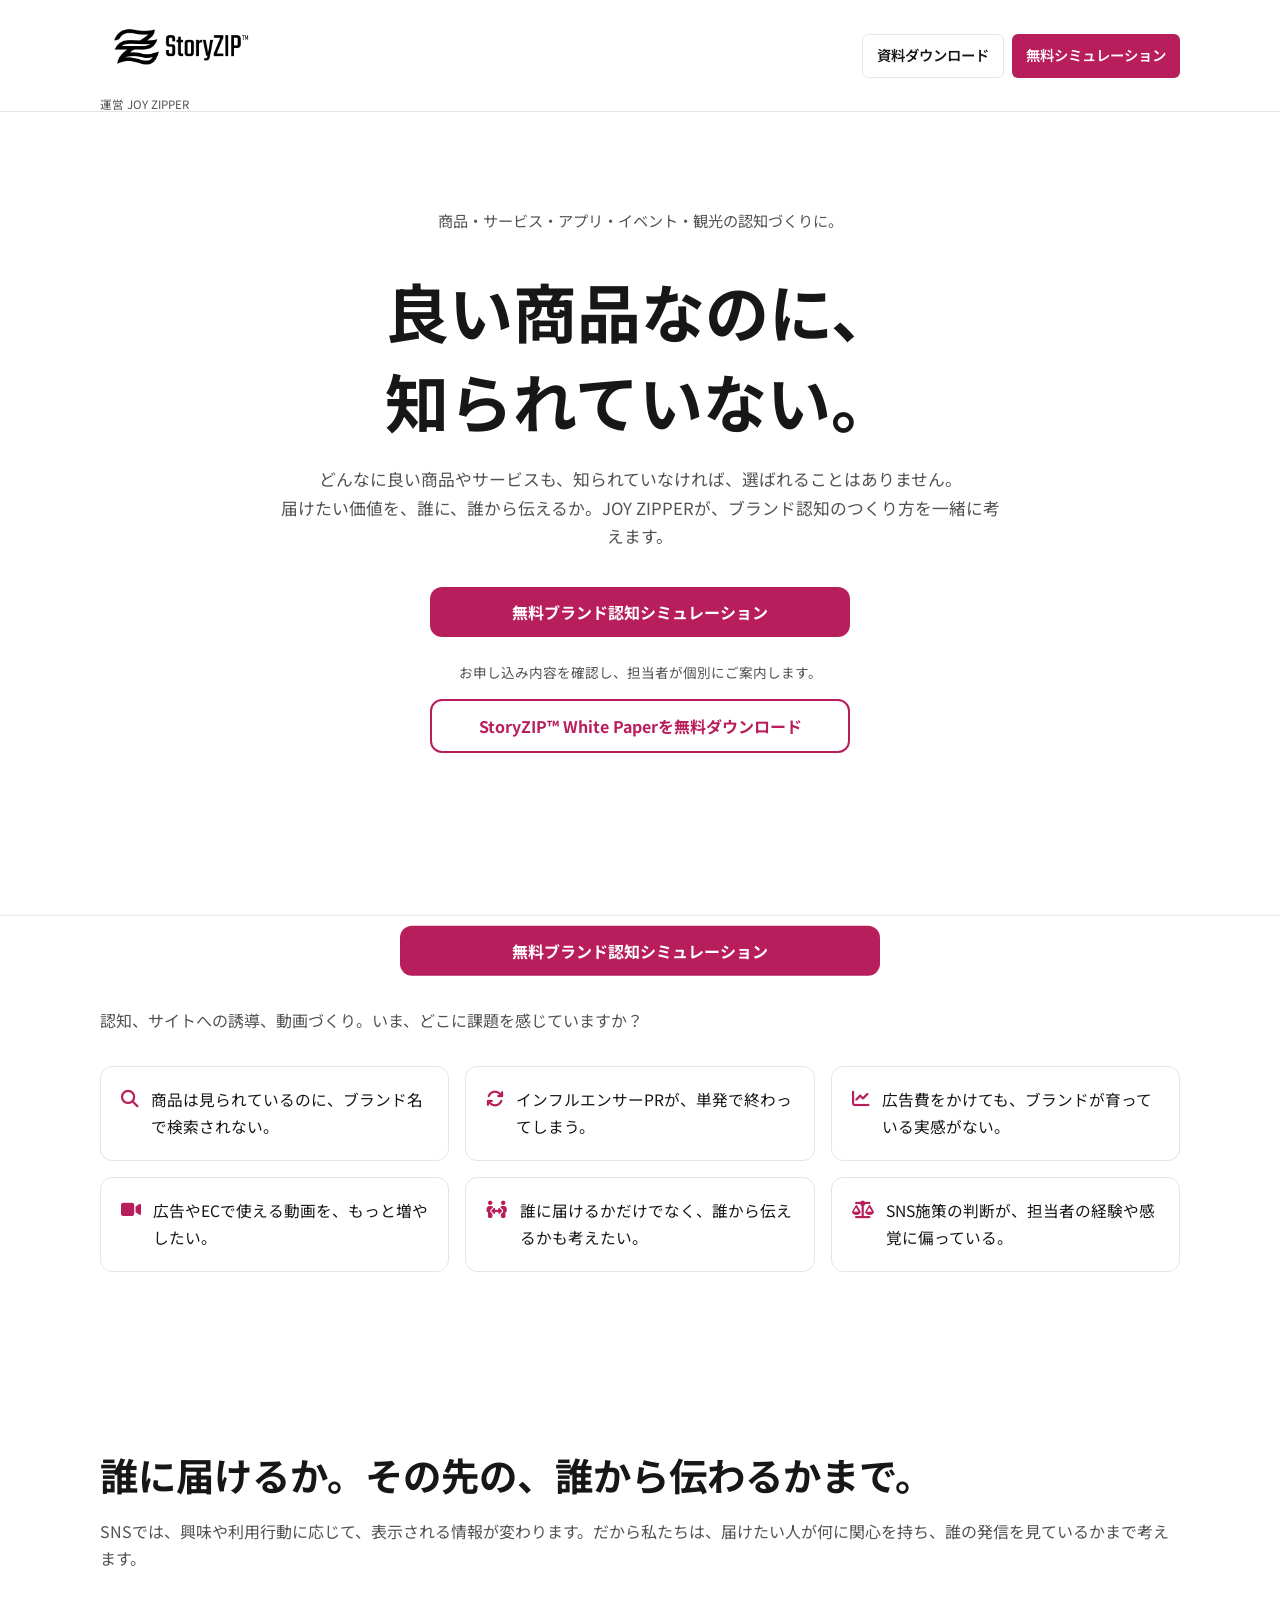
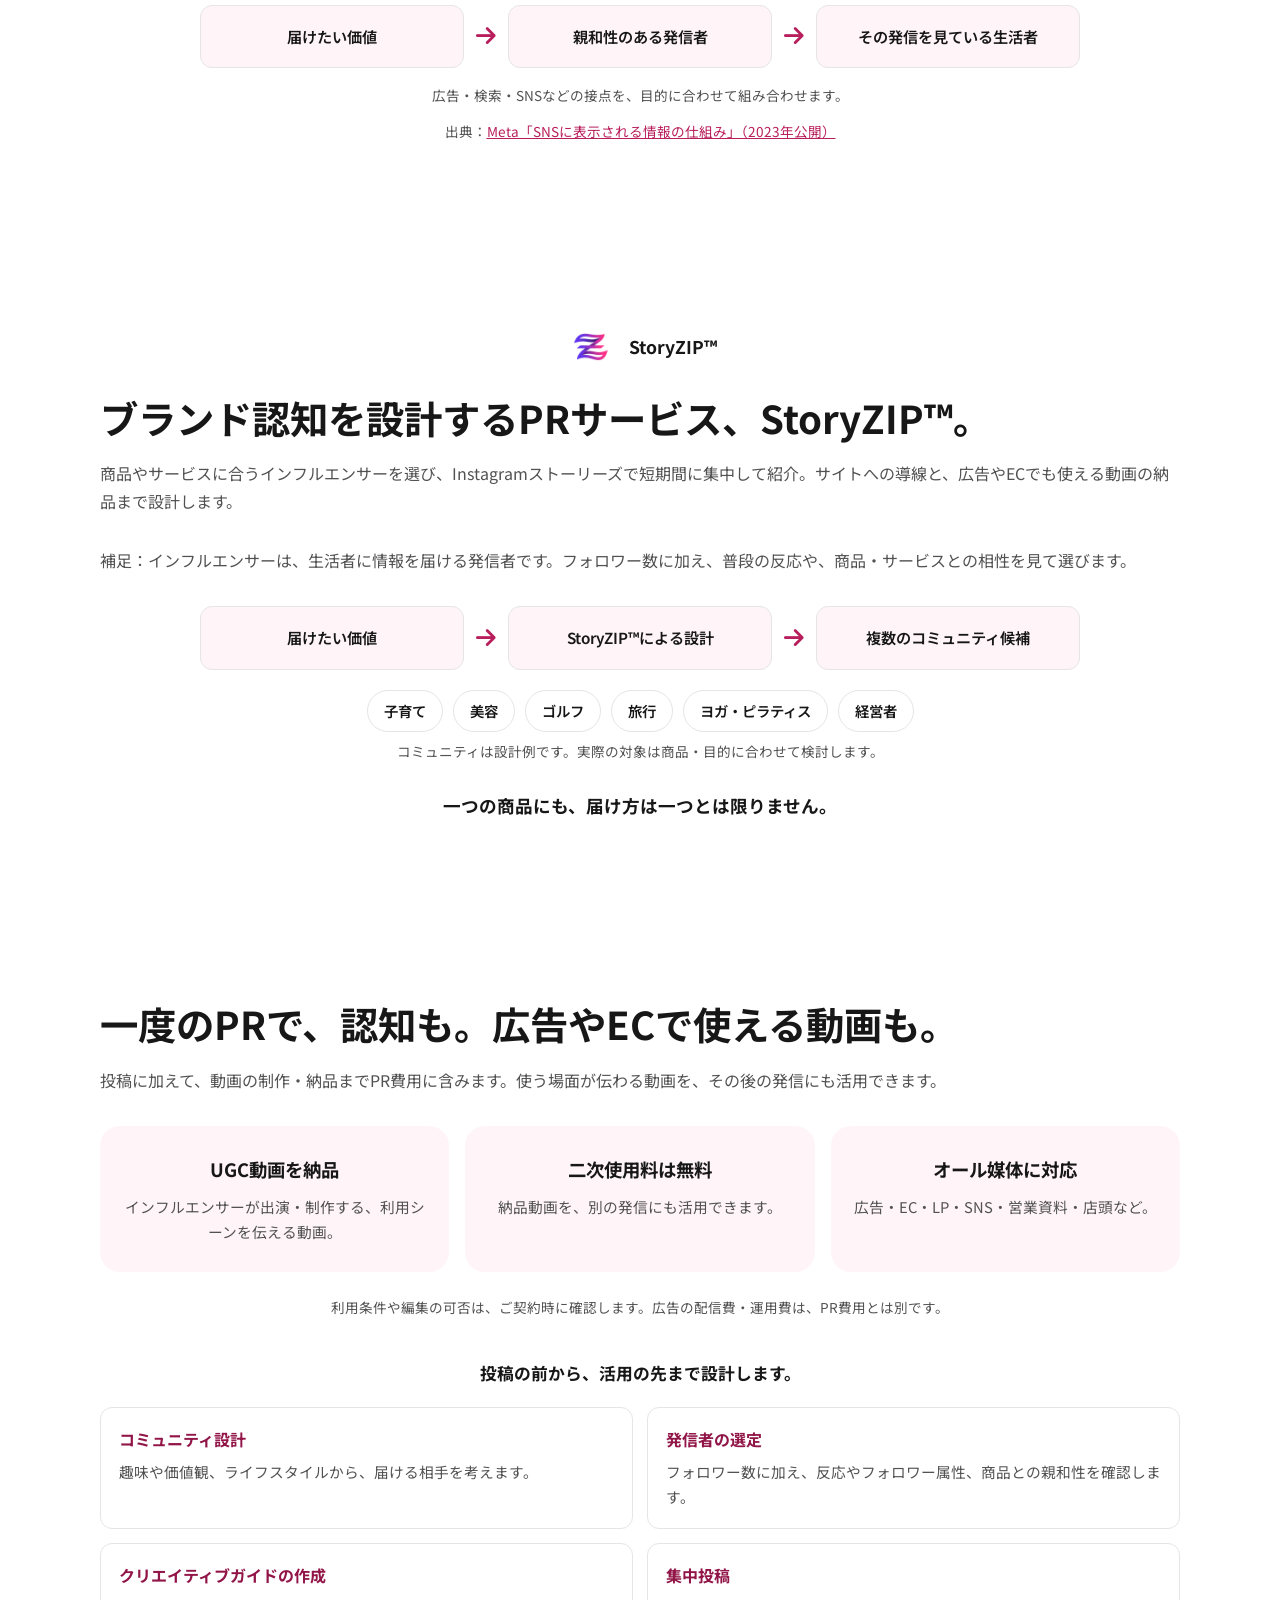
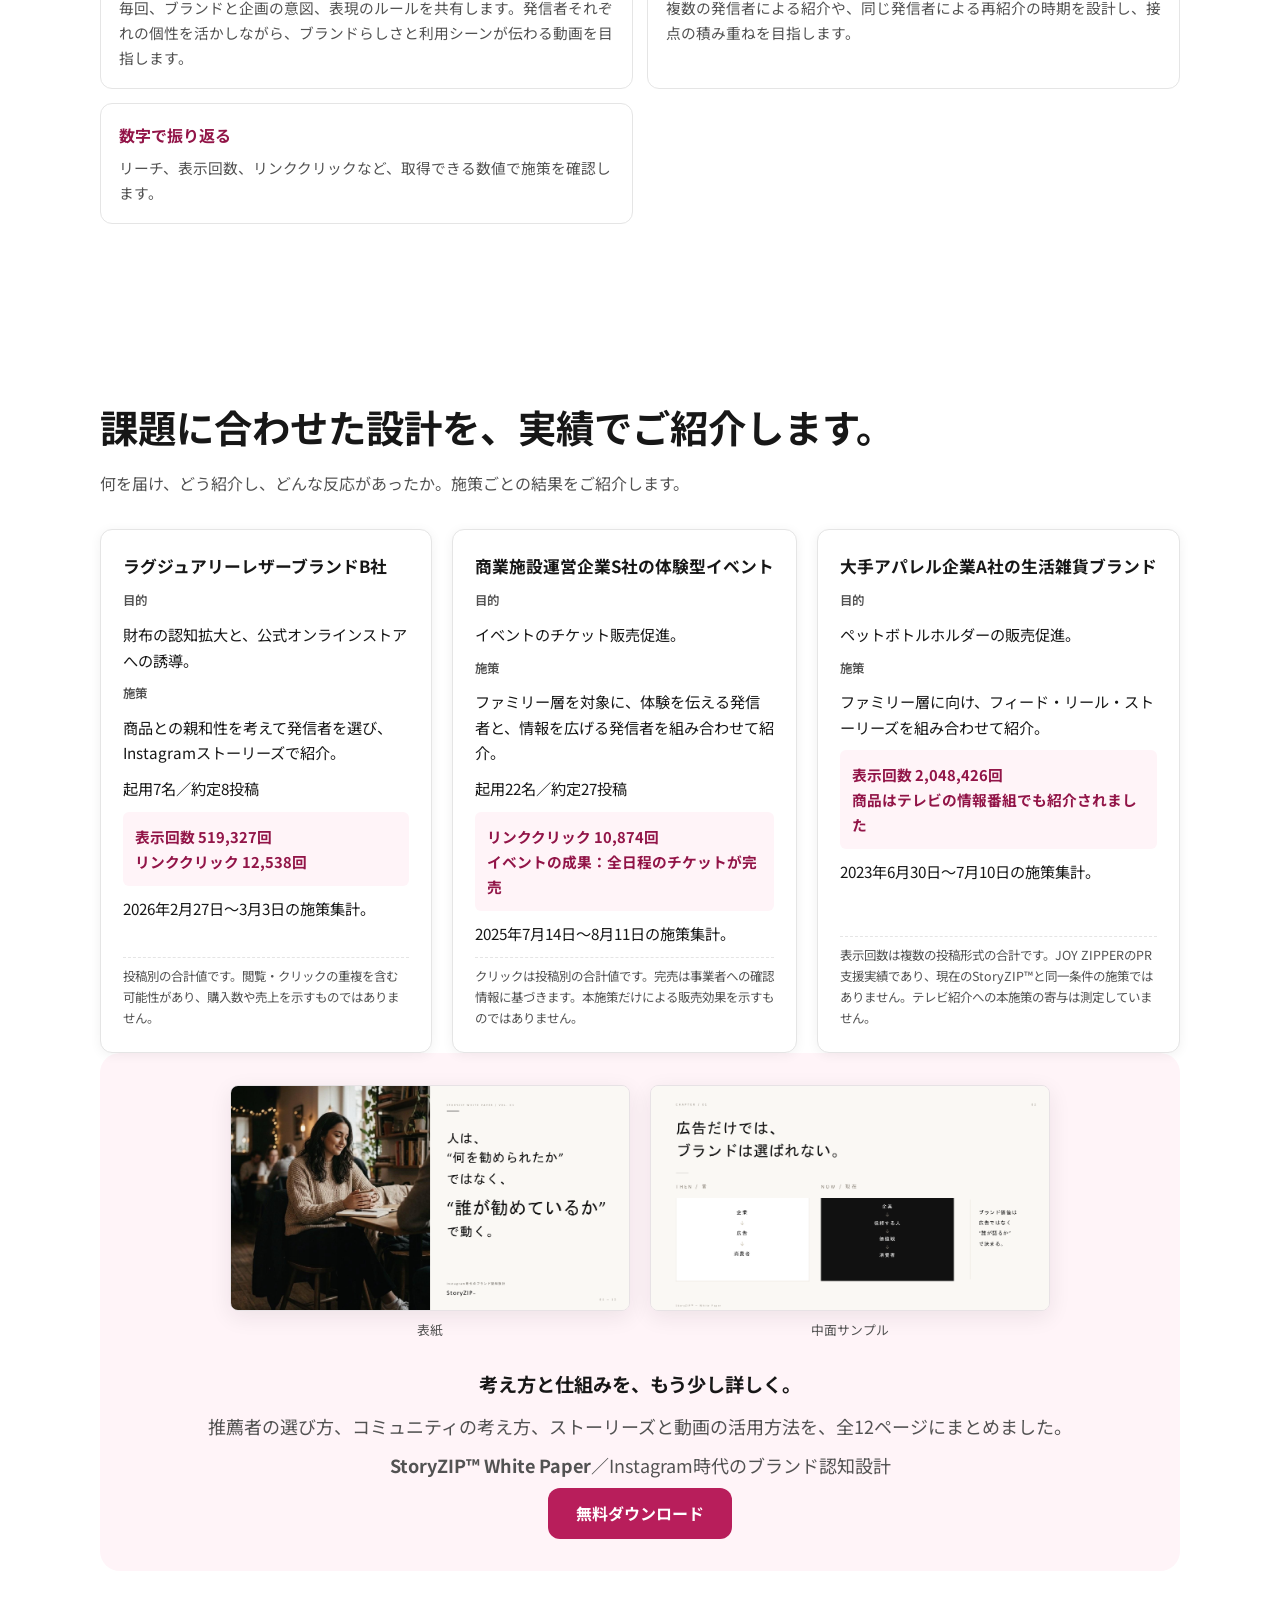
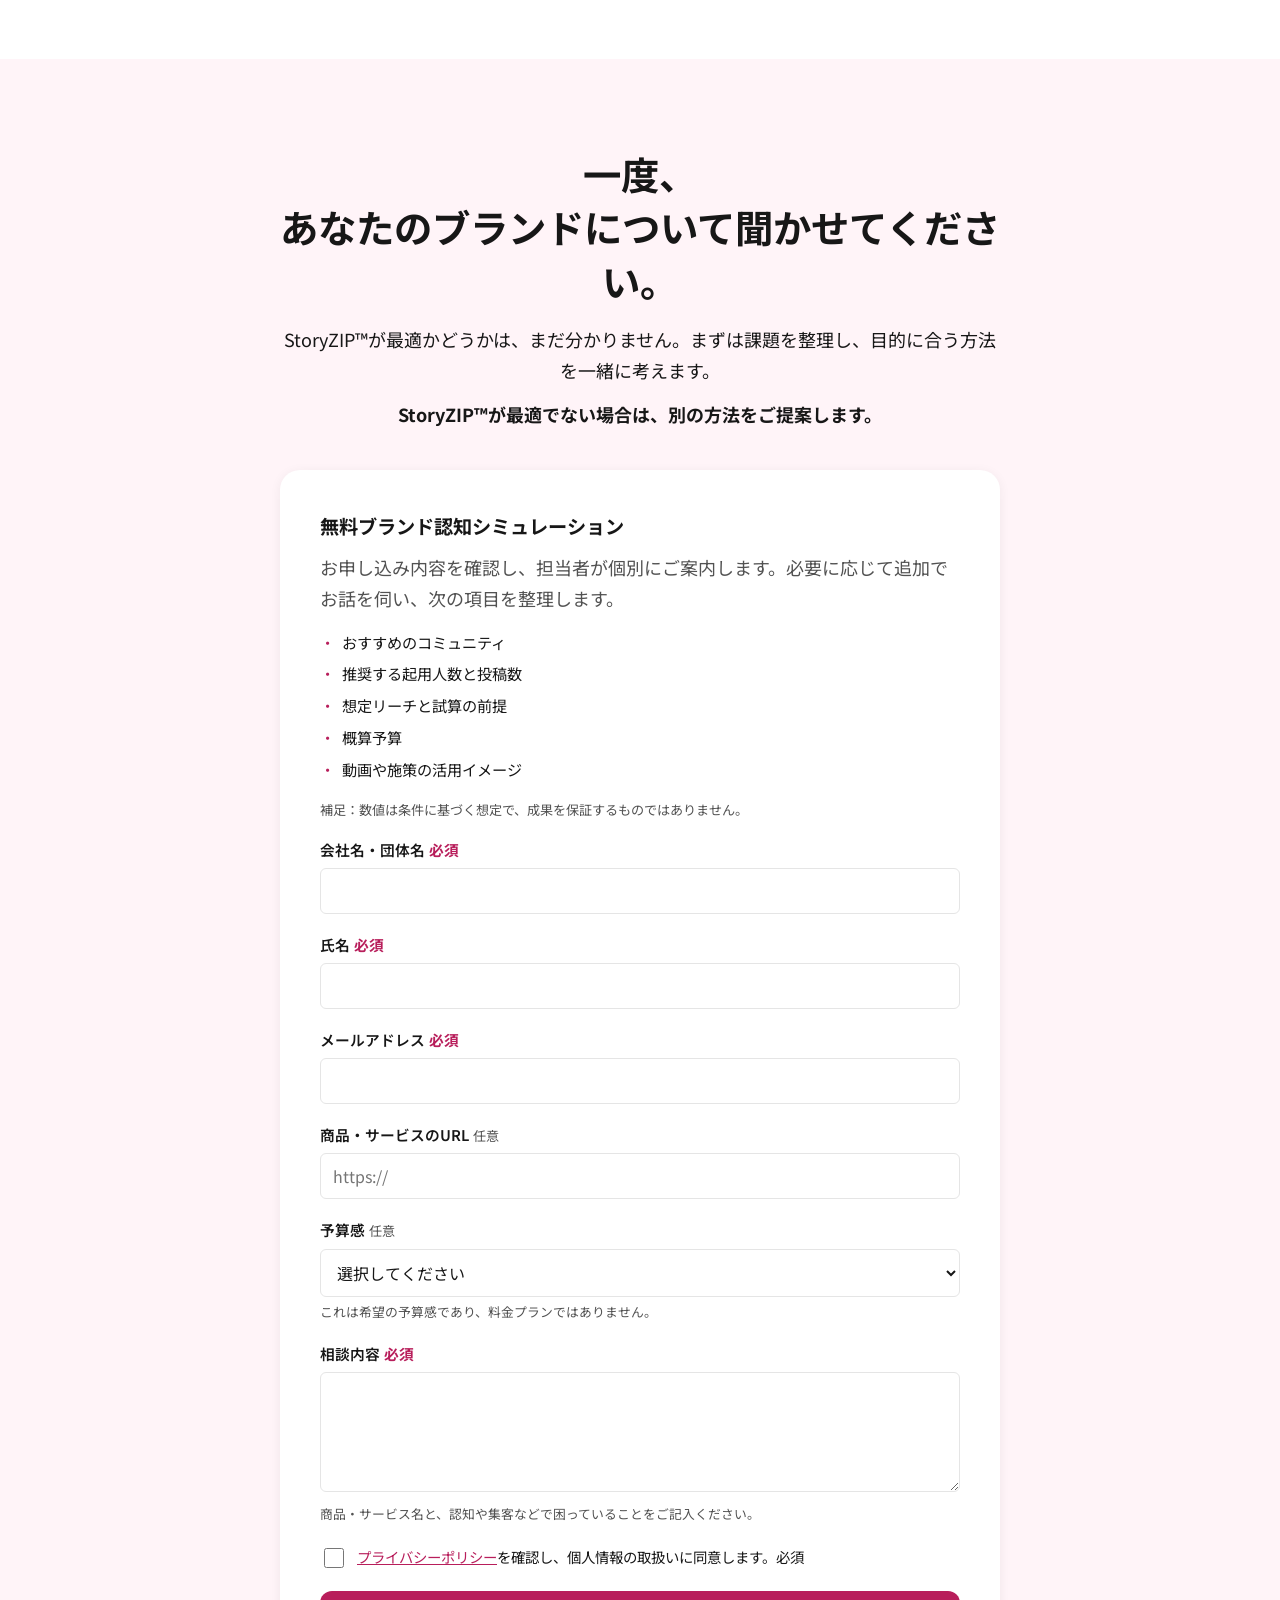
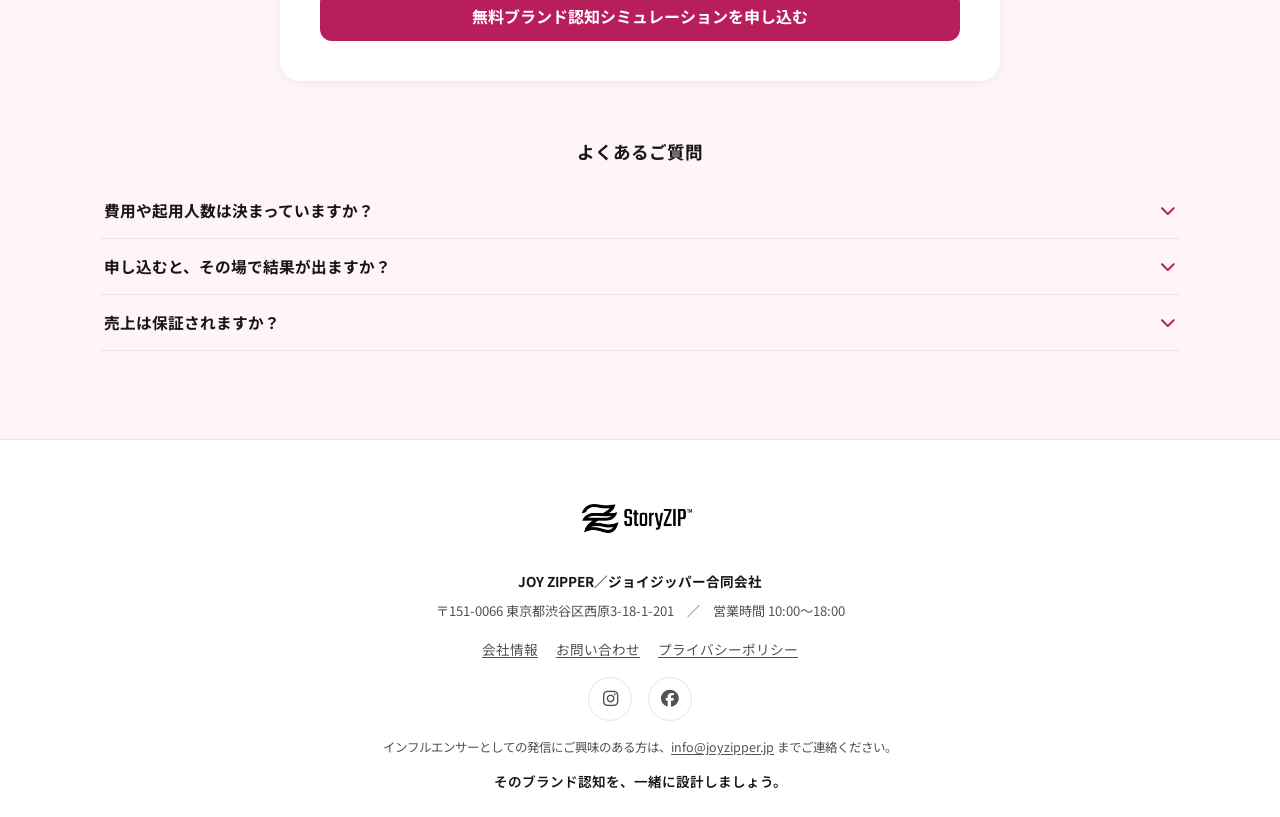
==== public/index.html @ f2451139 "新デザインに差し替え" ====
<!DOCTYPE html>
<html lang="ja">
<head>
<meta charset="UTF-8">
<meta name="viewport" content="width=device-width, initial-scale=1.0">
<title>StoryZIP™︎｜ブランド認知を設計するPRサービス｜JOY ZIPPER</title>
<meta name="description" content="届けたい価値を、誰に、誰から伝えるか。StoryZIP™︎は、InstagramストーリーズによるPRと動画納品を通じて、商品・サービスの認知づくりを支援します。">

<!--
  【公開URL】現行LP（https://lp.joyzipper.jp/）から引き継いだ確定値です。
-->
<link rel="canonical" href="https://lp.joyzipper.jp/">
<meta property="og:type" content="website">
<meta property="og:url" content="https://lp.joyzipper.jp/">
<meta property="og:title" content="StoryZIP™︎｜ブランド認知を設計するPRサービス｜JOY ZIPPER">
<meta property="og:description" content="届けたい価値を、誰に、誰から伝えるか。StoryZIP™︎は、InstagramストーリーズによるPRと動画納品を通じて、商品・サービスの認知づくりを支援します。">
<!--
  【OG画像について】現行LPには og:image として images/ogp-image-new.jpg?v=20250526v3 の指定がありますが、
  旧訴求（本改修で刷新した文言）との整合を確認できていないため、今回は意図的に og:image を設定していません。
  画像の内容が新原稿と整合すると確認できた時点で追加してください（README参照）。
-->
<link rel="icon" type="image/png" href="assets/logos/storyzip-mark-icon-removebg.png">

<link rel="preconnect" href="https://fonts.googleapis.com">
<link rel="preconnect" href="https://fonts.gstatic.com" crossorigin>
<link href="https://fonts.googleapis.com/css2?family=Noto+Sans+JP:wght@400;500;600;700;900&display=swap" rel="stylesheet">
<link rel="stylesheet" href="https://cdn.jsdelivr.net/npm/@fortawesome/fontawesome-free@6.4.0/css/all.min.css">
<link rel="stylesheet" href="css/style.css">

<!--
  【GA4 / Meta 計測】
  実際の初期化処理は js/analytics-init.js に一本化しています（本HTML内にgtag設定は置きません）。
  安全策として、本番ドメイン（lp.joyzipper.jp）以外での表示では外部送信を行いません。
  詳細はjs/analytics-init.js内のコメントとREADMEを参照してください。
-->
<script src="js/analytics-init.js" defer></script>
</head>
<body>
<a href="#main-content" class="skip-link">本文へスキップ</a>

<!-- ============================================================
     Header
     ============================================================ -->
<header class="site-header">
  <div class="container">
    <a href="#main-content" class="site-logo" aria-label="StoryZIP™︎ トップへ戻る">
      <img src="assets/logos/storyzip-horizontal-black-removebg.png" alt="StoryZIP™︎" class="site-logo-img">
      <span class="logo-sub">運営 JOY ZIPPER</span>
    </a>
    <nav class="site-nav" aria-label="グローバルナビゲーション">
      <a href="whitepaper.html" class="nav-secondary" data-open-whitepaper-modal data-cta-type="whitepaper" data-cta-position="header">資料ダウンロード</a>
      <a href="#consultation-form" class="nav-primary" data-cta-type="consultation" data-cta-position="header">無料シミュレーション</a>
    </nav>
  </div>
</header>

<main id="main-content">

  <!-- ============================================================
       S1 Hero
       ============================================================ -->
  <section class="hero" id="hero" data-section-view="S1">
    <div class="container">
      <p class="hero-target">商品・サービス・アプリ・イベント・観光の認知づくりに。</p>
      <h1 class="hero-headline">良い商品なのに、知られていない。</h1>
      <p class="hero-sub">
        どんなに良い商品やサービスも、知られていなければ、選ばれることはありません。<br>
        届けたい価値を、誰に、誰から伝えるか。JOY ZIPPERが、ブランド認知のつくり方を一緒に考えます。
      </p>
      <div class="hero-actions">
        <a href="#consultation-form" class="btn btn-primary" data-cta-type="consultation" data-cta-position="hero">無料ブランド認知シミュレーション</a>
        <p class="btn-note">お申し込み内容を確認し、担当者が個別にご案内します。</p>
        <a href="whitepaper.html" class="btn btn-secondary" data-open-whitepaper-modal data-cta-type="whitepaper" data-cta-position="hero">StoryZIP™︎ White Paperを無料ダウンロード</a>
      </div>
    </div>
  </section>

  <!-- ============================================================
       S2 課題
       ============================================================ -->
  <section id="problem" data-section-view="S2">
    <div class="container">
      <h2 class="section-heading">こんなお悩みありませんか？</h2>
      <p class="section-lead">認知、サイトへの誘導、動画づくり。いま、どこに課題を感じていますか？</p>
      <ul class="problem-grid">
        <li class="problem-card">
          <i class="fas fa-magnifying-glass problem-icon" aria-hidden="true"></i>
          <p>商品は見られているのに、ブランド名で検索されない。</p>
        </li>
        <li class="problem-card">
          <i class="fas fa-arrows-rotate problem-icon" aria-hidden="true"></i>
          <p>インフルエンサーPRが、単発で終わってしまう。</p>
        </li>
        <li class="problem-card">
          <i class="fas fa-chart-line problem-icon" aria-hidden="true"></i>
          <p>広告費をかけても、ブランドが育っている実感がない。</p>
        </li>
        <li class="problem-card">
          <i class="fas fa-video problem-icon" aria-hidden="true"></i>
          <p>広告やECで使える動画を、もっと増やしたい。</p>
        </li>
        <li class="problem-card">
          <i class="fas fa-people-arrows problem-icon" aria-hidden="true"></i>
          <p>誰に届けるかだけでなく、誰から伝えるかも考えたい。</p>
        </li>
        <li class="problem-card">
          <i class="fas fa-scale-balanced problem-icon" aria-hidden="true"></i>
          <p>SNS施策の判断が、担当者の経験や感覚に偏っている。</p>
        </li>
      </ul>
    </div>
  </section>

  <!-- ============================================================
       S3 時代の変化
       ============================================================ -->
  <section id="context" data-section-view="S3">
    <div class="container">
      <h2 class="section-heading">誰に届けるか。その先の、誰から伝わるかまで。</h2>
      <p class="section-lead">
        SNSでは、興味や利用行動に応じて、表示される情報が変わります。だから私たちは、届けたい人が何に関心を持ち、誰の発信を見ているかまで考えます。
      </p>

      <div class="diagram" role="img" aria-label="届けたい価値から、親和性のある発信者を経て、その発信を見ている生活者に届くまでの図">
        <div class="diagram-node">届けたい価値</div>
        <div class="diagram-arrow"><i class="fas fa-arrow-right" aria-hidden="true"></i></div>
        <div class="diagram-node">親和性のある発信者</div>
        <div class="diagram-arrow"><i class="fas fa-arrow-right" aria-hidden="true"></i></div>
        <div class="diagram-node">その発信を見ている生活者</div>
      </div>
      <p class="diagram-caption">広告・検索・SNSなどの接点を、目的に合わせて組み合わせます。</p>
      <p class="diagram-source">
        出典：<a href="https://about.fb.com/news/2023/06/how-ai-ranks-content-on-facebook-and-instagram/amp/" target="_blank" rel="noopener noreferrer">Meta「SNSに表示される情報の仕組み」（2023年公開）</a>
      </p>
    </div>
  </section>

  <!-- ============================================================
       S4 StoryZIP™︎（サービス）
       ============================================================ -->
  <section id="service" data-section-view="S4">
    <div class="container">
      <div class="service-brand-line">
        <img src="assets/logos/storyzip-mark-color-removebg.png" alt="" class="service-brand-mark">
        <span class="service-brand-name">StoryZIP™︎</span>
      </div>
      <h2 class="section-heading">ブランド認知を設計するPRサービス、StoryZIP™︎。</h2>
      <p class="section-lead">
        商品やサービスに合うインフルエンサーを選び、Instagramストーリーズで短期間に集中して紹介。サイトへの導線と、広告やECでも使える動画の納品まで設計します。
      </p>
      <p class="section-lead">
        補足：インフルエンサーは、生活者に情報を届ける発信者です。フォロワー数に加え、普段の反応や、商品・サービスとの相性を見て選びます。
      </p>

      <div class="diagram" role="img" aria-label="届けたい価値からStoryZIPによる設計を経て、複数のコミュニティ候補へ広がる図">
        <div class="diagram-node">届けたい価値</div>
        <div class="diagram-arrow"><i class="fas fa-arrow-right" aria-hidden="true"></i></div>
        <div class="diagram-node">StoryZIP™︎による設計</div>
        <div class="diagram-arrow"><i class="fas fa-arrow-right" aria-hidden="true"></i></div>
        <div class="diagram-node">複数のコミュニティ候補</div>
      </div>
      <div class="community-chips">
        <span class="community-chip">子育て</span>
        <span class="community-chip">美容</span>
        <span class="community-chip">ゴルフ</span>
        <span class="community-chip">旅行</span>
        <span class="community-chip">ヨガ・ピラティス</span>
        <span class="community-chip">経営者</span>
      </div>
      <p class="diagram-caption">コミュニティは設計例です。実際の対象は商品・目的に合わせて検討します。</p>
      <p class="section-closing">一つの商品にも、届け方は一つとは限りません。</p>
    </div>
  </section>

  <!-- ============================================================
       S5 USP
       ============================================================ -->
  <section id="usp" data-section-view="S5">
    <div class="container">
      <h2 class="section-heading">一度のPRで、認知も。広告やECで使える動画も。</h2>
      <p class="section-lead">
        投稿に加えて、動画の制作・納品までPR費用に含みます。使う場面が伝わる動画を、その後の発信にも活用できます。
      </p>

      <div class="usp-highlights">
        <div class="usp-highlight-card">
          <h3>UGC動画を納品</h3>
          <p>インフルエンサーが出演・制作する、利用シーンを伝える動画。</p>
        </div>
        <div class="usp-highlight-card">
          <h3>二次使用料は無料</h3>
          <p>納品動画を、別の発信にも活用できます。</p>
        </div>
        <div class="usp-highlight-card">
          <h3>オール媒体に対応</h3>
          <p>広告・EC・LP・SNS・営業資料・店頭など。</p>
        </div>
      </div>
      <p class="usp-condition-note">利用条件や編集の可否は、ご契約時に確認します。広告の配信費・運用費は、PR費用とは別です。</p>

      <p class="usp-sub-heading">投稿の前から、活用の先まで設計します。</p>
      <div class="usp-sub-list">
        <div class="usp-sub-item">
          <h4>コミュニティ設計</h4>
          <p>趣味や価値観、ライフスタイルから、届ける相手を考えます。</p>
        </div>
        <div class="usp-sub-item">
          <h4>発信者の選定</h4>
          <p>フォロワー数に加え、反応やフォロワー属性、商品との親和性を確認します。</p>
        </div>
        <div class="usp-sub-item">
          <h4>クリエイティブガイドの作成</h4>
          <p>毎回、ブランドと企画の意図、表現のルールを共有します。発信者それぞれの個性を活かしながら、ブランドらしさと利用シーンが伝わる動画を目指します。</p>
        </div>
        <div class="usp-sub-item">
          <h4>集中投稿</h4>
          <p>複数の発信者による紹介や、同じ発信者による再紹介の時期を設計し、接点の積み重ねを目指します。</p>
        </div>
        <div class="usp-sub-item">
          <h4>数字で振り返る</h4>
          <p>リーチ、表示回数、リンククリックなど、取得できる数値で施策を確認します。</p>
        </div>
      </div>
    </div>
  </section>

  <!-- ============================================================
       S6 実績とWhite Paper
       ============================================================ -->
  <section id="results" data-section-view="S6">
    <div class="container">

      <!--
        事例ブロック：published:true の事例が1件以上ある時だけ、js/case-render.js が
        block.hidden = false にして見出し・リード文・カード欄をまとめて表示します。
        0件の場合は本ブロック自体を非表示にし、「準備中」等の文言も出しません（修正指示 1）。
      -->
      <div class="case-studies-block" id="case-studies-block" hidden>
        <h2 class="section-heading">課題に合わせた設計を、実績でご紹介します。</h2>
        <p class="section-lead">何を届け、どう紹介し、どんな反応があったか。施策ごとの結果をご紹介します。</p>

        <div class="case-grid" id="case-grid" aria-live="polite">
          <!-- js/case-render.js が data/cases.json（公開対象のみ）を読み込んで描画します -->
        </div>

        <!-- 動画ギャラリー：videos が空の間は js が非表示のままにします -->
        <div class="video-gallery-section" id="video-gallery-section" hidden>
          <h3 class="usp-sub-heading">投稿のあとも、動画を活用できます。</h3>
          <p class="section-lead" style="text-align:center;">利用シーンを伝える動画を、広告・EC・SNS・店頭などへ。</p>
          <div class="video-gallery-grid" id="video-gallery-grid"></div>
        </div>
      </div>

      <div class="whitepaper-promo" id="whitepaper">
        <div class="whitepaper-previews">
          <figure><img src="assets/whitepaper-cover.png" alt="StoryZIP™︎ White Paper表紙：人は、何を勧められたかではなく、誰が勧めているかで動く。" width="1000" height="563" loading="lazy"><figcaption>表紙</figcaption></figure>
          <figure><img src="assets/whitepaper-sample.png" alt="中面サンプル：企業から広告を通じて届ける方法と、信頼する人を通じて届ける方法の比較" width="1000" height="563" loading="lazy"><figcaption>中面サンプル</figcaption></figure>
        </div>
        <h3>考え方と仕組みを、もう少し詳しく。</h3>
        <p>推薦者の選び方、コミュニティの考え方、ストーリーズと動画の活用方法を、全12ページにまとめました。</p>
        <p><strong>StoryZIP™︎ White Paper</strong>／Instagram時代のブランド認知設計</p>
        <a href="whitepaper.html" class="btn btn-primary" data-open-whitepaper-modal data-cta-type="whitepaper" data-cta-position="results">無料ダウンロード</a>
      </div>
    </div>
  </section>

  <!-- ============================================================
       S7 CTA（相談フォーム）＋ FAQ
       ============================================================ -->
  <section class="cta-section" id="contact" data-section-view="S7">
    <div class="container">
      <div class="cta-intro">
        <h2 class="section-heading">一度、あなたのブランドについて聞かせてください。</h2>
        <p>StoryZIP™︎が最適かどうかは、まだ分かりません。まずは課題を整理し、目的に合う方法を一緒に考えます。</p>
        <p class="cta-required-note">StoryZIP™︎が最適でない場合は、別の方法をご提案します。</p>
      </div>

      <div class="consultation-panel">
        <h3>無料ブランド認知シミュレーション</h3>
        <p>お申し込み内容を確認し、担当者が個別にご案内します。必要に応じて追加でお話を伺い、次の項目を整理します。</p>
        <ul class="consultation-includes">
          <li>おすすめのコミュニティ</li>
          <li>推奨する起用人数と投稿数</li>
          <li>想定リーチと試算の前提</li>
          <li>概算予算</li>
          <li>動画や施策の活用イメージ</li>
        </ul>
        <p class="consultation-note">補足：数値は条件に基づく想定で、成果を保証するものではありません。</p>

        <form
          id="consultation-form"
          name="consultation"
          method="POST"
          data-netlify="true"
          netlify-honeypot="bot-field-consultation"
          action="thanks-consultation.html"
        >
          <input type="hidden" name="form-name" value="consultation" />
          <!-- UTM引継ぎ：氏名・メール・自由記述は含まない。GA4へも送信しない（js/main.js参照） -->
          <input type="hidden" name="utm_source" data-utm="utm_source">
          <input type="hidden" name="utm_medium" data-utm="utm_medium">
          <input type="hidden" name="utm_campaign" data-utm="utm_campaign">
          <input type="hidden" name="utm_term" data-utm="utm_term">
          <input type="hidden" name="utm_content" data-utm="utm_content">
          <input type="hidden" name="lp_version" value="v1.0">
          <p class="form-honeypot">
            <label>入力しないでください（スパム対策）<input name="bot-field-consultation" tabindex="-1" autocomplete="off"></label>
          </p>

          <div class="form-field">
            <label for="c-company">会社名・団体名<span class="req">必須</span></label>
            <input type="text" id="c-company" name="company" required autocomplete="organization">
            <p class="field-error" role="alert">会社名・団体名を入力してください。</p>
          </div>

          <div class="form-field">
            <label for="c-name">氏名<span class="req">必須</span></label>
            <input type="text" id="c-name" name="name" required autocomplete="name">
            <p class="field-error" role="alert">氏名を入力してください。</p>
          </div>

          <div class="form-field">
            <label for="c-email">メールアドレス<span class="req">必須</span></label>
            <input type="email" id="c-email" name="email" required autocomplete="email">
            <p class="field-error" role="alert">メールアドレスを正しく入力してください。</p>
          </div>

          <div class="form-field">
            <label for="c-url">商品・サービスのURL<span class="opt">任意</span></label>
            <input type="url" id="c-url" name="product-url" autocomplete="url" placeholder="https://">
          </div>

          <div class="form-field">
            <label for="c-budget">予算感<span class="opt">任意</span></label>
            <select id="c-budget" name="budget-range">
              <option value="">選択してください</option>
              <option value="undecided">未定</option>
              <option value="under100">100万円未満</option>
              <option value="100-300">100〜300万円</option>
              <option value="over300">300万円以上</option>
            </select>
            <small class="hint">これは希望の予算感であり、料金プランではありません。</small>
          </div>

          <div class="form-field">
            <label for="c-message">相談内容<span class="req">必須</span></label>
            <textarea id="c-message" name="message" required></textarea>
            <small class="hint">商品・サービス名と、認知や集客などで困っていることをご記入ください。</small>
            <p class="field-error" role="alert">相談内容を入力してください。</p>
          </div>

          <label class="form-consent">
            <input type="checkbox" name="privacy-consent" required>
            <span><a href="privacy.html" target="_blank" rel="noopener">プライバシーポリシー</a>を確認し、個人情報の取扱いに同意します。<span class="req">必須</span></span>
          </label>

          <button type="submit" class="btn btn-primary btn-block">無料ブランド認知シミュレーションを申し込む</button>

          <div class="form-status" role="status" aria-live="polite"></div>
        </form>
      </div>

      <div class="faq-block">
        <h3>よくあるご質問</h3>

        <div class="faq-item">
          <button type="button" class="faq-question" aria-expanded="false" aria-controls="faq-a1">
            <span>費用や起用人数は決まっていますか？</span>
            <i class="fas fa-chevron-down faq-icon" aria-hidden="true"></i>
          </button>
          <div class="faq-answer" id="faq-a1">
            <p>目的、届けたい相手、必要な投稿や動画の内容に応じて個別に設計します。まずは概算をご相談いただけます。</p>
          </div>
        </div>

        <div class="faq-item">
          <button type="button" class="faq-question" aria-expanded="false" aria-controls="faq-a2">
            <span>申し込むと、その場で結果が出ますか？</span>
            <i class="fas fa-chevron-down faq-icon" aria-hidden="true"></i>
          </button>
          <div class="faq-answer" id="faq-a2">
            <p>担当者が内容を確認して個別にご案内します。自動計算ではありません。</p>
          </div>
        </div>

        <div class="faq-item">
          <button type="button" class="faq-question" aria-expanded="false" aria-controls="faq-a3">
            <span>売上は保証されますか？</span>
            <i class="fas fa-chevron-down faq-icon" aria-hidden="true"></i>
          </button>
          <div class="faq-answer" id="faq-a3">
            <p>売上の保証は行っていません。認知やサイトへの誘導、動画の獲得など、今回の目的と評価する指標を事前に整理します。</p>
          </div>
        </div>
      </div>
    </div>
  </section>

</main>

<!-- ============================================================
     Footer
     ============================================================ -->
<footer class="site-footer">
  <div class="container">
    <img src="assets/logos/storyzip-horizontal-black-removebg.png" alt="StoryZIP™︎" class="footer-logo-img">
    <p class="footer-name">JOY ZIPPER／ジョイジッパー合同会社</p>
    <p class="footer-company-info" id="company-info">
      〒151-0066 東京都渋谷区西原3-18-1-201　／　営業時間 10:00〜18:00
    </p>
    <nav class="footer-links" aria-label="フッターナビゲーション">
      <a href="#company-info">会社情報</a>
      <a href="mailto:info@joyzipper.jp">お問い合わせ</a>
      <a href="privacy.html">プライバシーポリシー</a>
    </nav>
    <nav class="footer-sns" aria-label="ソーシャルメディア">
      <a href="https://www.instagram.com/joyzipper_official/" target="_blank" rel="noopener noreferrer" aria-label="Instagram（新しいタブで開く）"><i class="fab fa-instagram" aria-hidden="true"></i></a>
      <a href="https://www.facebook.com/joyzipper/" target="_blank" rel="noopener noreferrer" aria-label="Facebook（新しいタブで開く）"><i class="fab fa-facebook" aria-hidden="true"></i></a>
      <!--
        X（旧Twitter）：現行LPでもリンク先が # のため、架空URLを創作せず非表示にしています
        （修正指示 7）。正式URLが分かればここに追加してください。
      -->
    </nav>
    <p class="footer-influencer-note">インフルエンサーとしての発信にご興味のある方は、<a href="mailto:info@joyzipper.jp">info@joyzipper.jp</a> までご連絡ください。</p>
    <p class="footer-closing">そのブランド認知を、一緒に設計しましょう。</p>
  </div>
</footer>

<!-- ============================================================
     Sticky CTA（Hero通過後に表示、フォーム表示中は非表示）
     ============================================================ -->
<div class="sticky-cta" id="sticky-cta">
  <a href="#consultation-form" class="btn btn-primary" data-cta-type="consultation" data-cta-position="sticky">無料ブランド認知シミュレーション</a>
</div>

<!-- ============================================================
     White Paper モーダル
     ============================================================ -->
<div class="modal-overlay" id="whitepaper-modal" role="dialog" aria-modal="true" aria-labelledby="whitepaper-modal-title">
  <div class="modal-dialog">
    <button type="button" class="modal-close" id="whitepaper-modal-close" aria-label="閉じる">
      <i class="fas fa-xmark" aria-hidden="true"></i>
    </button>

    <div id="whitepaper-form-view">
      <h2 id="whitepaper-modal-title">StoryZIP™︎ White Paperを無料ダウンロード</h2>
      <p class="modal-lead">Instagram時代のブランド認知設計について、全12ページでご紹介します。</p>

      <form
        id="whitepaper-form"
        name="whitepaper"
        method="POST"
        data-netlify="true"
        netlify-honeypot="bot-field-whitepaper"
        action="thanks-whitepaper.html"
      >
        <input type="hidden" name="form-name" value="whitepaper" />
        <!-- UTM引継ぎ：氏名・メール・自由記述は含まない。GA4へも送信しない（js/main.js参照） -->
        <input type="hidden" name="utm_source" data-utm="utm_source">
        <input type="hidden" name="utm_medium" data-utm="utm_medium">
        <input type="hidden" name="utm_campaign" data-utm="utm_campaign">
        <input type="hidden" name="utm_term" data-utm="utm_term">
        <input type="hidden" name="utm_content" data-utm="utm_content">
        <input type="hidden" name="lp_version" value="v1.0">
        <p class="form-honeypot">
          <label>入力しないでください（スパム対策）<input name="bot-field-whitepaper" tabindex="-1" autocomplete="off"></label>
        </p>

        <div class="form-field">
          <label for="w-company">会社名・団体名<span class="req">必須</span></label>
          <input type="text" id="w-company" name="company" required autocomplete="organization">
          <p class="field-error" role="alert">会社名・団体名を入力してください。</p>
        </div>

        <div class="form-field">
          <label for="w-name">氏名<span class="req">必須</span></label>
          <input type="text" id="w-name" name="name" required autocomplete="name">
          <p class="field-error" role="alert">氏名を入力してください。</p>
        </div>

        <div class="form-field">
          <label for="w-email">メールアドレス<span class="req">必須</span></label>
          <input type="email" id="w-email" name="email" required autocomplete="email">
          <p class="field-error" role="alert">メールアドレスを正しく入力してください。</p>
        </div>

        <label class="form-consent">
          <input type="checkbox" name="privacy-consent" required>
          <span><a href="privacy.html" target="_blank" rel="noopener">プライバシーポリシー</a>を確認し、個人情報の取扱いに同意します。<span class="req">必須</span></span>
        </label>

        <button type="submit" class="btn btn-primary btn-block">資料を受け取る</button>

        <div class="form-status" role="status" aria-live="polite"></div>
      </form>
    </div>

    <div id="whitepaper-success-view" class="form-success-panel" hidden>
      <h2>お申し込みありがとうございます。</h2>
      <p>以下から資料をご覧ください。</p>
      <a href="assets/StoryZIP_WhitePaper_v1.0.pdf" target="_blank" rel="noopener" class="btn btn-primary" id="whitepaper-open-link">PDFを開く</a>
    </div>
  </div>
</div>

<script src="js/main.js" defer></script>
<script src="js/case-render.js" defer></script>
<script src="js/forms.js" defer></script>
</body>
</html>
---- public/css/style.css ----
/* ========================================================
   StoryZIP™︎ LP v1.0
   ※ 色は「Genspark Master Prompt v1.0」SECTION 7 指定の仮値です。
     正式ブランドカラーではありません（README参照）。
   ======================================================== */

:root {
  /* 仮カラー */
  --color-bg: #FFFFFF;
  --color-text: #171717;
  --color-text-sub: #525252;
  --color-border: #E5E5E5;
  --color-bg-soft: #FFF4F8;
  --color-accent: #B81E5B;
  --color-accent-dark: #921548;
  --color-focus: #1a56db;

  --font-base: "Noto Sans JP", "游ゴシック", "Yu Gothic", "メイリオ", Meiryo, sans-serif;

  --max-width: 1120px;
  --gutter-mobile: 20px;

  --section-padding-desktop: 88px;
  --section-padding-mobile: 48px;

  --radius-s: 6px;
  --radius-m: 12px;
  --radius-l: 20px;

  --shadow-card: 0 2px 12px rgba(0, 0, 0, 0.06);
}

/* ========================================================
   Reset
   ======================================================== */
* { box-sizing: border-box; }
html { scroll-behavior: smooth; }
@media (prefers-reduced-motion: reduce) {
  html { scroll-behavior: auto; }
  *, *::before, *::after {
    animation-duration: 0.001ms !important;
    animation-iteration-count: 1 !important;
    transition-duration: 0.001ms !important;
    scroll-behavior: auto !important;
  }
}

body {
  margin: 0;
  font-family: var(--font-base);
  background: var(--color-bg);
  color: var(--color-text);
  font-size: 16px;
  line-height: 1.7;
  -webkit-font-smoothing: antialiased;
}
@media (min-width: 768px) {
  body { font-size: 18px; }
}

h1, h2, h3, h4, p, ul, ol, figure { margin: 0; }
ul, ol { padding: 0; list-style: none; }
img { max-width: 100%; display: block; }
a { color: inherit; text-decoration: none; }
button { font-family: inherit; cursor: pointer; }
input, select, textarea { font-family: inherit; font-size: 1rem; }

.container {
  max-width: var(--max-width);
  margin: 0 auto;
  padding: 0 var(--gutter-mobile);
}

section { padding: var(--section-padding-mobile) 0; }
@media (min-width: 768px) {
  section { padding: var(--section-padding-desktop) 0; }
}

.section-heading {
  font-weight: 700;
  font-size: 26px;
  line-height: 1.4;
  margin-bottom: 16px;
}
@media (min-width: 768px) {
  .section-heading { font-size: clamp(32px, 3vw, 40px); }
}

.section-lead {
  font-size: 1rem;
  color: var(--color-text-sub);
  margin-bottom: 32px;
}

h1, h2, h3 { word-break: keep-all; overflow-wrap: break-word; }

.skip-link {
  position: absolute;
  left: -9999px;
  top: 0;
  background: var(--color-accent);
  color: #fff;
  padding: 10px 16px;
  z-index: 200;
}
.skip-link:focus { left: 8px; top: 8px; }

a:focus-visible, button:focus-visible, input:focus-visible,
select:focus-visible, textarea:focus-visible, [tabindex]:focus-visible {
  outline: 3px solid var(--color-focus);
  outline-offset: 2px;
}

/* ========================================================
   Header
   ======================================================== */
.site-header {
  position: sticky;
  top: 0;
  z-index: 100;
  background: rgba(255, 255, 255, 0.97);
  backdrop-filter: blur(4px);
  border-bottom: 1px solid var(--color-border);
}
.site-header .container {
  display: flex;
  align-items: center;
  justify-content: space-between;
  min-height: 64px;
  gap: 12px;
}
.site-logo {
  display: flex;
  flex-direction: column;
  line-height: 1.25;
  min-height: 44px;
  justify-content: center;
}
.site-logo-img {
  /* 見えているロゴ部分の横幅の目安：PC 160〜190px / モバイル 120〜145px。
     元画像は透明な外側余白を含むため、幅指定はこの表示枠に対して行う。 */
  width: 170px;
  height: auto;
  display: block;
}
@media (max-width: 480px) {
  .site-logo-img { width: 130px; }
}
.site-logo .logo-sub {
  font-size: 0.72rem;
  color: var(--color-text-sub);
  margin-top: 2px;
}
.site-nav {
  display: flex;
  gap: 8px;
  flex-wrap: wrap;
}
.site-nav a {
  display: inline-flex;
  align-items: center;
  min-height: 44px;
  padding: 8px 14px;
  font-size: 0.9rem;
  font-weight: 600;
  border-radius: var(--radius-s);
  white-space: nowrap;
}
.site-nav a.nav-secondary { color: var(--color-text); border: 1px solid var(--color-border); }
.site-nav a.nav-secondary:hover { background: var(--color-bg-soft); }
.site-nav a.nav-primary { background: var(--color-accent); color: #fff; }
.site-nav a.nav-primary:hover { background: var(--color-accent-dark); }
@media (max-width: 480px) {
  .site-nav a { font-size: 0.8rem; padding: 8px 10px; }
}

/* ========================================================
   Buttons
   ======================================================== */
.btn {
  display: inline-flex;
  align-items: center;
  justify-content: center;
  gap: 8px;
  min-height: 44px;
  padding: 14px 28px;
  font-size: 1rem;
  font-weight: 700;
  border-radius: var(--radius-m);
  border: none;
  text-align: center;
  line-height: 1.4;
  transition: background 0.15s ease;
}
.btn-primary { background: var(--color-accent); color: #fff; }
.btn-primary:hover { background: var(--color-accent-dark); }
.btn-secondary {
  background: #fff;
  color: var(--color-accent);
  border: 2px solid var(--color-accent);
}
.btn-secondary:hover { background: var(--color-bg-soft); }
.btn-block { width: 100%; }
.btn:disabled { opacity: 0.6; cursor: not-allowed; }

.btn-note {
  font-size: 0.85rem;
  color: var(--color-text-sub);
  margin-top: 10px;
}

/* ========================================================
   S1 Hero
   ======================================================== */
.hero { text-align: center; padding-top: 56px; padding-bottom: 56px; }
@media (min-width: 768px) {
  .hero { padding-top: 96px; padding-bottom: 96px; }
}
.hero .container { max-width: 760px; }
.hero-headline {
  font-weight: 700;
  font-size: 32px;
  line-height: 1.4;
  margin-bottom: 20px;
}
@media (min-width: 768px) {
  .hero-headline { font-size: clamp(56px, 5vw, 64px); }
}
.hero-sub {
  font-size: 1.05rem;
  color: var(--color-text-sub);
  margin-bottom: 12px;
}
.hero-target {
  font-size: 0.95rem;
  color: var(--color-text-sub);
  margin-bottom: 32px;
}
.hero-actions {
  margin-top: 36px;
  display: flex;
  flex-direction: column;
  align-items: center;
  gap: 14px;
}
.hero-actions .btn { width: 100%; max-width: 420px; }

/* ========================================================
   S2 課題
   ======================================================== */
.problem-grid {
  display: grid;
  grid-template-columns: 1fr;
  gap: 16px;
}
@media (min-width: 768px) {
  .problem-grid { grid-template-columns: repeat(3, 1fr); }
}
.problem-card {
  border: 1px solid var(--color-border);
  border-radius: var(--radius-m);
  padding: 20px;
  display: flex;
  align-items: flex-start;
  gap: 12px;
  background: #fff;
}
.problem-card .problem-icon {
  color: var(--color-accent);
  font-size: 1.1rem;
  margin-top: 3px;
  flex-shrink: 0;
}
.problem-card p { font-size: 0.98rem; }

/* ========================================================
   図解 (S3 / S4) 共通
   ======================================================== */
.diagram {
  display: flex;
  flex-direction: column;
  align-items: stretch;
  gap: 12px;
  margin: 32px auto 16px;
  max-width: 880px;
}
@media (min-width: 768px) {
  .diagram { flex-direction: row; align-items: center; }
}
.diagram-node {
  flex: 1;
  background: var(--color-bg-soft);
  border: 1px solid var(--color-border);
  border-radius: var(--radius-m);
  padding: 18px;
  text-align: center;
  font-weight: 600;
  font-size: 0.95rem;
}
.diagram-arrow {
  display: flex;
  align-items: center;
  justify-content: center;
  color: var(--color-accent);
  font-size: 1.4rem;
}
.diagram-caption {
  font-size: 0.85rem;
  color: var(--color-text-sub);
  text-align: center;
  margin-top: 8px;
}
.diagram-source {
  font-size: 0.85rem;
  color: var(--color-text-sub);
  text-align: center;
  margin-top: 12px;
}
.diagram-source a { color: var(--color-accent); text-decoration: underline; }

.community-chips {
  display: flex;
  flex-wrap: wrap;
  justify-content: center;
  gap: 10px;
  margin-top: 20px;
}
.community-chip {
  background: #fff;
  border: 1px solid var(--color-border);
  border-radius: 999px;
  padding: 8px 16px;
  font-size: 0.9rem;
  font-weight: 600;
}

.service-brand-line {
  display: flex;
  align-items: center;
  justify-content: center;
  gap: 10px;
  margin-bottom: 16px;
}
.service-brand-mark {
  /* S4サービス説明の中心マーク：見える幅48〜64px程度 */
  width: 56px;
  height: 56px;
  object-fit: contain;
}
.service-brand-name {
  font-weight: 700;
  font-size: 1.1rem;
  color: var(--color-text);
}

.section-closing {
  text-align: center;
  font-weight: 700;
  font-size: 1.1rem;
  margin-top: 28px;
}

/* ========================================================
   S5 USP
   ======================================================== */
.usp-highlights {
  display: grid;
  grid-template-columns: 1fr;
  gap: 16px;
  margin-bottom: 24px;
}
@media (min-width: 768px) {
  .usp-highlights { grid-template-columns: repeat(3, 1fr); }
}
.usp-highlight-card {
  background: var(--color-bg-soft);
  border-radius: var(--radius-l);
  padding: 28px 20px;
  text-align: center;
}
.usp-highlight-card h3 { font-size: 1.15rem; font-weight: 700; margin-bottom: 8px; }
.usp-highlight-card p { font-size: 0.92rem; color: var(--color-text-sub); }

.usp-condition-note {
  font-size: 0.85rem;
  color: var(--color-text-sub);
  text-align: center;
  margin-bottom: 40px;
}

.usp-sub-heading {
  font-weight: 700;
  font-size: 1.05rem;
  text-align: center;
  margin-bottom: 20px;
}

.usp-sub-list {
  display: grid;
  grid-template-columns: 1fr;
  gap: 14px;
}
@media (min-width: 768px) {
  .usp-sub-list { grid-template-columns: repeat(2, 1fr); }
}
.usp-sub-item {
  border: 1px solid var(--color-border);
  border-radius: var(--radius-m);
  padding: 18px;
}
.usp-sub-item h4 {
  font-size: 1rem;
  font-weight: 700;
  margin-bottom: 6px;
  color: var(--color-accent-dark);
}
.usp-sub-item p { font-size: 0.92rem; color: var(--color-text-sub); }

/* ========================================================
   S6 実績
   ======================================================== */
.case-grid {
  display: grid;
  grid-template-columns: 1fr;
  gap: 20px;
}
@media (min-width: 900px) {
  .case-grid { grid-template-columns: repeat(3, 1fr); }
}
.case-card {
  border: 1px solid var(--color-border);
  border-radius: var(--radius-m);
  padding: 22px;
  background: #fff;
  box-shadow: var(--shadow-card);
  display: flex;
  flex-direction: column;
  gap: 10px;
}
.case-card h3 { font-size: 1.05rem; font-weight: 700; }
.case-card .case-label { font-size: 0.78rem; color: var(--color-text-sub); font-weight: 600; }
.case-card .case-value { font-size: 0.95rem; }
.case-card .case-metrics {
  background: var(--color-bg-soft);
  border-radius: var(--radius-s);
  padding: 12px;
  font-size: 0.92rem;
  font-weight: 700;
  color: var(--color-accent-dark);
}
.case-card .case-note {
  font-size: 0.78rem;
  color: var(--color-text-sub);
  margin-top: auto;
  padding-top: 8px;
  border-top: 1px dashed var(--color-border);
}
.video-gallery-section { margin-top: 56px; }
.video-gallery-grid {
  display: grid;
  grid-template-columns: 1fr;
  gap: 16px;
}
@media (min-width: 768px) {
  .video-gallery-grid { grid-template-columns: repeat(3, 1fr); }
}
.video-card {
  border: 1px solid var(--color-border);
  border-radius: var(--radius-m);
  overflow: hidden;
  background: #fff;
}
.video-card .video-poster-wrap {
  position: relative;
  aspect-ratio: 9/16;
  background: #111;
}
.video-card .video-poster-wrap img { width: 100%; height: 100%; object-fit: cover; }
.video-card .play-btn {
  position: absolute;
  inset: 0;
  display: flex;
  align-items: center;
  justify-content: center;
  color: #fff;
  font-size: 2.4rem;
  background: rgba(0, 0, 0, 0.15);
  border: none;
  width: 100%;
}

.whitepaper-promo {
  margin-top: 0;
  background: var(--color-bg-soft);
  border-radius: var(--radius-l);
  padding: 32px 24px;
  text-align: center;
}
.whitepaper-promo h3 { font-size: 1.2rem; font-weight: 700; margin-bottom: 10px; }
.whitepaper-promo p { color: var(--color-text-sub); margin-bottom: 8px; }
.whitepaper-cover-image {
  width: 140px;
  height: 180px;
  object-fit: cover;
  border-radius: var(--radius-s);
  margin: 0 auto 20px;
  box-shadow: var(--shadow-card);
}
.whitepaper-cover-placeholder {
  width: 140px;
  height: 180px;
  margin: 0 auto 20px;
  border: 2px solid var(--color-accent);
  border-radius: var(--radius-s);
  display: flex;
  flex-direction: column;
  align-items: center;
  justify-content: center;
  gap: 6px;
  background: #fff;
  font-weight: 700;
  color: var(--color-accent-dark);
  font-size: 0.8rem;
  text-align: center;
  padding: 8px;
}

/* ========================================================
   S7 CTA / フォーム / FAQ
   ======================================================== */
.cta-section { background: var(--color-bg-soft); }
.cta-intro { text-align: center; max-width: 720px; margin: 0 auto 40px; }
.cta-required-note { font-weight: 700; margin-top: 14px; }

.consultation-panel {
  max-width: 720px;
  margin: 0 auto 56px;
  background: #fff;
  border-radius: var(--radius-l);
  padding: 28px 20px;
  box-shadow: var(--shadow-card);
}
@media (min-width: 768px) {
  .consultation-panel { padding: 40px; }
}
.consultation-panel h3 { font-size: 1.2rem; font-weight: 700; margin-bottom: 10px; }
.consultation-panel > p { color: var(--color-text-sub); margin-bottom: 16px; }
.consultation-includes { margin-bottom: 16px; }
.consultation-includes li {
  position: relative;
  padding-left: 22px;
  margin-bottom: 6px;
  font-size: 0.95rem;
}
.consultation-includes li::before {
  content: "・";
  position: absolute;
  left: 0;
  color: var(--color-accent);
}
.consultation-note {
  font-size: 0.82rem;
  color: var(--color-text-sub);
  margin-bottom: 24px;
}

.form-field { margin-bottom: 18px; }
.form-field label { display: block; font-weight: 600; font-size: 0.92rem; margin-bottom: 6px; }
.form-field .req { color: var(--color-accent); font-weight: 700; margin-left: 4px; }
.form-field .opt { color: var(--color-text-sub); font-weight: 400; margin-left: 4px; font-size: 0.82rem; }
.form-field input[type="text"],
.form-field input[type="email"],
.form-field input[type="url"],
.form-field select,
.form-field textarea {
  width: 100%;
  min-height: 44px;
  padding: 10px 12px;
  border: 1px solid var(--color-border);
  border-radius: var(--radius-s);
  background: #fff;
  color: var(--color-text);
}
.form-field textarea { min-height: 120px; resize: vertical; }
.form-field small.hint { display: block; color: var(--color-text-sub); font-size: 0.8rem; margin-top: 4px; }
.form-consent {
  display: flex;
  align-items: flex-start;
  gap: 10px;
  margin: 20px 0;
  font-size: 0.9rem;
}
.form-consent input { width: 20px; height: 20px; margin-top: 3px; flex-shrink: 0; }
.form-consent a { color: var(--color-accent); text-decoration: underline; }
.field-error {
  color: var(--color-accent-dark);
  font-size: 0.82rem;
  margin-top: 4px;
  display: none;
}
.form-field.has-error input,
.form-field.has-error select,
.form-field.has-error textarea { border-color: var(--color-accent-dark); }
.form-field.has-error .field-error { display: block; }

.form-honeypot { position: absolute; left: -9999px; top: -9999px; }

.form-status {
  margin-top: 18px;
  padding: 14px 16px;
  border-radius: var(--radius-s);
  font-size: 0.92rem;
  display: none;
}
.form-status.success { display: block; background: #E8F6EE; color: #14532D; }
.form-status.error { display: block; background: #FDECEC; color: #7A1717; }

.form-success-panel { text-align: center; padding: 12px 0; }
.form-success-panel .btn { margin-top: 16px; }

.faq-block { margin-top: 48px; }
.faq-block h3 { text-align: center; font-size: 1.1rem; font-weight: 700; margin-bottom: 16px; }
.faq-item { border-bottom: 1px solid var(--color-border); }
.faq-question {
  width: 100%;
  background: none;
  border: none;
  text-align: left;
  display: flex;
  justify-content: space-between;
  align-items: center;
  gap: 12px;
  padding: 16px 4px;
  font-weight: 700;
  font-size: 0.98rem;
  min-height: 44px;
  color: var(--color-text);
}
.faq-question .faq-icon { transition: transform 0.2s ease; color: var(--color-accent); flex-shrink: 0; }
.faq-question[aria-expanded="true"] .faq-icon { transform: rotate(180deg); }
.faq-answer {
  padding: 0 4px 16px;
  color: var(--color-text-sub);
  font-size: 0.92rem;
  display: none;
}
.faq-answer.is-open { display: block; }

/* ========================================================
   Footer
   ======================================================== */
.site-footer {
  border-top: 1px solid var(--color-border);
  padding: 40px 0 24px;
  text-align: center;
  font-size: 0.85rem;
  color: var(--color-text-sub);
}
.footer-logo-img {
  width: 140px;
  height: auto;
  margin: 0 auto 12px;
}
.site-footer .footer-name { font-weight: 700; color: var(--color-text); margin-bottom: 6px; }
.footer-company-info { margin-bottom: 16px; font-size: 0.82rem; }
.footer-links {
  display: flex;
  justify-content: center;
  gap: 18px;
  flex-wrap: wrap;
  margin-bottom: 16px;
}
.footer-links a { text-decoration: underline; text-underline-offset: 2px; }
.footer-links a:hover { color: var(--color-accent); }
.footer-sns {
  display: flex;
  justify-content: center;
  gap: 16px;
  margin-bottom: 16px;
}
.footer-sns a {
  display: inline-flex;
  align-items: center;
  justify-content: center;
  width: 44px;
  height: 44px;
  border-radius: 50%;
  border: 1px solid var(--color-border);
  font-size: 1.1rem;
  color: var(--color-text-sub);
}
.footer-sns a:hover { color: var(--color-accent); border-color: var(--color-accent); }
.footer-influencer-note { font-size: 0.78rem; color: var(--color-text-sub); margin-bottom: 4px; }
.footer-influencer-note a { text-decoration: underline; text-underline-offset: 2px; color: var(--color-text-sub); }
.footer-influencer-note a:hover { color: var(--color-accent); }
.footer-closing { margin-top: 12px; font-weight: 600; color: var(--color-text); }

/* ========================================================
   Sticky CTA
   ======================================================== */
.sticky-cta {
  position: fixed;
  left: 0;
  right: 0;
  bottom: 0;
  z-index: 90;
  background: #fff;
  border-top: 1px solid var(--color-border);
  padding: 10px var(--gutter-mobile);
  display: flex;
  justify-content: center;
  transform: translateY(120%);
  transition: transform 0.25s ease;
}
.sticky-cta.is-visible { transform: translateY(0); }
.sticky-cta .btn { width: 100%; max-width: 480px; }

/* ========================================================
   Modal (White Paper)
   ======================================================== */
.modal-overlay {
  position: fixed;
  inset: 0;
  background: rgba(23, 23, 23, 0.55);
  display: none;
  align-items: center;
  justify-content: center;
  padding: 20px;
  z-index: 200;
}
.modal-overlay.is-open { display: flex; }
.modal-dialog {
  background: #fff;
  border-radius: var(--radius-l);
  max-width: 520px;
  width: 100%;
  max-height: 90vh;
  overflow-y: auto;
  padding: 28px 22px;
  position: relative;
}
.modal-close {
  position: absolute;
  top: 12px;
  right: 12px;
  width: 44px;
  height: 44px;
  display: flex;
  align-items: center;
  justify-content: center;
  border: none;
  background: none;
  font-size: 1.4rem;
  color: var(--color-text-sub);
}
.modal-close:hover { color: var(--color-accent); }
.modal-dialog h2 { font-size: 1.15rem; font-weight: 700; margin-bottom: 6px; padding-right: 30px; }
.modal-dialog > p.modal-lead { color: var(--color-text-sub); font-size: 0.9rem; margin-bottom: 20px; }

body.modal-open { overflow: hidden; }

/* ========================================================
   完了ページ・資料請求ページ用
   ======================================================== */
.simple-page {
  max-width: 640px;
  margin: 0 auto;
  padding: 96px 20px;
  text-align: center;
}
.simple-page h1 { font-size: 1.6rem; font-weight: 700; margin-bottom: 16px; }
.simple-page p { color: var(--color-text-sub); margin-bottom: 24px; }
.simple-page .btn { margin: 8px; }

/* Visually hidden util */
.visually-hidden {
  position: absolute;
  width: 1px; height: 1px;
  overflow: hidden;
  clip: rect(0 0 0 0);
  white-space: nowrap;
}

/* ZIP final review: preserve PDF aspect ratio and hidden views. */
[hidden] { display:none !important; }
.whitepaper-previews { display:grid; grid-template-columns:1fr 1fr; gap:20px; max-width:820px; margin:0 auto 28px; }
.whitepaper-previews figure { margin:0; min-width:0; }
.whitepaper-previews img { display:block; width:100%; height:auto; border:1px solid #e7e2e5; box-shadow:0 6px 22px #24152a15; border-radius:8px; }
.whitepaper-previews figcaption { font-size:.8rem; margin-top:8px; color:var(--color-text-sub); }
@media(max-width:600px) { .whitepaper-previews { grid-template-columns:1fr; gap:18px; } }
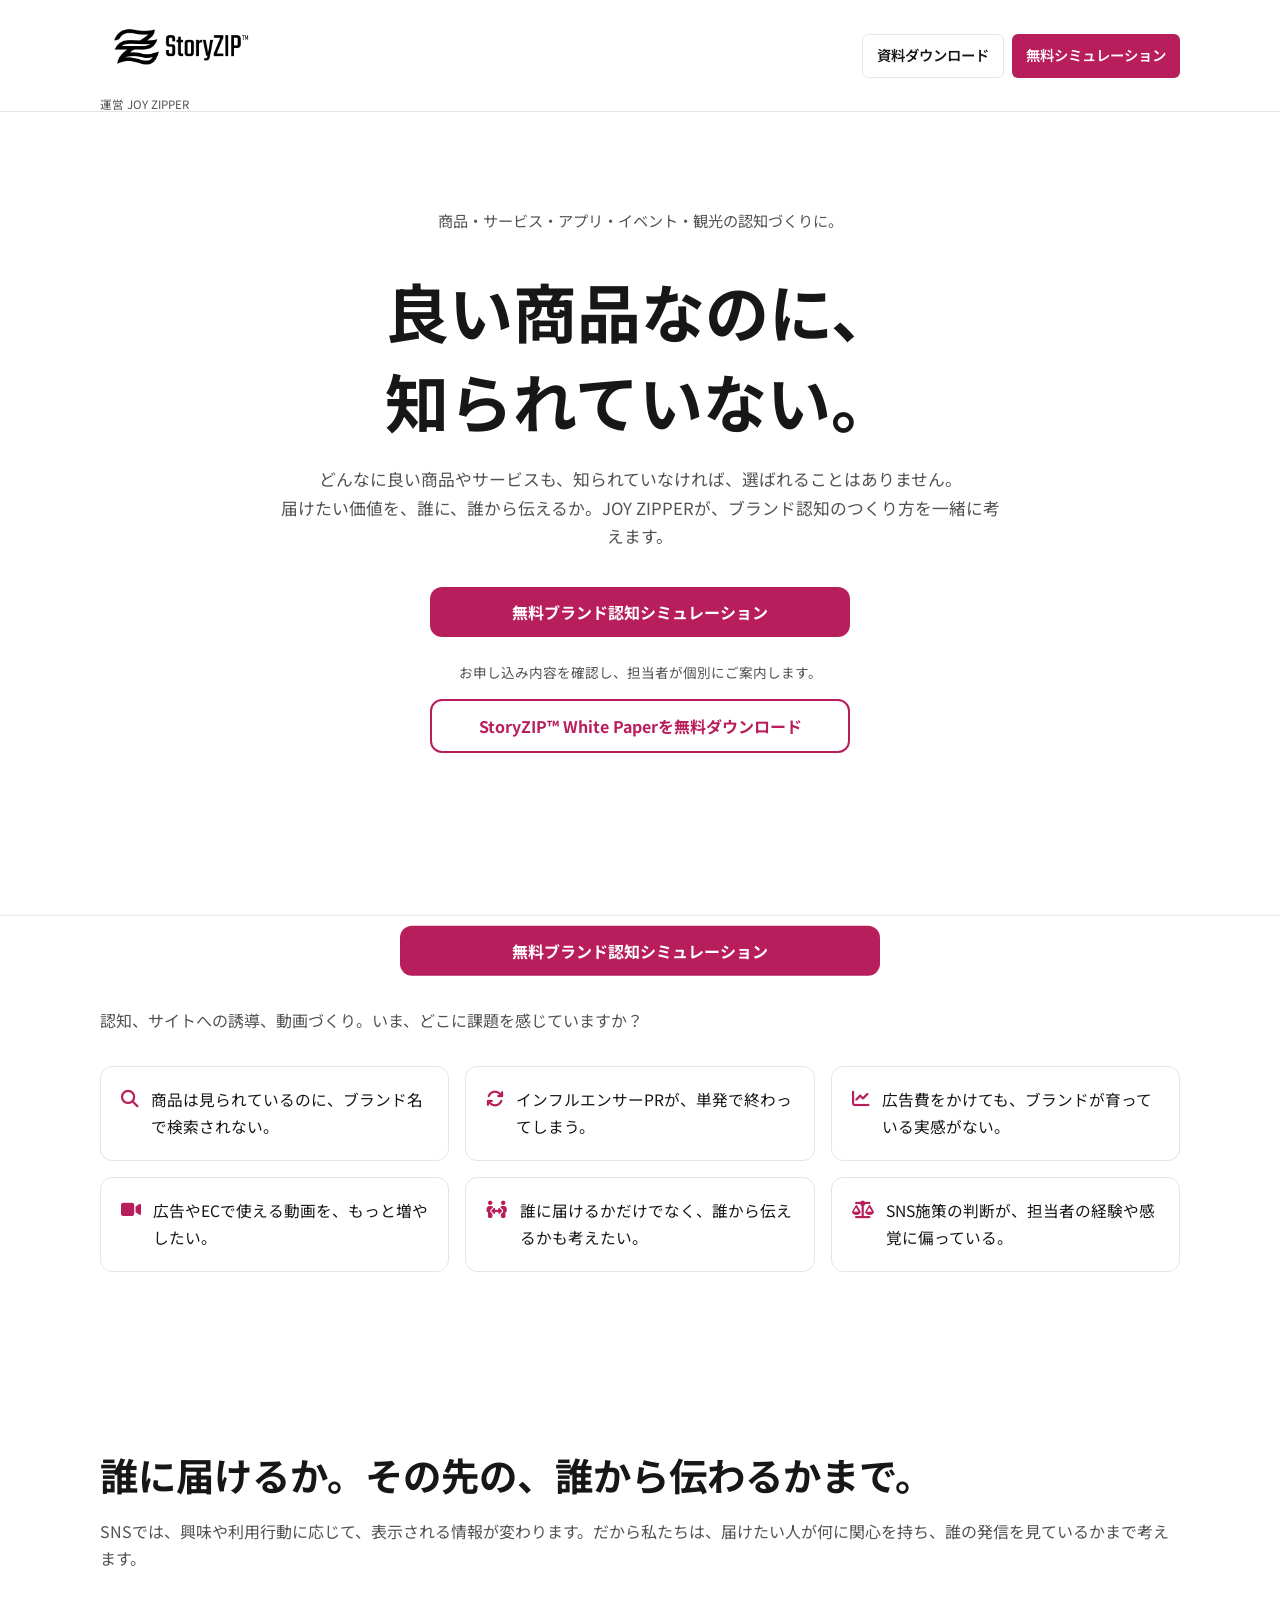
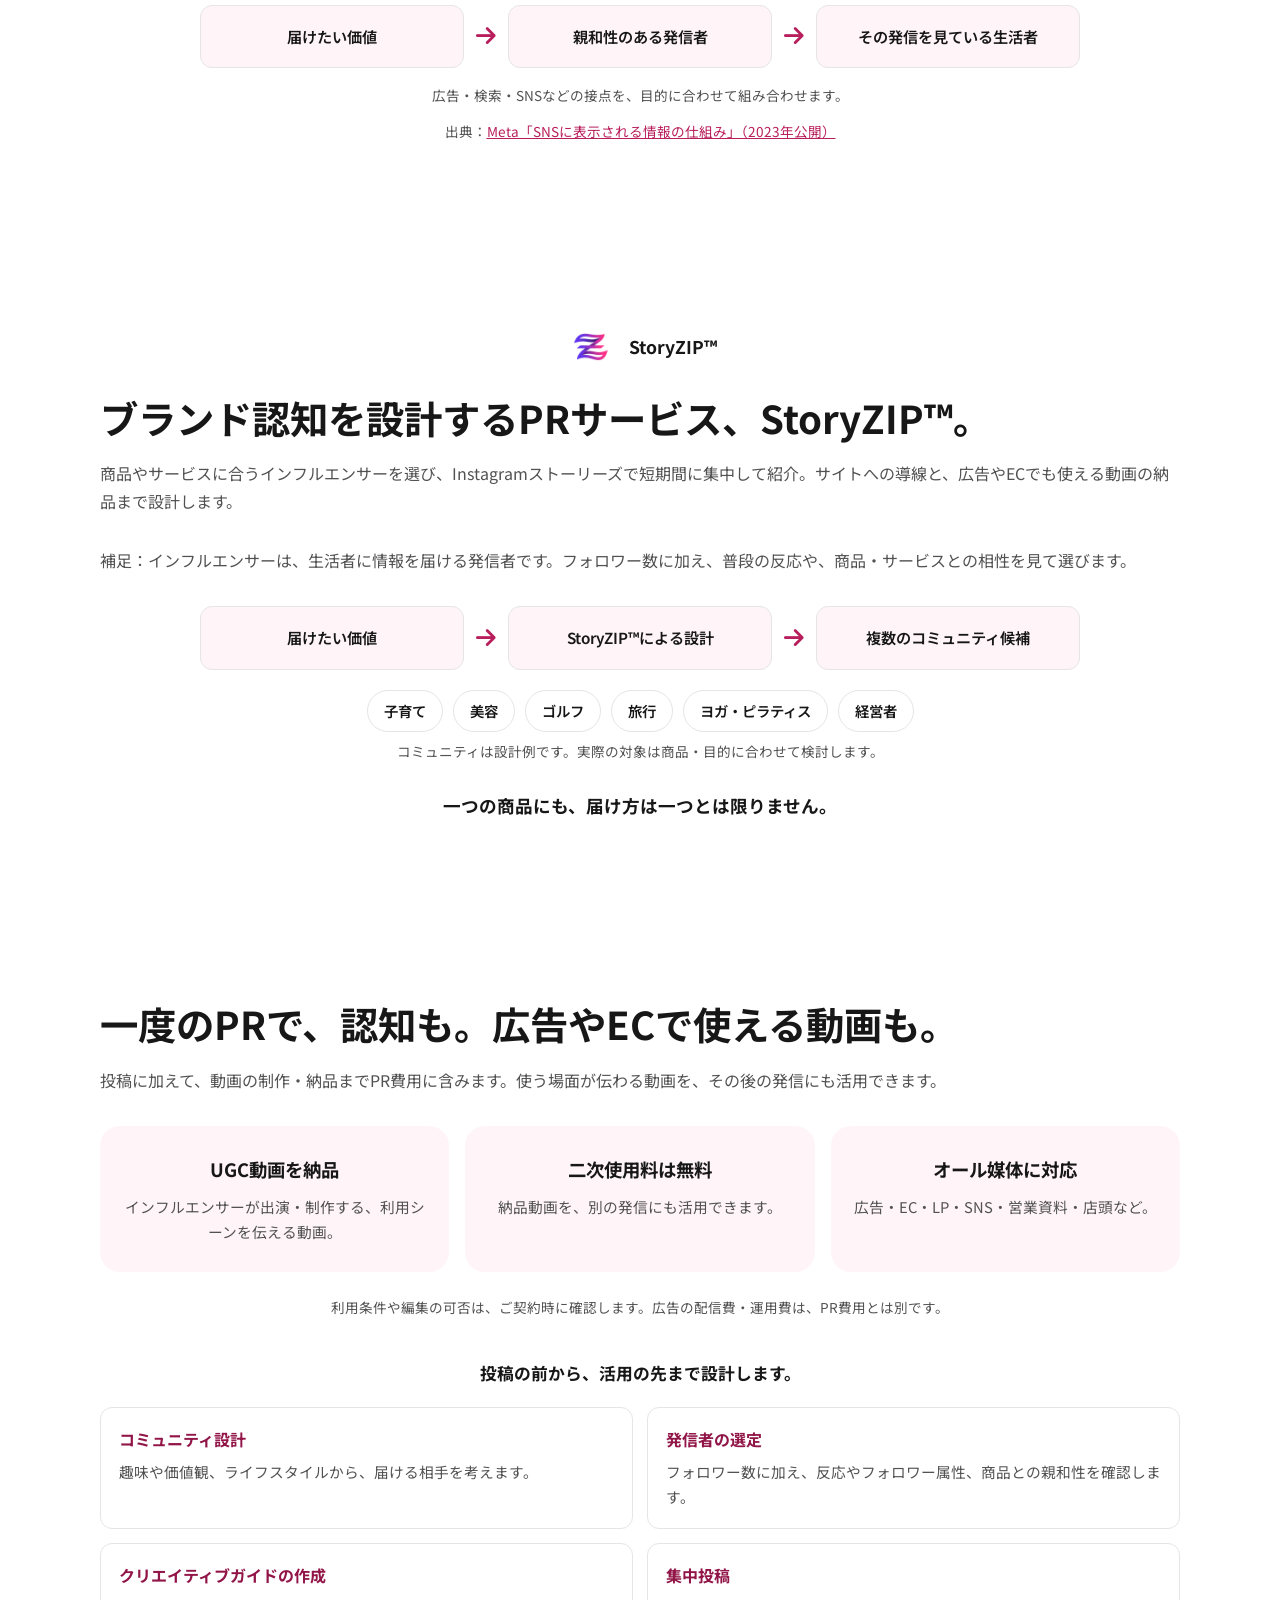
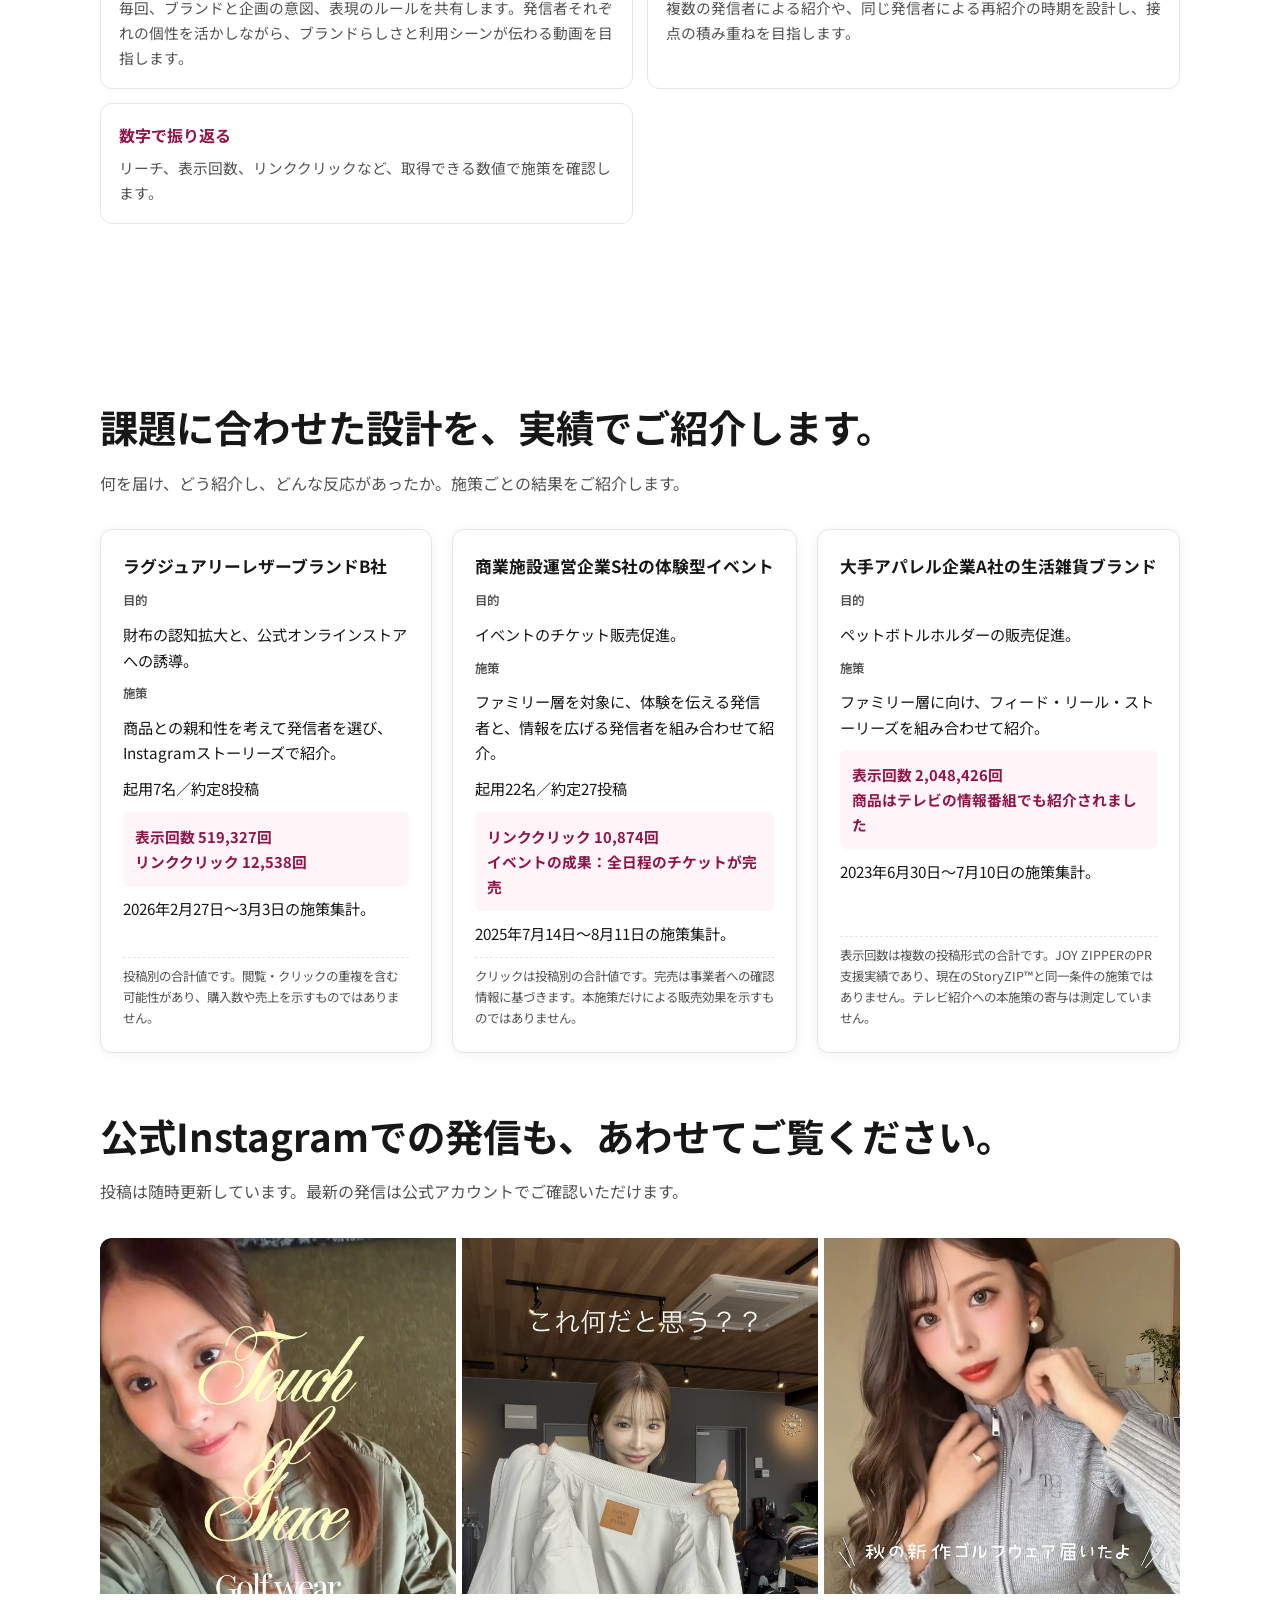
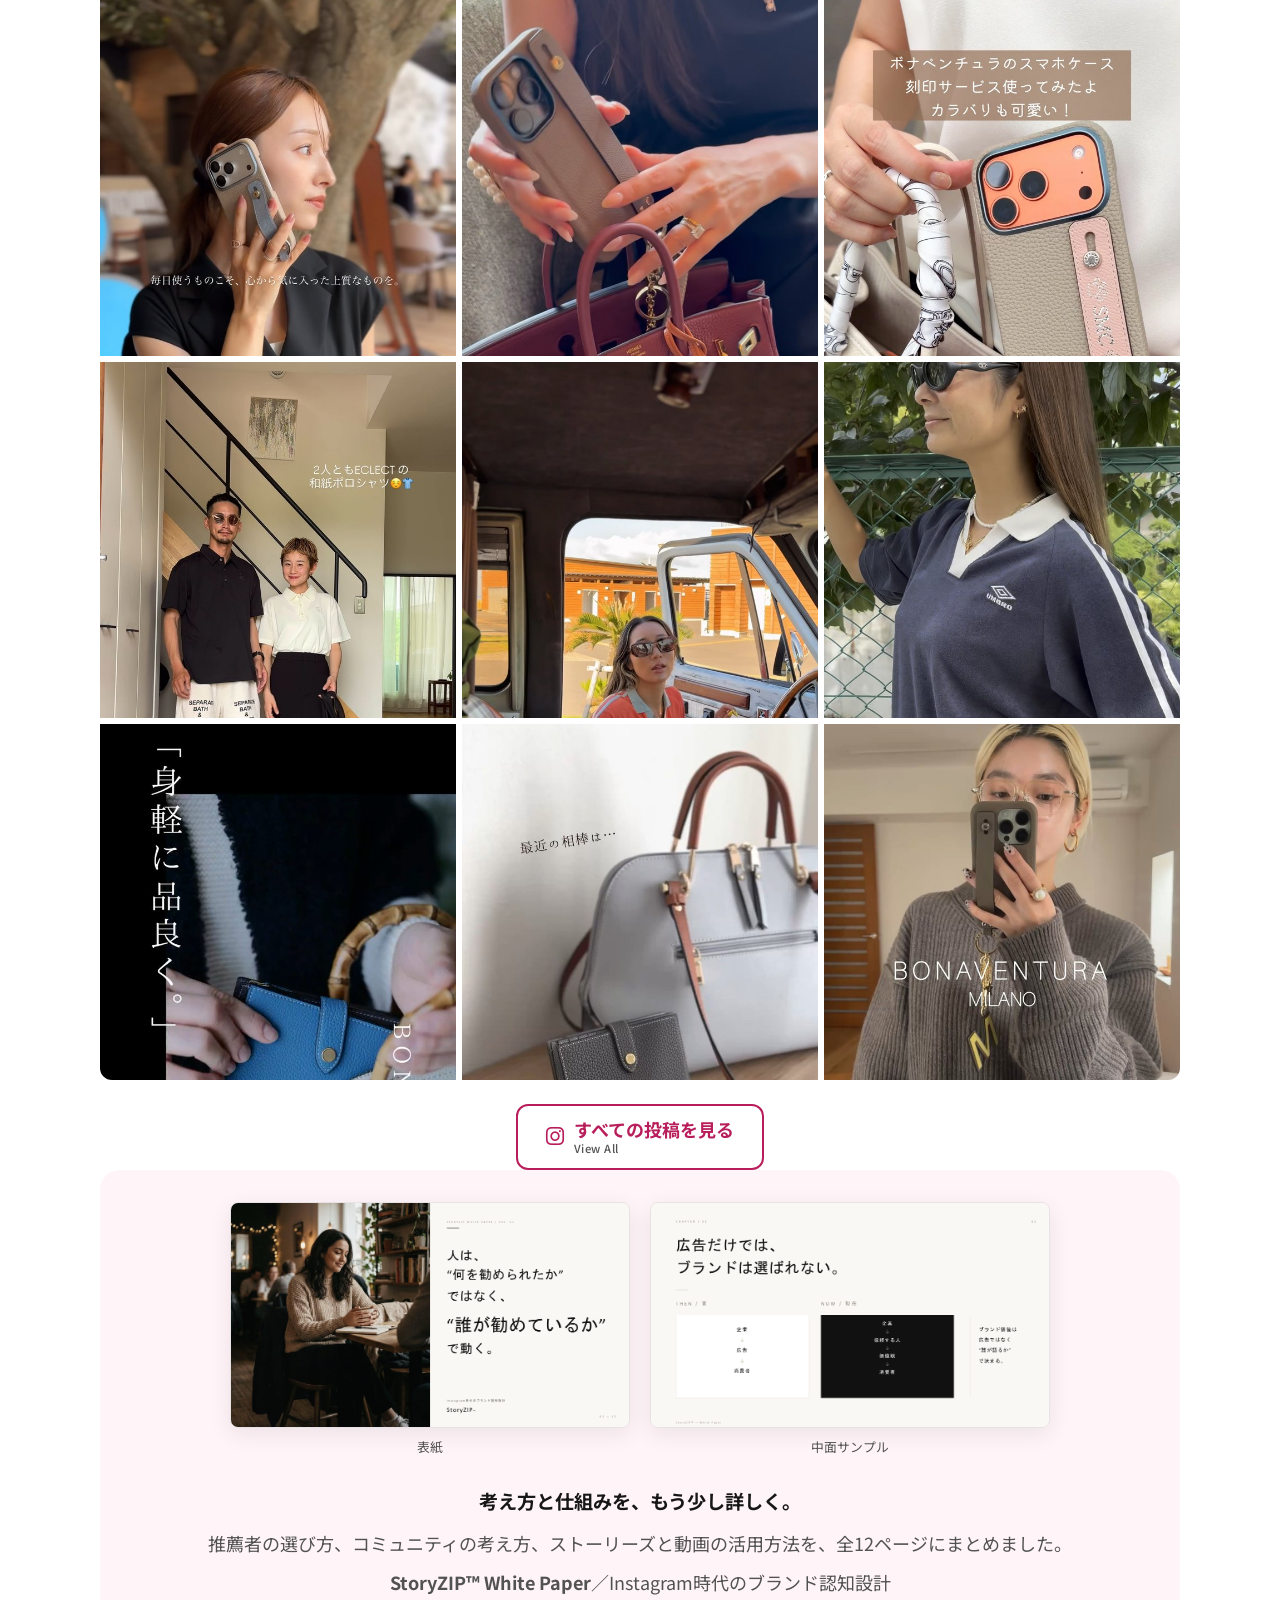
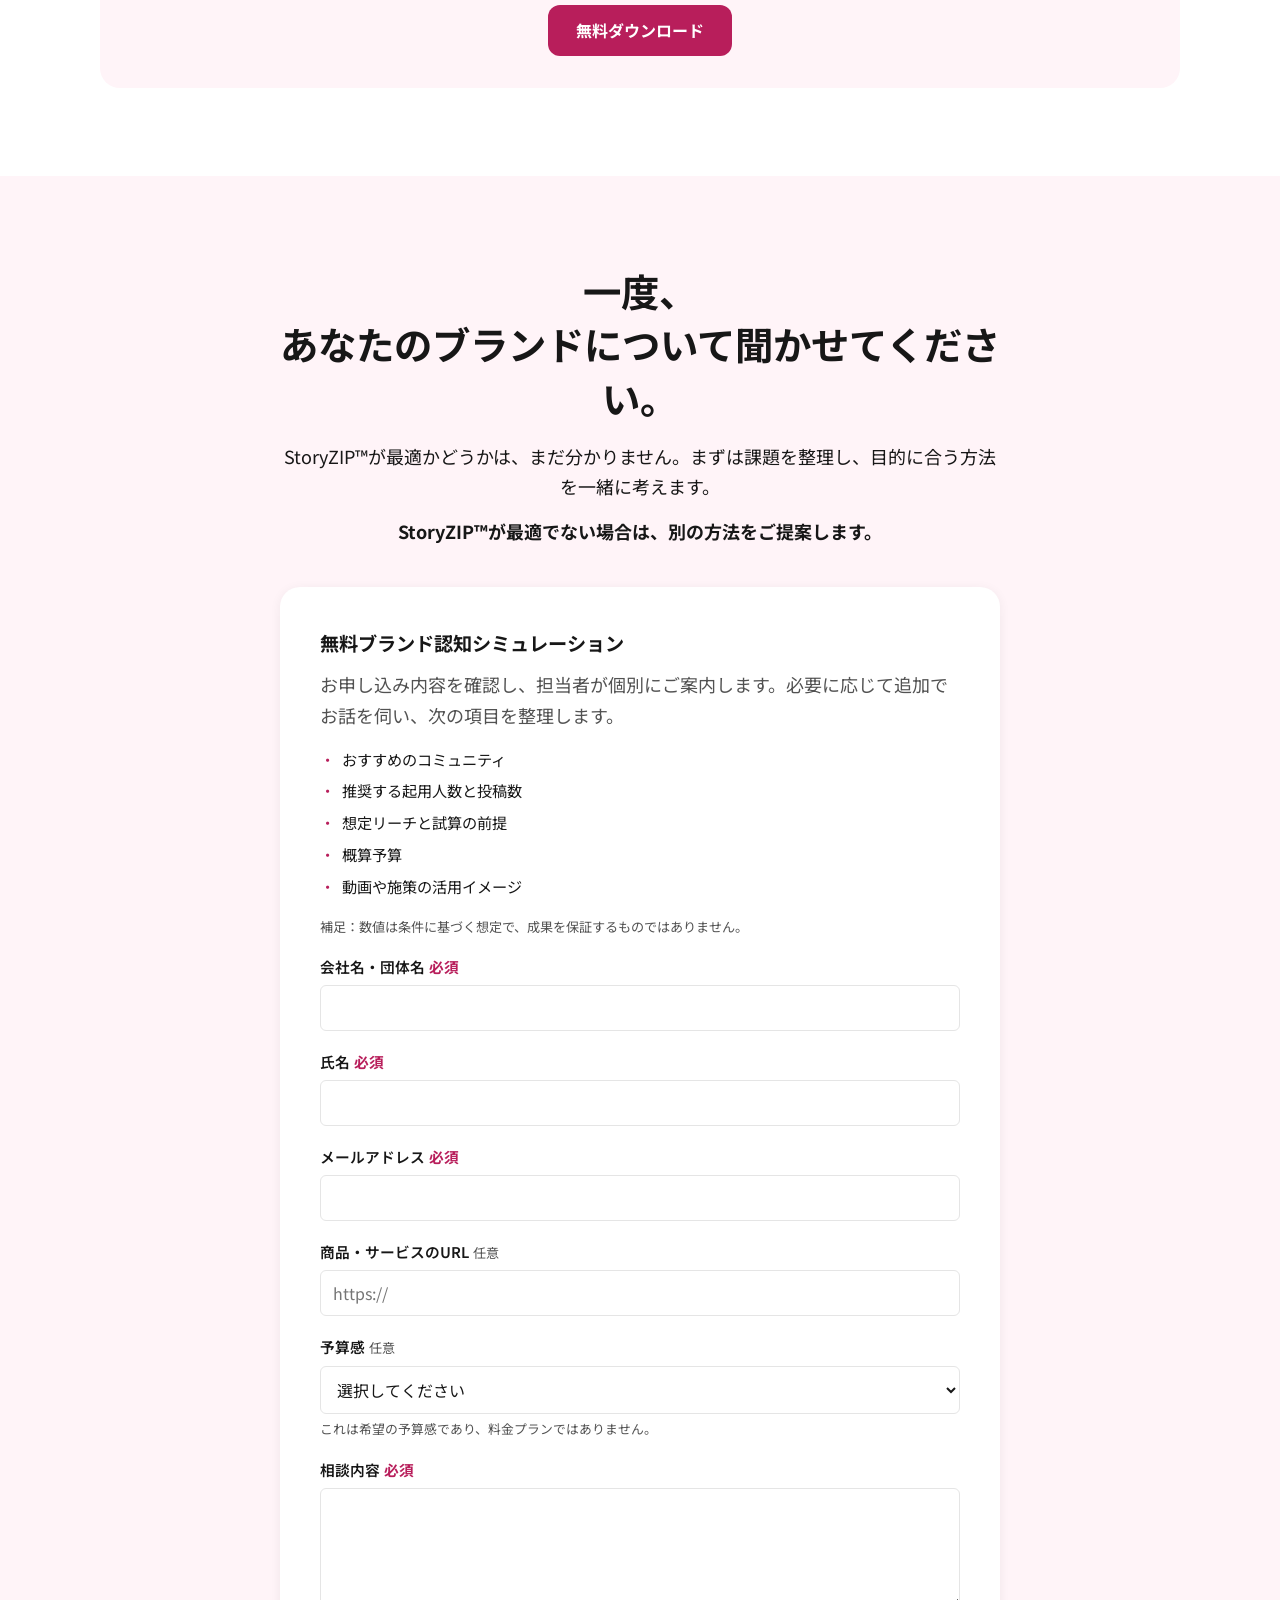
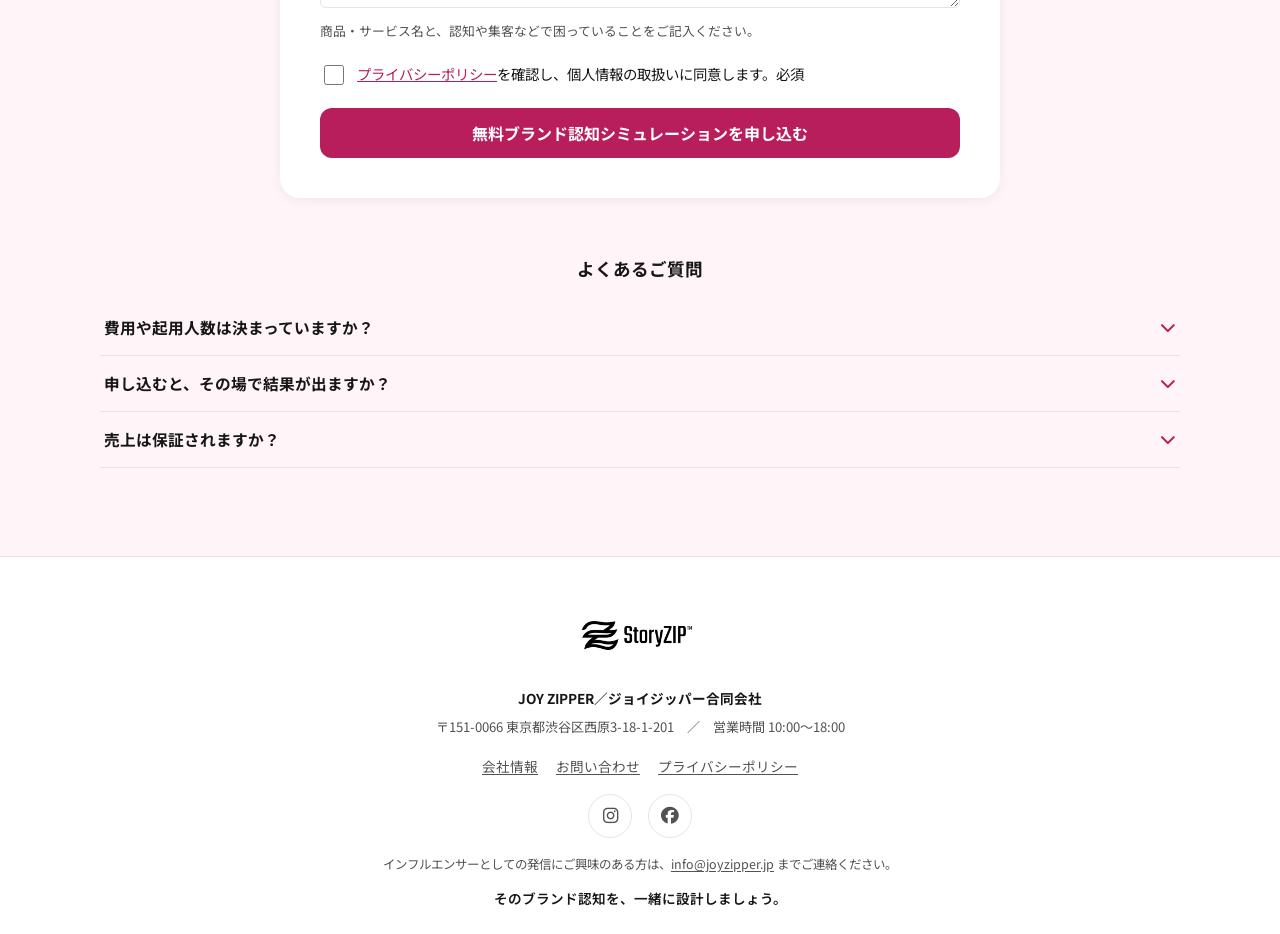
==== commit 0a6a93d9: "Instagramグリッド追加 Instagramグリッド追加" ====
--- a/public/index.html
+++ b/public/index.html
@@ -251,6 +251,72 @@
         </div>
       </div>
 
+      <!-- ============================================================
+           公式Instagram発信グリッド（2026-10-27追加）
+           投稿は固定12件の手動掲載（自動フィードではない）。新しい投稿が増えたら
+           images/instagram/ に正方形加工済み画像を追加し、このブロックに1件差し込む運用。
+           ============================================================ -->
+      <div class="ig-feed-block" id="ig-feed-block">
+        <h2 class="section-heading">公式Instagramでの発信も、あわせてご覧ください。</h2>
+        <p class="section-lead">投稿は随時更新しています。最新の発信は公式アカウントでご確認いただけます。</p>
+
+        <div class="ig-feed-grid">
+          <a class="ig-feed-item" href="https://www.instagram.com/p/DeHH4oBpy95/" target="_blank" rel="noopener noreferrer" aria-label="Instagramの投稿を見る（新しいタブで開く）">
+            <img src="images/instagram/ig-01.jpg" alt="StoryZIP™︎ 公式Instagram投稿" width="640" height="640" loading="lazy">
+            <span class="ig-feed-overlay"><i class="fab fa-instagram" aria-hidden="true"></i>Instagramで見る</span>
+          </a>
+          <a class="ig-feed-item" href="https://www.instagram.com/p/DeHHkZzpvmg/" target="_blank" rel="noopener noreferrer" aria-label="Instagramの投稿を見る（新しいタブで開く）">
+            <img src="images/instagram/ig-02.jpg" alt="StoryZIP™︎ 公式Instagram投稿" width="640" height="640" loading="lazy">
+            <span class="ig-feed-overlay"><i class="fab fa-instagram" aria-hidden="true"></i>Instagramで見る</span>
+          </a>
+          <a class="ig-feed-item" href="https://www.instagram.com/p/Dd8nmgWJeYh/" target="_blank" rel="noopener noreferrer" aria-label="Instagramの投稿を見る（新しいタブで開く）">
+            <img src="images/instagram/ig-03.jpg" alt="StoryZIP™︎ 公式Instagram投稿" width="640" height="640" loading="lazy">
+            <span class="ig-feed-overlay"><i class="fab fa-instagram" aria-hidden="true"></i>Instagramで見る</span>
+          </a>
+          <a class="ig-feed-item" href="https://www.instagram.com/p/DdRQGc-p4Xj/" target="_blank" rel="noopener noreferrer" aria-label="Instagramの投稿を見る（新しいタブで開く）">
+            <img src="images/instagram/ig-04.jpg" alt="StoryZIP™︎ 公式Instagram投稿" width="640" height="640" loading="lazy">
+            <span class="ig-feed-overlay"><i class="fab fa-instagram" aria-hidden="true"></i>Instagramで見る</span>
+          </a>
+          <a class="ig-feed-item" href="https://www.instagram.com/p/DdRP-REpzoZ/" target="_blank" rel="noopener noreferrer" aria-label="Instagramの投稿を見る（新しいタブで開く）">
+            <img src="images/instagram/ig-05.jpg" alt="StoryZIP™︎ 公式Instagram投稿" width="640" height="640" loading="lazy">
+            <span class="ig-feed-overlay"><i class="fab fa-instagram" aria-hidden="true"></i>Instagramで見る</span>
+          </a>
+          <a class="ig-feed-item" href="https://www.instagram.com/p/DdRPxnkJXdQ/" target="_blank" rel="noopener noreferrer" aria-label="Instagramの投稿を見る（新しいタブで開く）">
+            <img src="images/instagram/ig-06.jpg" alt="StoryZIP™︎ 公式Instagram投稿" width="640" height="640" loading="lazy">
+            <span class="ig-feed-overlay"><i class="fab fa-instagram" aria-hidden="true"></i>Instagramで見る</span>
+          </a>
+          <a class="ig-feed-item" href="https://www.instagram.com/p/DcQalh2pwa-/" target="_blank" rel="noopener noreferrer" aria-label="Instagramの投稿を見る（新しいタブで開く）">
+            <img src="images/instagram/ig-07.jpg" alt="StoryZIP™︎ 公式Instagram投稿" width="640" height="640" loading="lazy">
+            <span class="ig-feed-overlay"><i class="fab fa-instagram" aria-hidden="true"></i>Instagramで見る</span>
+          </a>
+          <a class="ig-feed-item" href="https://www.instagram.com/p/DcQaUyWpJFs/" target="_blank" rel="noopener noreferrer" aria-label="Instagramの投稿を見る（新しいタブで開く）">
+            <img src="images/instagram/ig-08.jpg" alt="StoryZIP™︎ 公式Instagram投稿" width="640" height="640" loading="lazy">
+            <span class="ig-feed-overlay"><i class="fab fa-instagram" aria-hidden="true"></i>Instagramで見る</span>
+          </a>
+          <a class="ig-feed-item" href="https://www.instagram.com/p/DcQaMzuJQx_/" target="_blank" rel="noopener noreferrer" aria-label="Instagramの投稿を見る（新しいタブで開く）">
+            <img src="images/instagram/ig-09.jpg" alt="StoryZIP™︎ 公式Instagram投稿" width="640" height="640" loading="lazy">
+            <span class="ig-feed-overlay"><i class="fab fa-instagram" aria-hidden="true"></i>Instagramで見る</span>
+          </a>
+          <a class="ig-feed-item" href="https://www.instagram.com/p/DXJ3SfGCXg1/" target="_blank" rel="noopener noreferrer" aria-label="Instagramの投稿を見る（新しいタブで開く）">
+            <img src="images/instagram/ig-10.jpg" alt="StoryZIP™︎ 公式Instagram投稿" width="640" height="640" loading="lazy">
+            <span class="ig-feed-overlay"><i class="fab fa-instagram" aria-hidden="true"></i>Instagramで見る</span>
+          </a>
+          <a class="ig-feed-item" href="https://www.instagram.com/p/DXJ2eTqiRLb/" target="_blank" rel="noopener noreferrer" aria-label="Instagramの投稿を見る（新しいタブで開く）">
+            <img src="images/instagram/ig-11.jpg" alt="StoryZIP™︎ 公式Instagram投稿" width="640" height="640" loading="lazy">
+            <span class="ig-feed-overlay"><i class="fab fa-instagram" aria-hidden="true"></i>Instagramで見る</span>
+          </a>
+          <a class="ig-feed-item" href="https://www.instagram.com/p/DVvui1nCf60/" target="_blank" rel="noopener noreferrer" aria-label="Instagramの投稿を見る（新しいタブで開く）">
+            <img src="images/instagram/ig-12.jpg" alt="StoryZIP™︎ 公式Instagram投稿" width="640" height="640" loading="lazy">
+            <span class="ig-feed-overlay"><i class="fab fa-instagram" aria-hidden="true"></i>Instagramで見る</span>
+          </a>
+        </div>
+
+        <a class="ig-feed-viewall" href="https://www.instagram.com/joyzipper_official/" target="_blank" rel="noopener noreferrer">
+          <i class="fab fa-instagram" aria-hidden="true"></i>
+          <span>すべての投稿を見る<small>View All</small></span>
+        </a>
+      </div>
+
       <div class="whitepaper-promo" id="whitepaper">
         <div class="whitepaper-previews">
           <figure><img src="assets/whitepaper-cover.png" alt="StoryZIP™︎ White Paper表紙：人は、何を勧められたかではなく、誰が勧めているかで動く。" width="1000" height="563" loading="lazy"><figcaption>表紙</figcaption></figure>
--- a/public/css/style.css
+++ b/public/css/style.css
@@ -488,6 +488,69 @@
   border: none;
   width: 100%;
 }
+
+/* ========================================================
+   S6 Instagram発信グリッド（2026-10-27追加）
+   ======================================================== */
+.ig-feed-block { margin-top: 56px; }
+.ig-feed-grid {
+  display: grid;
+  grid-template-columns: repeat(3, 1fr);
+  gap: 3px;
+  border-radius: var(--radius-m);
+  overflow: hidden;
+}
+@media (min-width: 768px) {
+  .ig-feed-grid { gap: 6px; }
+}
+.ig-feed-item {
+  position: relative;
+  display: block;
+  aspect-ratio: 1 / 1;
+  overflow: hidden;
+  background: #111;
+}
+.ig-feed-item img {
+  width: 100%;
+  height: 100%;
+  object-fit: cover;
+  transition: transform 0.35s ease;
+}
+.ig-feed-item:hover img, .ig-feed-item:focus-visible img { transform: scale(1.04); }
+.ig-feed-overlay {
+  position: absolute;
+  inset: 0;
+  display: flex;
+  flex-direction: column;
+  align-items: center;
+  justify-content: center;
+  gap: 6px;
+  background: rgba(0, 0, 0, 0.45);
+  color: #fff;
+  font-size: 0.8rem;
+  font-weight: 600;
+  opacity: 0;
+  transition: opacity 0.25s ease;
+}
+.ig-feed-overlay i { font-size: 1.3rem; }
+.ig-feed-item:hover .ig-feed-overlay, .ig-feed-item:focus-visible .ig-feed-overlay { opacity: 1; }
+.ig-feed-viewall {
+  display: flex;
+  align-items: center;
+  justify-content: center;
+  gap: 10px;
+  margin: 24px auto 0;
+  width: fit-content;
+  padding: 12px 28px;
+  border: 2px solid var(--color-accent);
+  border-radius: var(--radius-m);
+  color: var(--color-accent);
+  font-weight: 700;
+}
+.ig-feed-viewall i { font-size: 1.3rem; }
+.ig-feed-viewall span { display: flex; flex-direction: column; align-items: flex-start; line-height: 1.3; }
+.ig-feed-viewall small { font-weight: 500; font-size: 0.7rem; color: var(--color-text-sub); letter-spacing: 0.04em; }
+.ig-feed-viewall:hover { background: var(--color-bg-soft); }
 
 .whitepaper-promo {
   margin-top: 0;
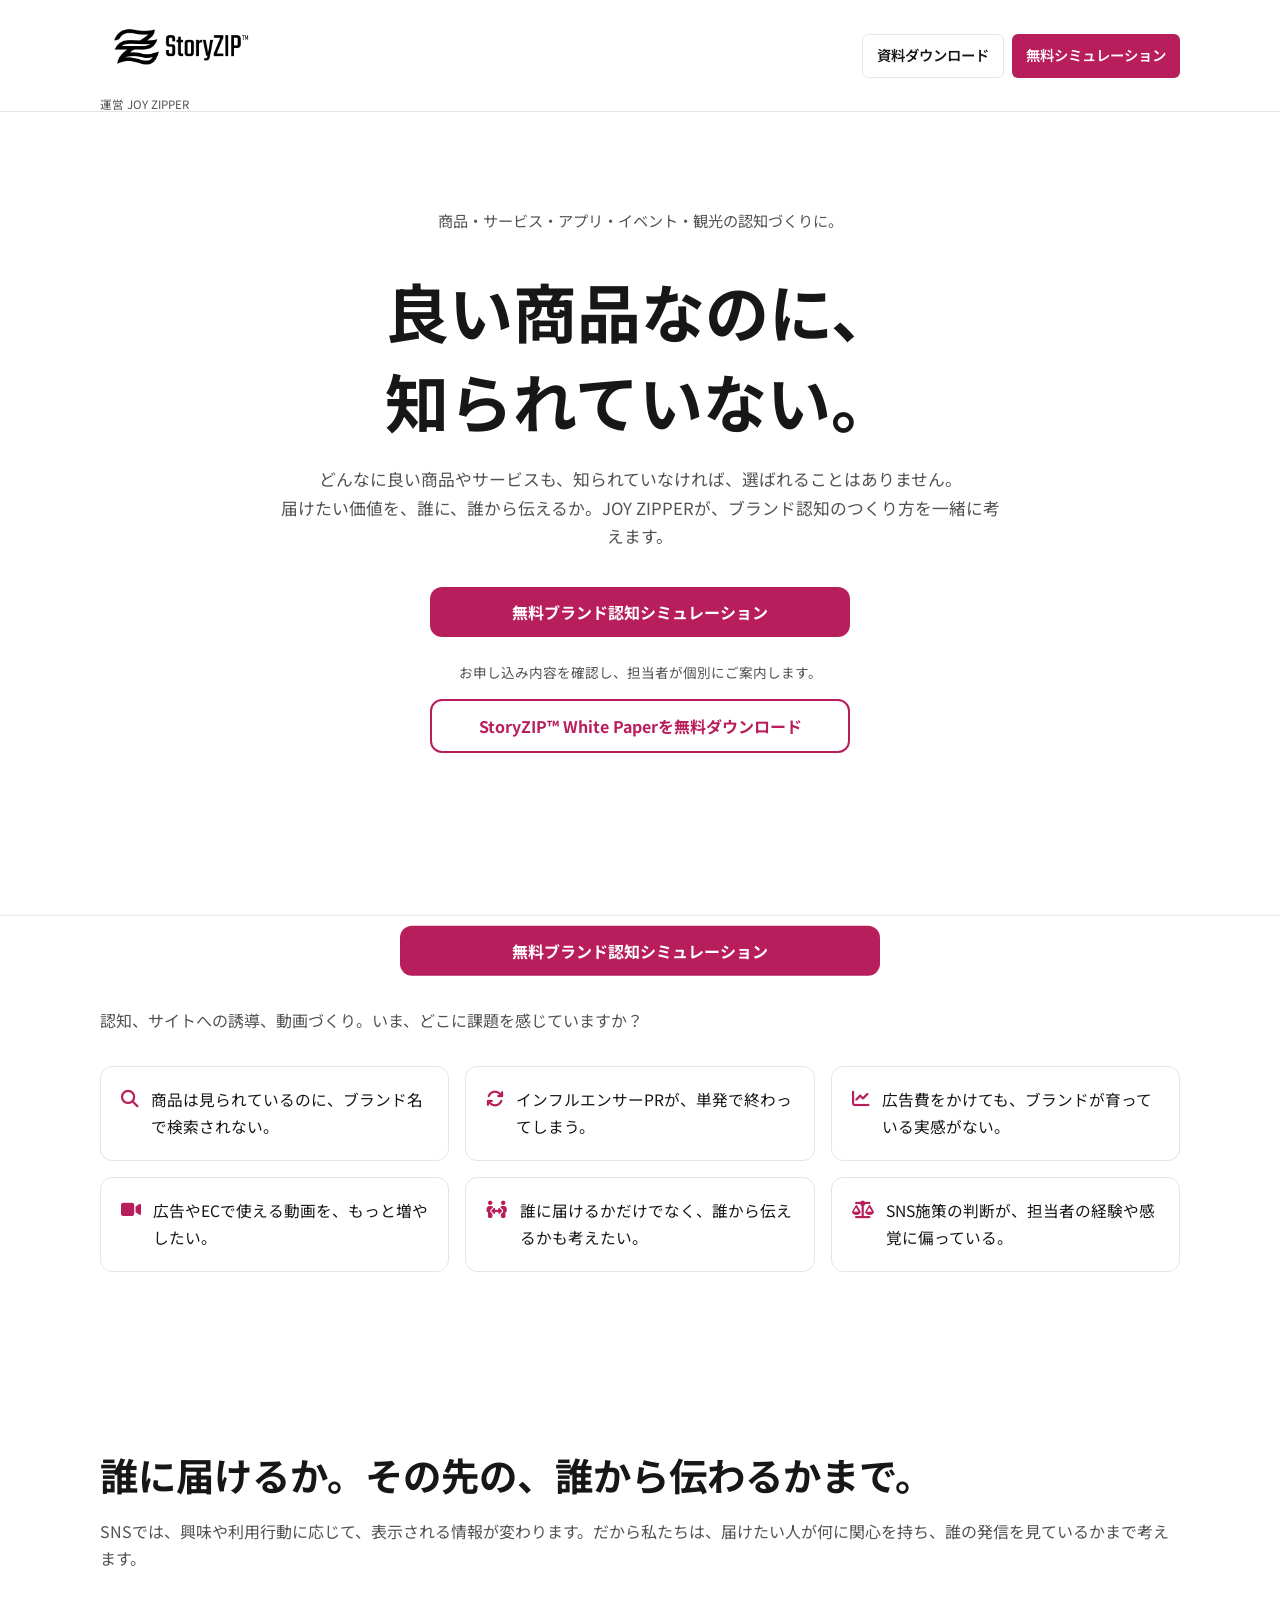
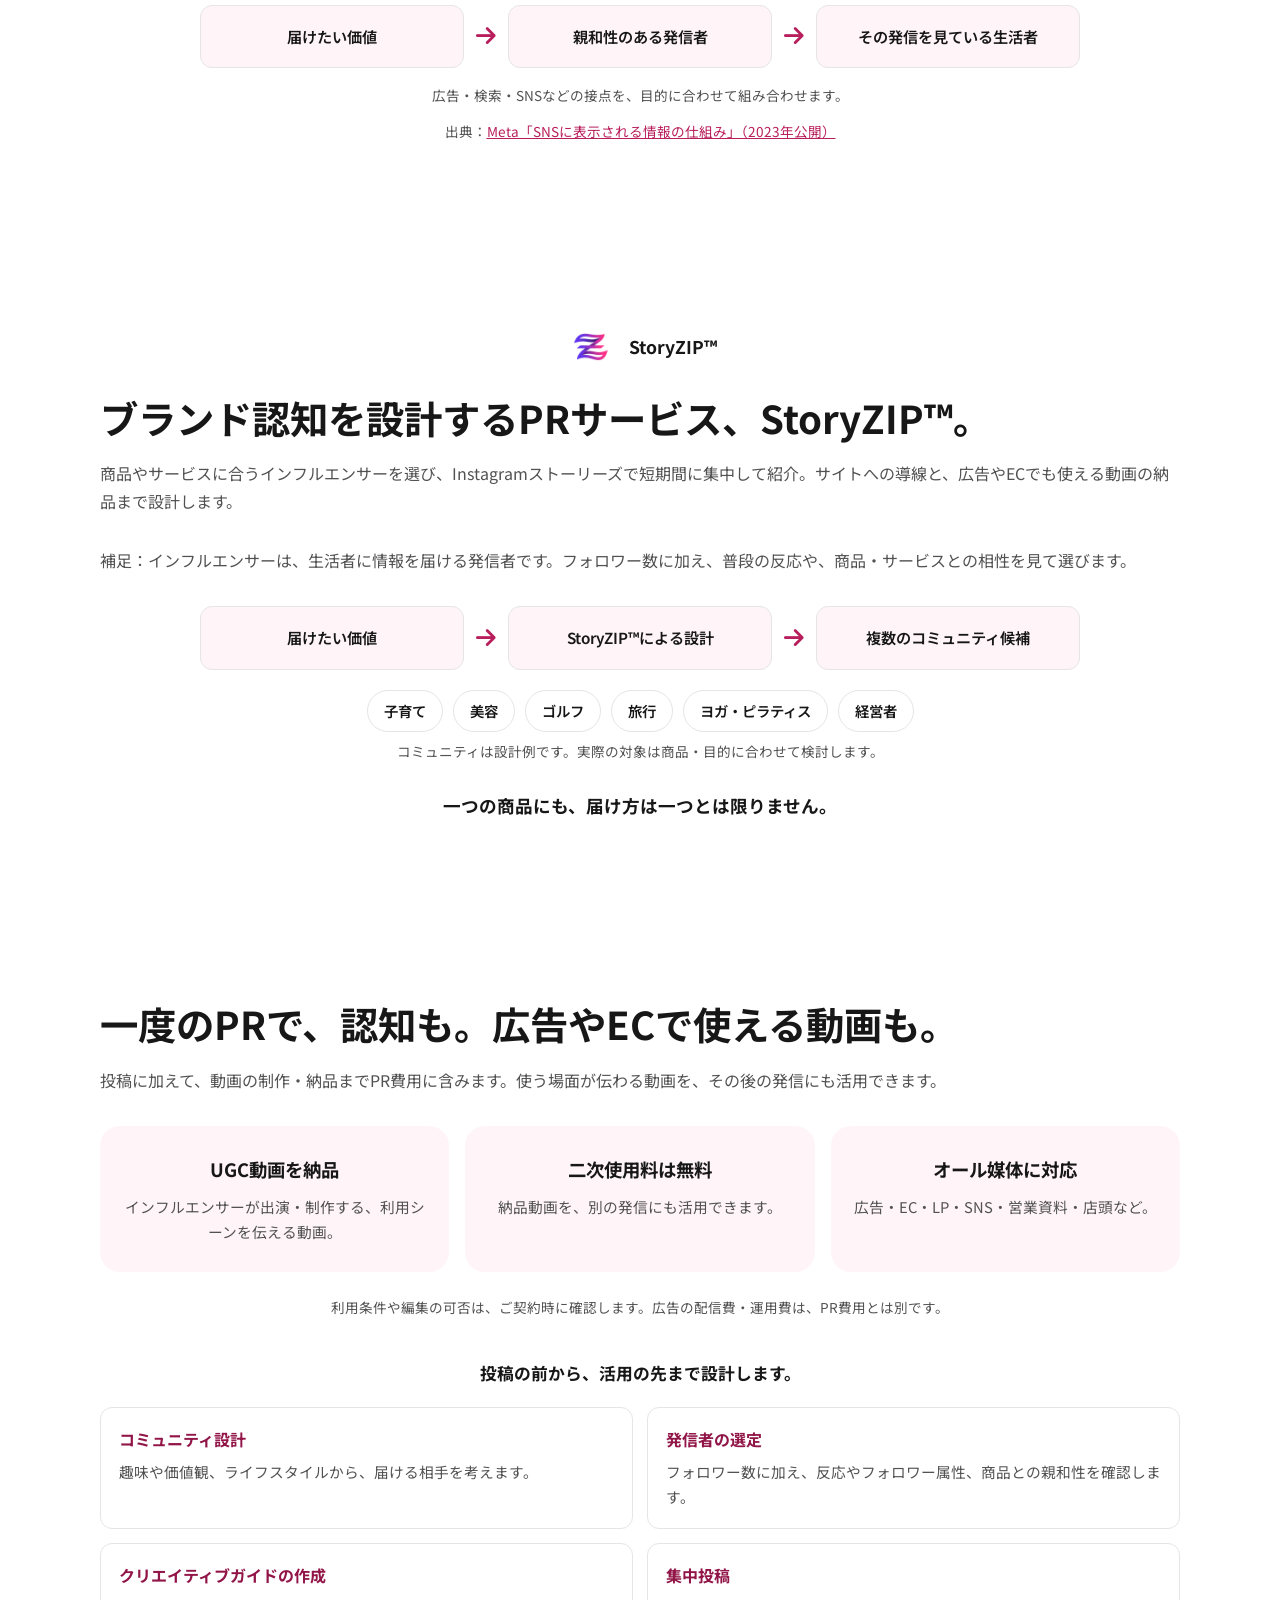
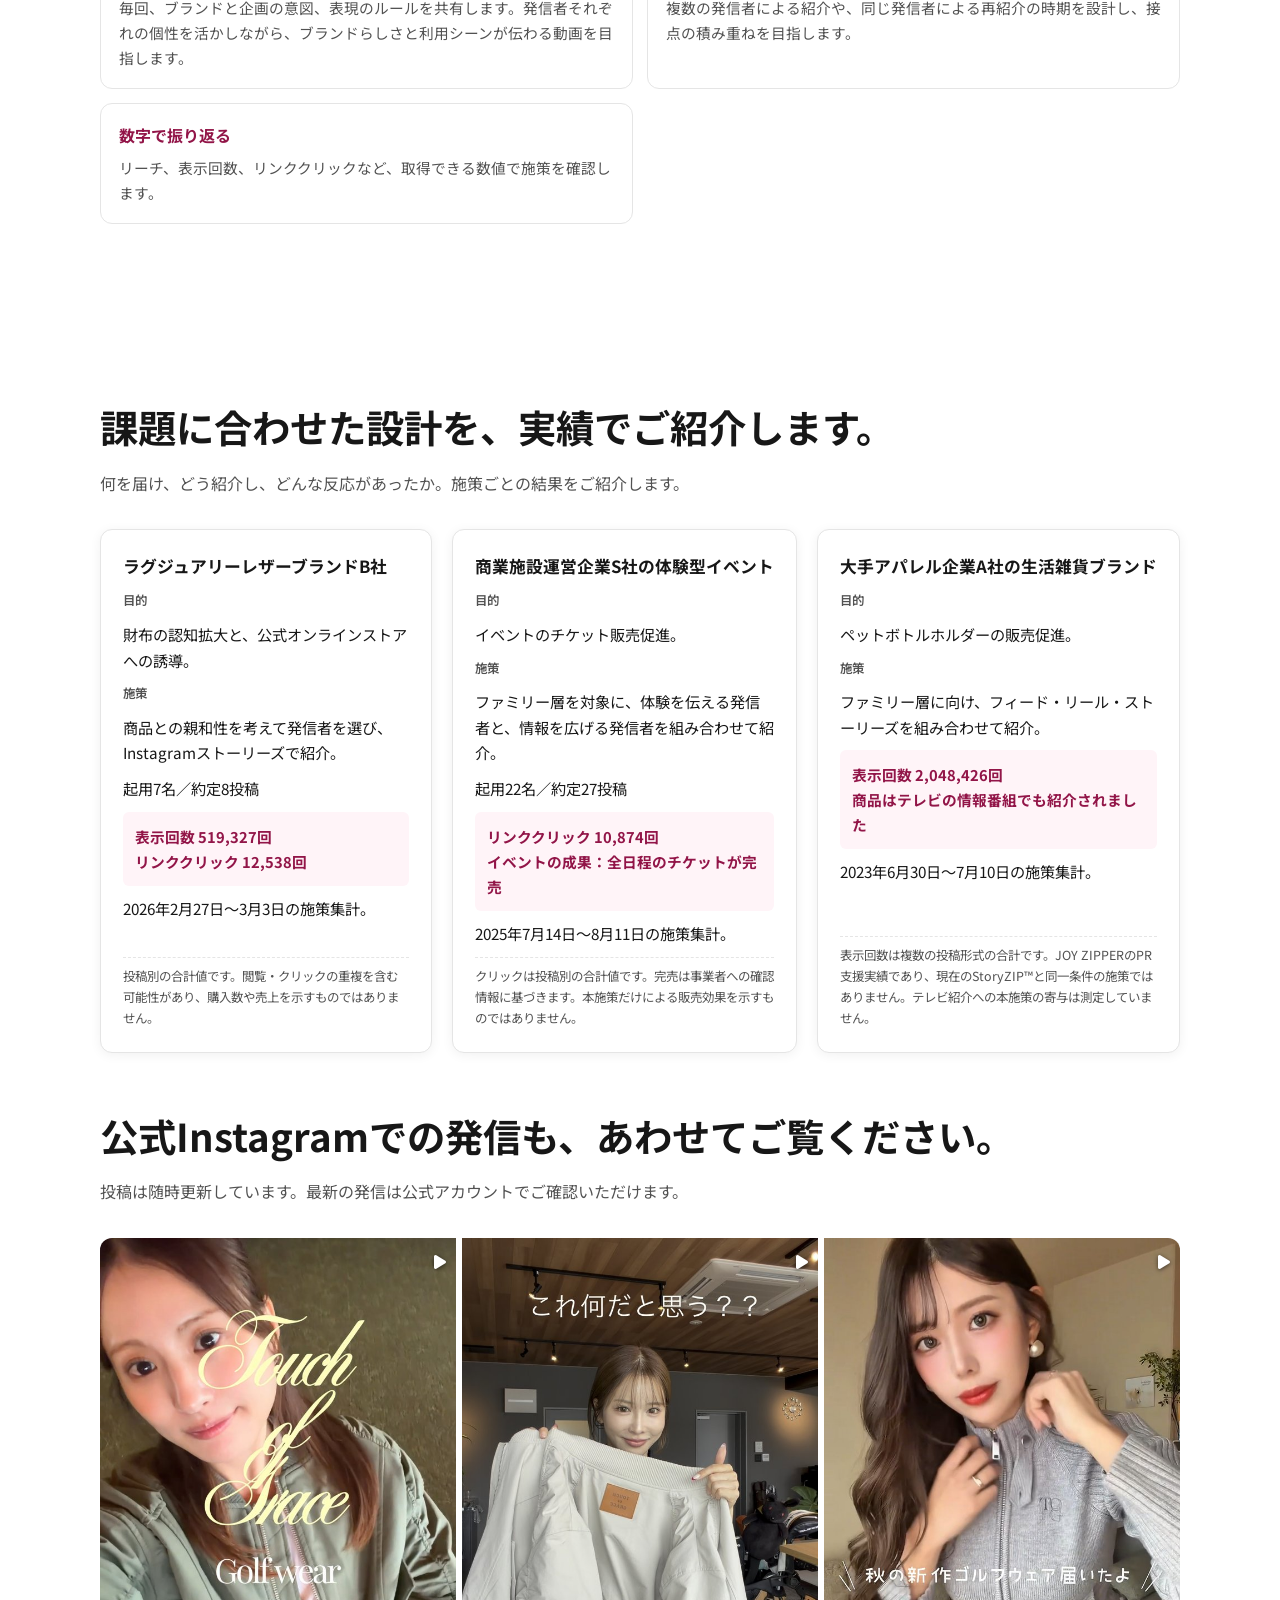
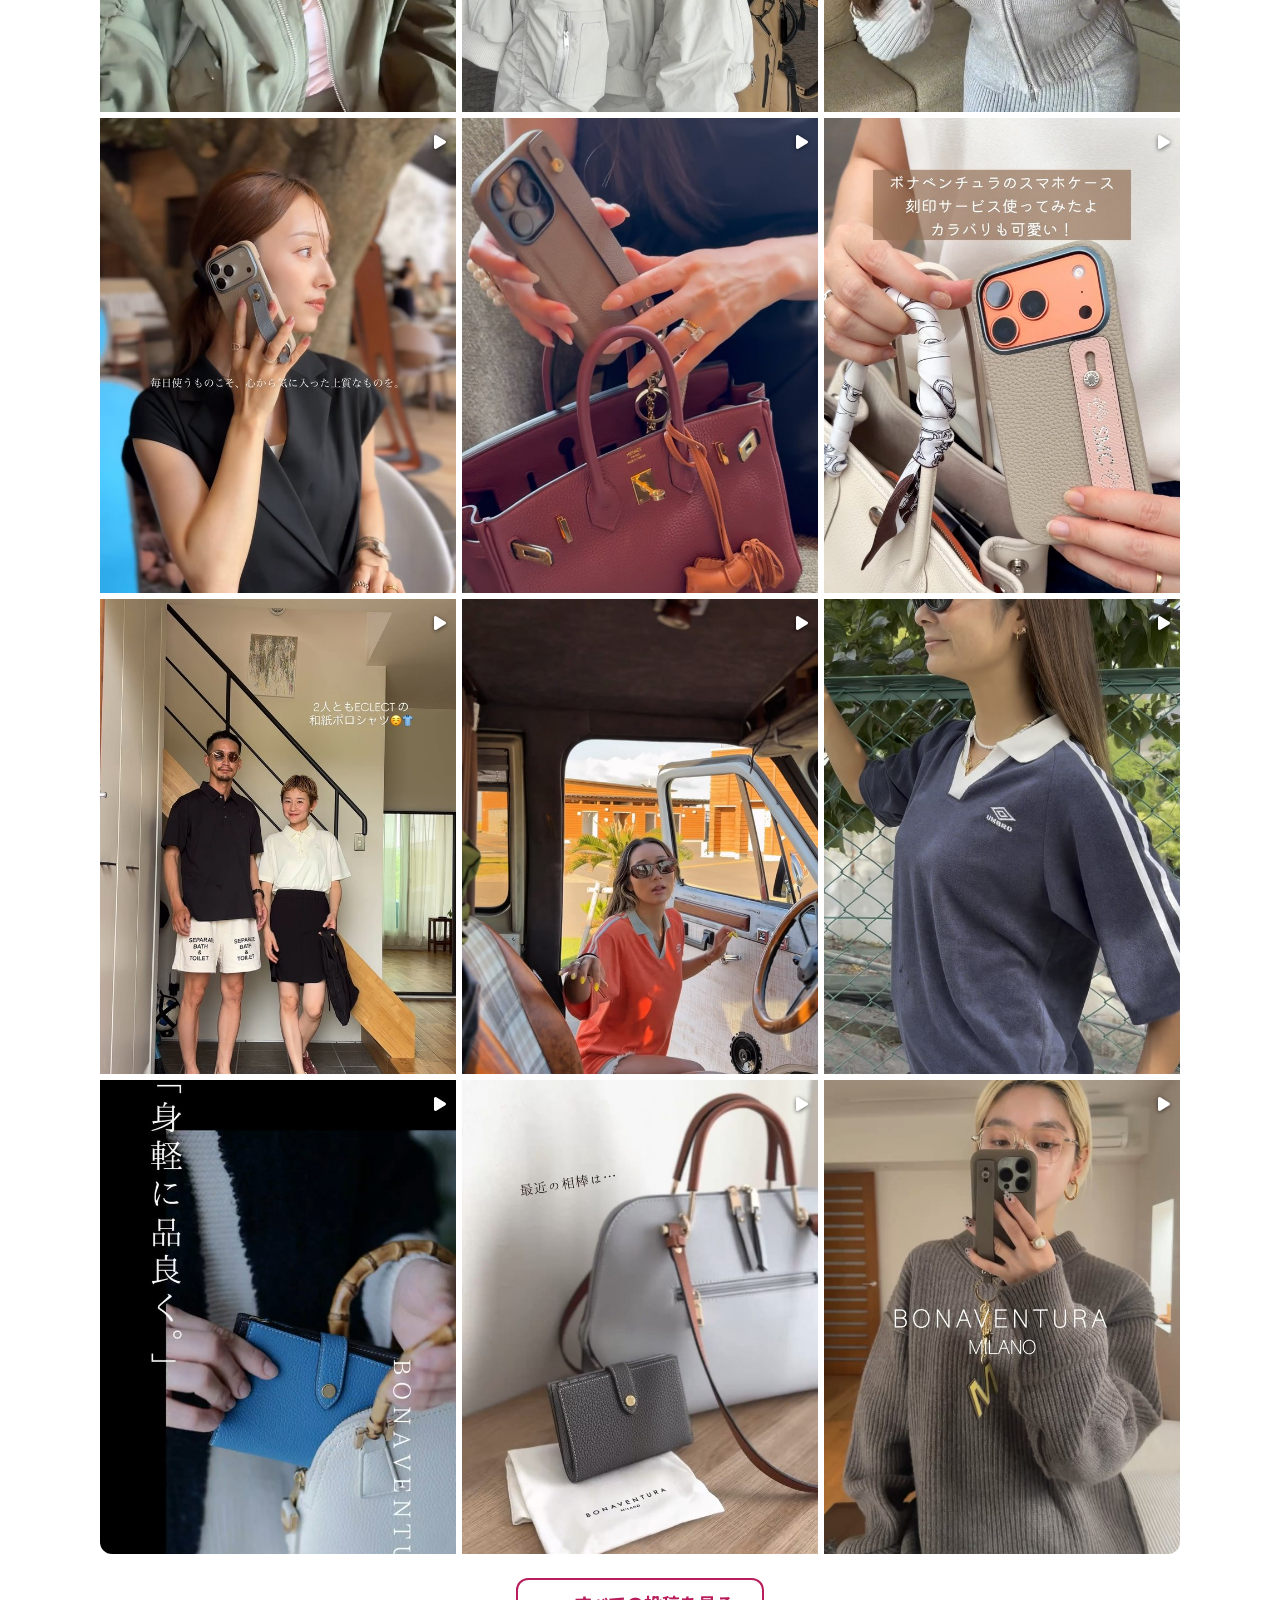
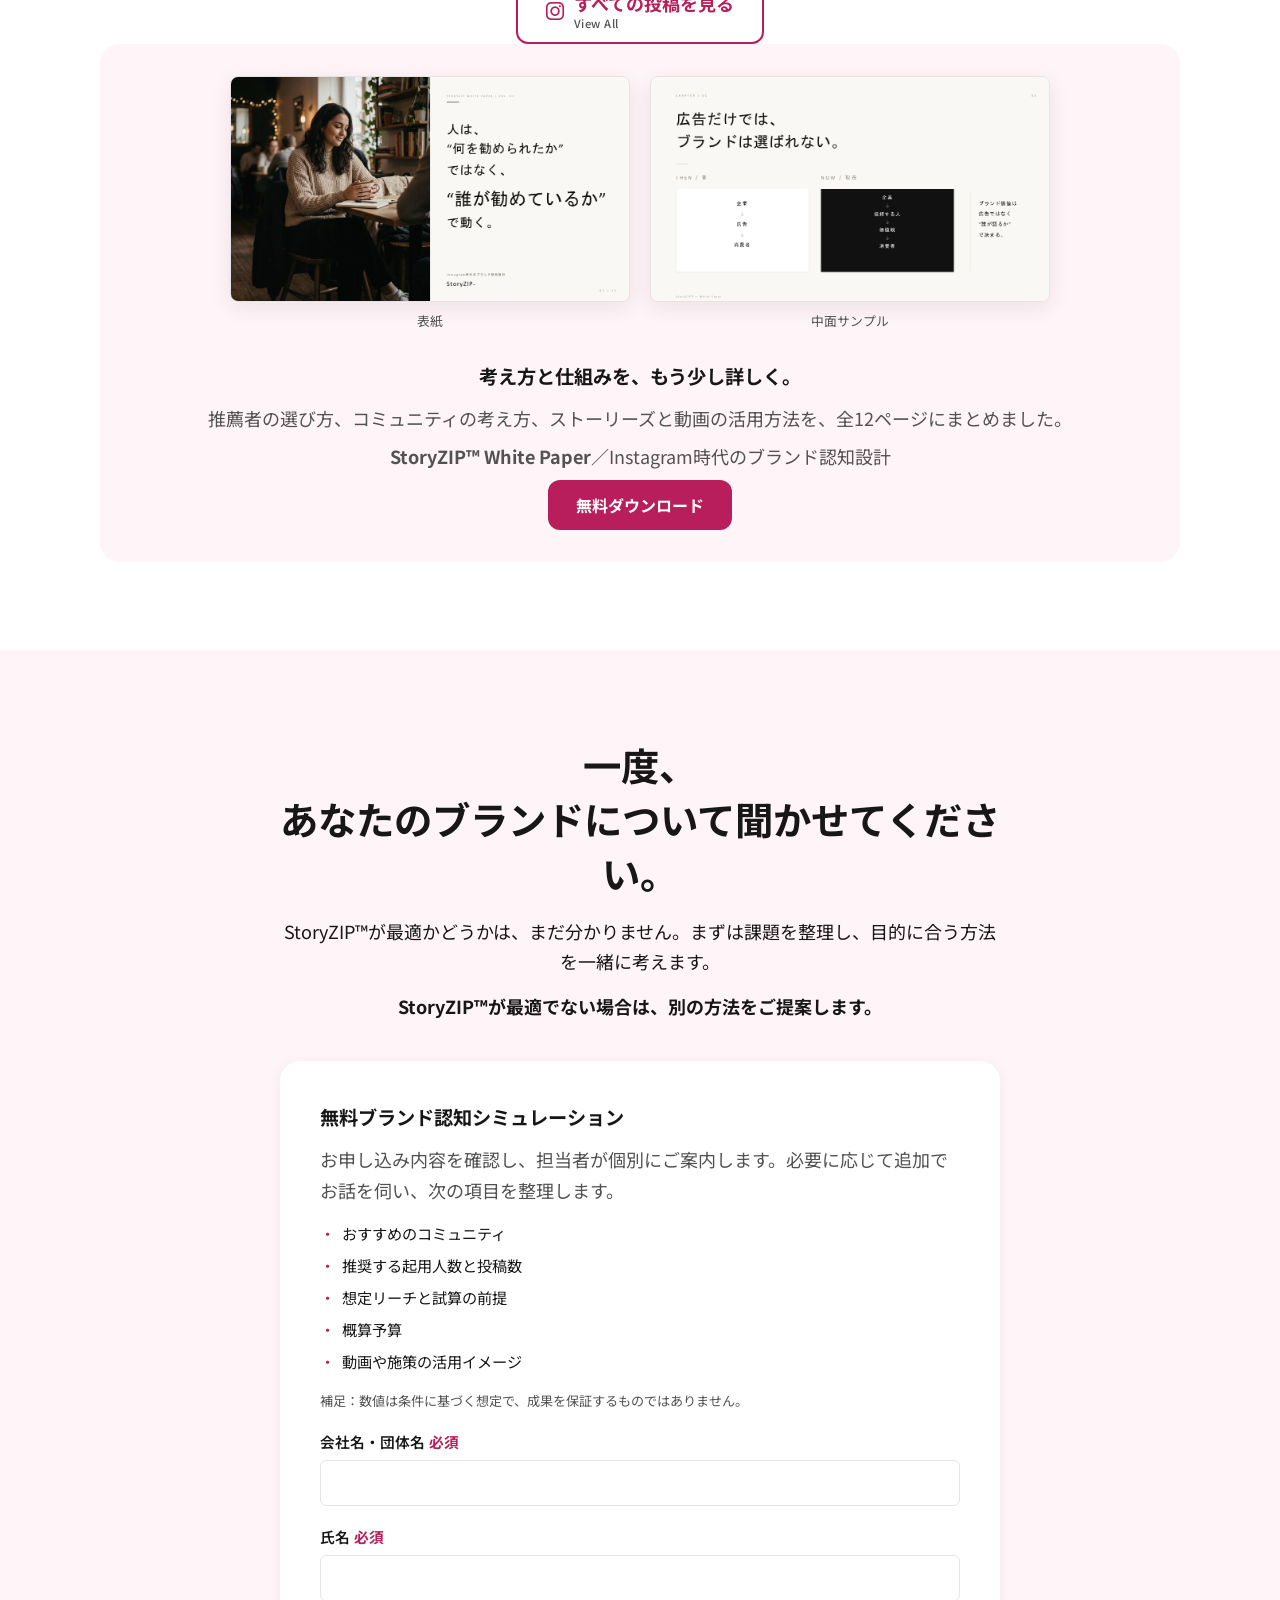
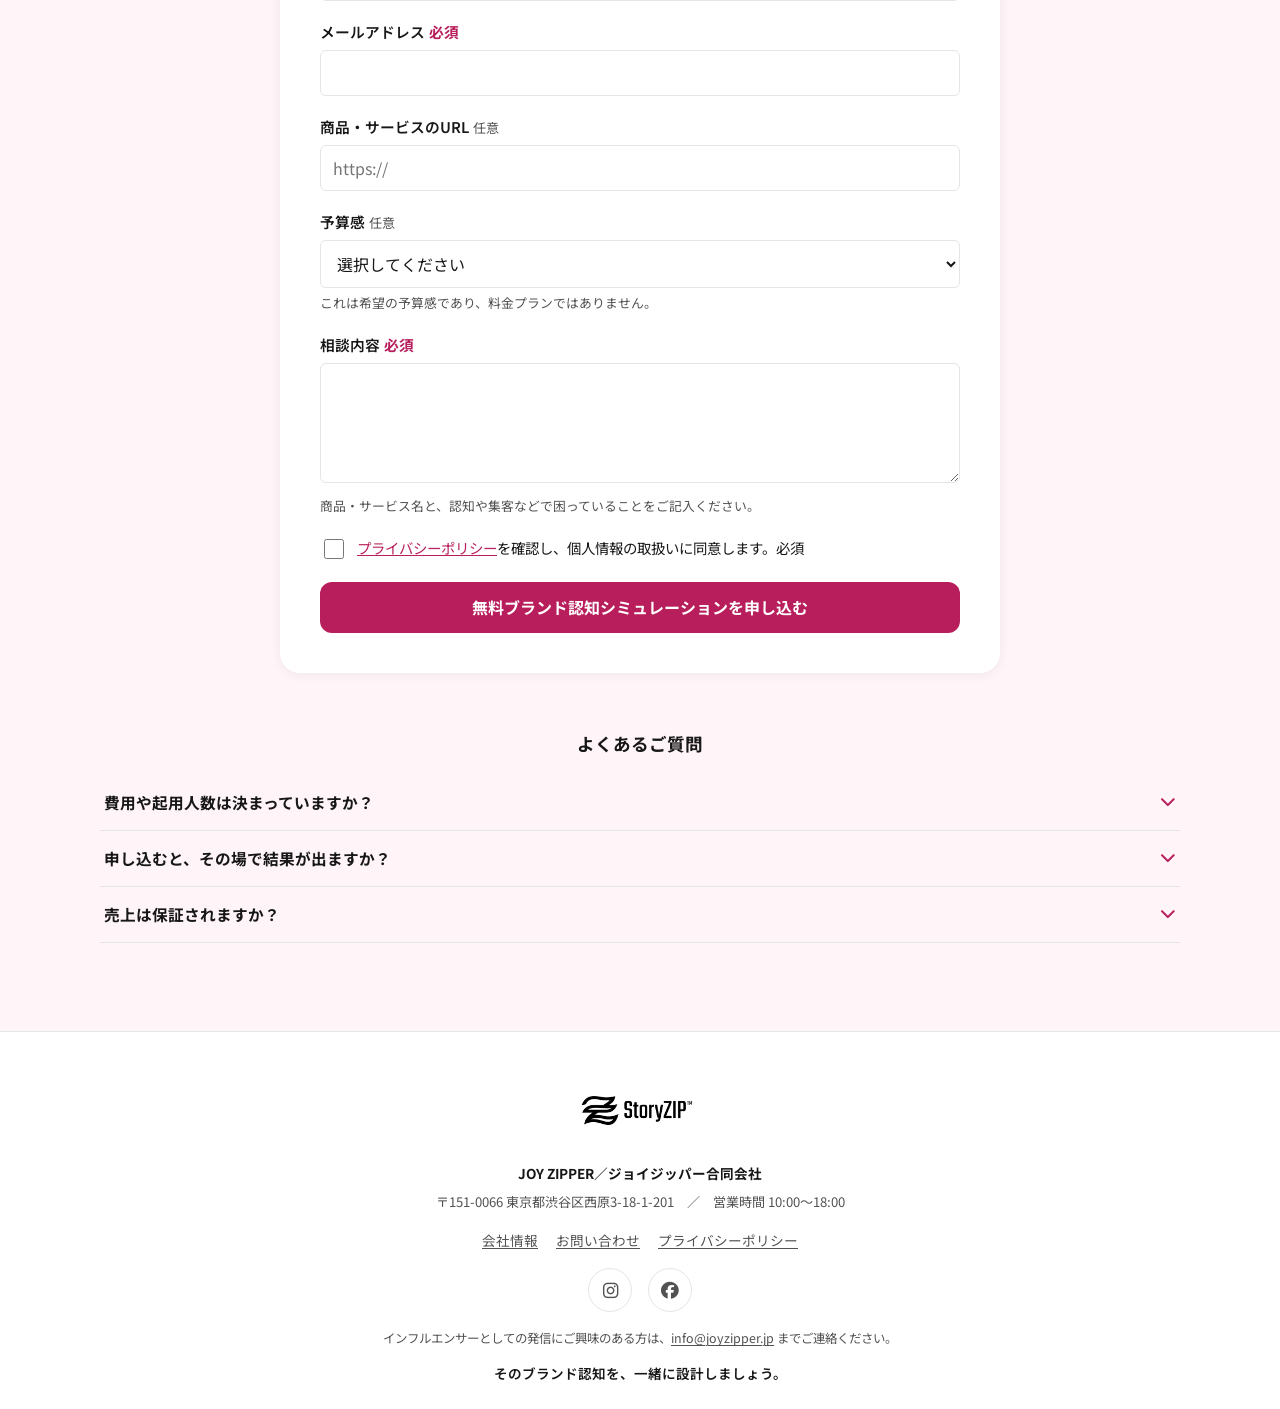
==== commit 924ff860: "Instagram投稿の比率・デザイン調整" ====
--- a/public/index.html
+++ b/public/index.html
@@ -262,51 +262,63 @@
 
         <div class="ig-feed-grid">
           <a class="ig-feed-item" href="https://www.instagram.com/p/DeHH4oBpy95/" target="_blank" rel="noopener noreferrer" aria-label="Instagramの投稿を見る（新しいタブで開く）">
-            <img src="images/instagram/ig-01.jpg" alt="StoryZIP™︎ 公式Instagram投稿" width="640" height="640" loading="lazy">
+            <img src="images/instagram/ig-01.jpg" alt="StoryZIP™︎ 公式Instagram投稿" width="640" height="853" loading="lazy">
+            <span class="ig-feed-badge"><i class="fas fa-play" aria-hidden="true"></i></span>
             <span class="ig-feed-overlay"><i class="fab fa-instagram" aria-hidden="true"></i>Instagramで見る</span>
           </a>
           <a class="ig-feed-item" href="https://www.instagram.com/p/DeHHkZzpvmg/" target="_blank" rel="noopener noreferrer" aria-label="Instagramの投稿を見る（新しいタブで開く）">
-            <img src="images/instagram/ig-02.jpg" alt="StoryZIP™︎ 公式Instagram投稿" width="640" height="640" loading="lazy">
+            <img src="images/instagram/ig-02.jpg" alt="StoryZIP™︎ 公式Instagram投稿" width="640" height="853" loading="lazy">
+            <span class="ig-feed-badge"><i class="fas fa-play" aria-hidden="true"></i></span>
             <span class="ig-feed-overlay"><i class="fab fa-instagram" aria-hidden="true"></i>Instagramで見る</span>
           </a>
           <a class="ig-feed-item" href="https://www.instagram.com/p/Dd8nmgWJeYh/" target="_blank" rel="noopener noreferrer" aria-label="Instagramの投稿を見る（新しいタブで開く）">
-            <img src="images/instagram/ig-03.jpg" alt="StoryZIP™︎ 公式Instagram投稿" width="640" height="640" loading="lazy">
+            <img src="images/instagram/ig-03.jpg" alt="StoryZIP™︎ 公式Instagram投稿" width="640" height="853" loading="lazy">
+            <span class="ig-feed-badge"><i class="fas fa-play" aria-hidden="true"></i></span>
             <span class="ig-feed-overlay"><i class="fab fa-instagram" aria-hidden="true"></i>Instagramで見る</span>
           </a>
           <a class="ig-feed-item" href="https://www.instagram.com/p/DdRQGc-p4Xj/" target="_blank" rel="noopener noreferrer" aria-label="Instagramの投稿を見る（新しいタブで開く）">
-            <img src="images/instagram/ig-04.jpg" alt="StoryZIP™︎ 公式Instagram投稿" width="640" height="640" loading="lazy">
+            <img src="images/instagram/ig-04.jpg" alt="StoryZIP™︎ 公式Instagram投稿" width="640" height="853" loading="lazy">
+            <span class="ig-feed-badge"><i class="fas fa-play" aria-hidden="true"></i></span>
             <span class="ig-feed-overlay"><i class="fab fa-instagram" aria-hidden="true"></i>Instagramで見る</span>
           </a>
           <a class="ig-feed-item" href="https://www.instagram.com/p/DdRP-REpzoZ/" target="_blank" rel="noopener noreferrer" aria-label="Instagramの投稿を見る（新しいタブで開く）">
-            <img src="images/instagram/ig-05.jpg" alt="StoryZIP™︎ 公式Instagram投稿" width="640" height="640" loading="lazy">
+            <img src="images/instagram/ig-05.jpg" alt="StoryZIP™︎ 公式Instagram投稿" width="640" height="853" loading="lazy">
+            <span class="ig-feed-badge"><i class="fas fa-play" aria-hidden="true"></i></span>
             <span class="ig-feed-overlay"><i class="fab fa-instagram" aria-hidden="true"></i>Instagramで見る</span>
           </a>
           <a class="ig-feed-item" href="https://www.instagram.com/p/DdRPxnkJXdQ/" target="_blank" rel="noopener noreferrer" aria-label="Instagramの投稿を見る（新しいタブで開く）">
-            <img src="images/instagram/ig-06.jpg" alt="StoryZIP™︎ 公式Instagram投稿" width="640" height="640" loading="lazy">
+            <img src="images/instagram/ig-06.jpg" alt="StoryZIP™︎ 公式Instagram投稿" width="640" height="853" loading="lazy">
+            <span class="ig-feed-badge"><i class="fas fa-play" aria-hidden="true"></i></span>
             <span class="ig-feed-overlay"><i class="fab fa-instagram" aria-hidden="true"></i>Instagramで見る</span>
           </a>
           <a class="ig-feed-item" href="https://www.instagram.com/p/DcQalh2pwa-/" target="_blank" rel="noopener noreferrer" aria-label="Instagramの投稿を見る（新しいタブで開く）">
-            <img src="images/instagram/ig-07.jpg" alt="StoryZIP™︎ 公式Instagram投稿" width="640" height="640" loading="lazy">
+            <img src="images/instagram/ig-07.jpg" alt="StoryZIP™︎ 公式Instagram投稿" width="640" height="853" loading="lazy">
+            <span class="ig-feed-badge"><i class="fas fa-play" aria-hidden="true"></i></span>
             <span class="ig-feed-overlay"><i class="fab fa-instagram" aria-hidden="true"></i>Instagramで見る</span>
           </a>
           <a class="ig-feed-item" href="https://www.instagram.com/p/DcQaUyWpJFs/" target="_blank" rel="noopener noreferrer" aria-label="Instagramの投稿を見る（新しいタブで開く）">
-            <img src="images/instagram/ig-08.jpg" alt="StoryZIP™︎ 公式Instagram投稿" width="640" height="640" loading="lazy">
+            <img src="images/instagram/ig-08.jpg" alt="StoryZIP™︎ 公式Instagram投稿" width="640" height="853" loading="lazy">
+            <span class="ig-feed-badge"><i class="fas fa-play" aria-hidden="true"></i></span>
             <span class="ig-feed-overlay"><i class="fab fa-instagram" aria-hidden="true"></i>Instagramで見る</span>
           </a>
           <a class="ig-feed-item" href="https://www.instagram.com/p/DcQaMzuJQx_/" target="_blank" rel="noopener noreferrer" aria-label="Instagramの投稿を見る（新しいタブで開く）">
-            <img src="images/instagram/ig-09.jpg" alt="StoryZIP™︎ 公式Instagram投稿" width="640" height="640" loading="lazy">
+            <img src="images/instagram/ig-09.jpg" alt="StoryZIP™︎ 公式Instagram投稿" width="640" height="853" loading="lazy">
+            <span class="ig-feed-badge"><i class="fas fa-play" aria-hidden="true"></i></span>
             <span class="ig-feed-overlay"><i class="fab fa-instagram" aria-hidden="true"></i>Instagramで見る</span>
           </a>
           <a class="ig-feed-item" href="https://www.instagram.com/p/DXJ3SfGCXg1/" target="_blank" rel="noopener noreferrer" aria-label="Instagramの投稿を見る（新しいタブで開く）">
-            <img src="images/instagram/ig-10.jpg" alt="StoryZIP™︎ 公式Instagram投稿" width="640" height="640" loading="lazy">
+            <img src="images/instagram/ig-10.jpg" alt="StoryZIP™︎ 公式Instagram投稿" width="640" height="853" loading="lazy">
+            <span class="ig-feed-badge"><i class="fas fa-play" aria-hidden="true"></i></span>
             <span class="ig-feed-overlay"><i class="fab fa-instagram" aria-hidden="true"></i>Instagramで見る</span>
           </a>
           <a class="ig-feed-item" href="https://www.instagram.com/p/DXJ2eTqiRLb/" target="_blank" rel="noopener noreferrer" aria-label="Instagramの投稿を見る（新しいタブで開く）">
-            <img src="images/instagram/ig-11.jpg" alt="StoryZIP™︎ 公式Instagram投稿" width="640" height="640" loading="lazy">
+            <img src="images/instagram/ig-11.jpg" alt="StoryZIP™︎ 公式Instagram投稿" width="640" height="853" loading="lazy">
+            <span class="ig-feed-badge"><i class="fas fa-play" aria-hidden="true"></i></span>
             <span class="ig-feed-overlay"><i class="fab fa-instagram" aria-hidden="true"></i>Instagramで見る</span>
           </a>
           <a class="ig-feed-item" href="https://www.instagram.com/p/DVvui1nCf60/" target="_blank" rel="noopener noreferrer" aria-label="Instagramの投稿を見る（新しいタブで開く）">
-            <img src="images/instagram/ig-12.jpg" alt="StoryZIP™︎ 公式Instagram投稿" width="640" height="640" loading="lazy">
+            <img src="images/instagram/ig-12.jpg" alt="StoryZIP™︎ 公式Instagram投稿" width="640" height="853" loading="lazy">
+            <span class="ig-feed-badge"><i class="fas fa-play" aria-hidden="true"></i></span>
             <span class="ig-feed-overlay"><i class="fab fa-instagram" aria-hidden="true"></i>Instagramで見る</span>
           </a>
         </div>
--- a/public/css/style.css
+++ b/public/css/style.css
@@ -506,7 +506,7 @@
 .ig-feed-item {
   position: relative;
   display: block;
-  aspect-ratio: 1 / 1;
+  aspect-ratio: 3 / 4;
   overflow: hidden;
   background: #111;
 }
@@ -517,6 +517,17 @@
   transition: transform 0.35s ease;
 }
 .ig-feed-item:hover img, .ig-feed-item:focus-visible img { transform: scale(1.04); }
+.ig-feed-badge {
+  position: absolute;
+  top: 8px;
+  right: 8px;
+  color: #fff;
+  font-size: 0.85rem;
+  text-shadow: 0 1px 4px rgba(0, 0, 0, 0.6);
+}
+@media (min-width: 768px) {
+  .ig-feed-badge { font-size: 1rem; top: 10px; right: 10px; }
+}
 .ig-feed-overlay {
   position: absolute;
   inset: 0;
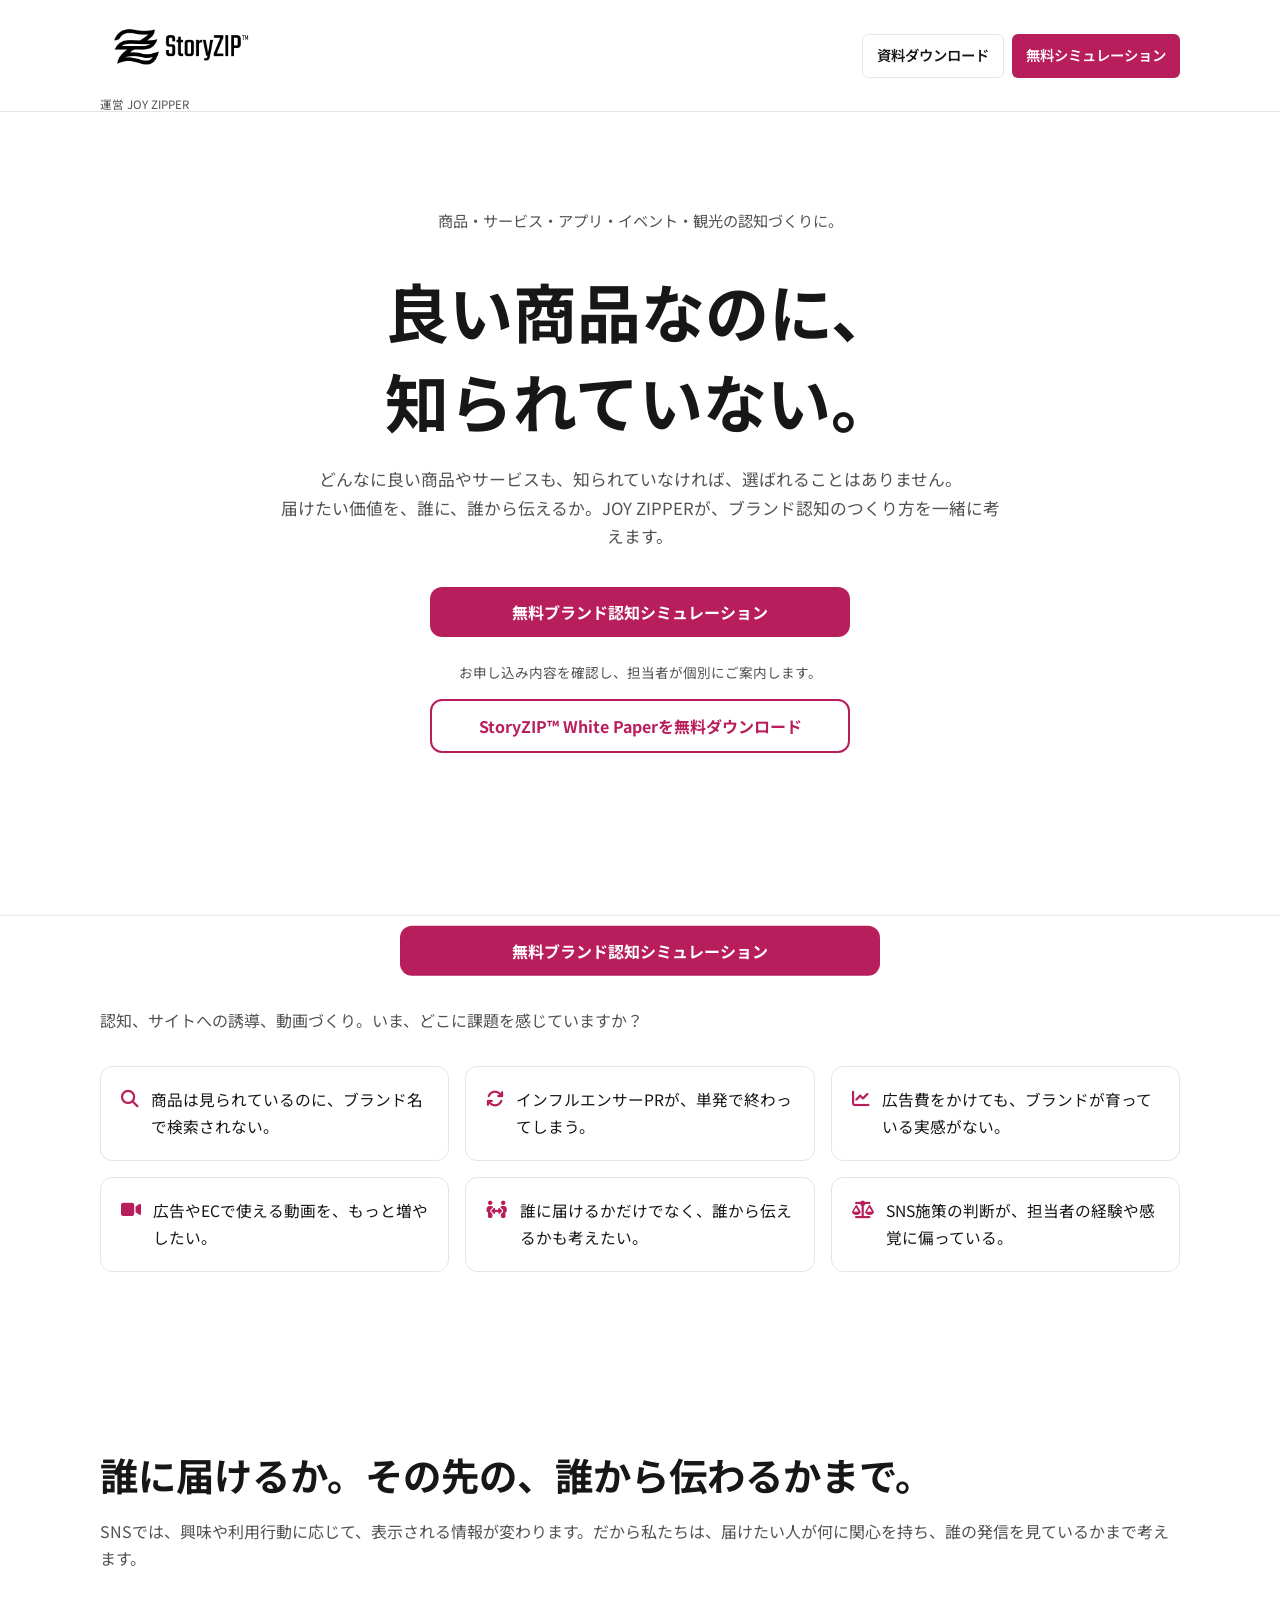
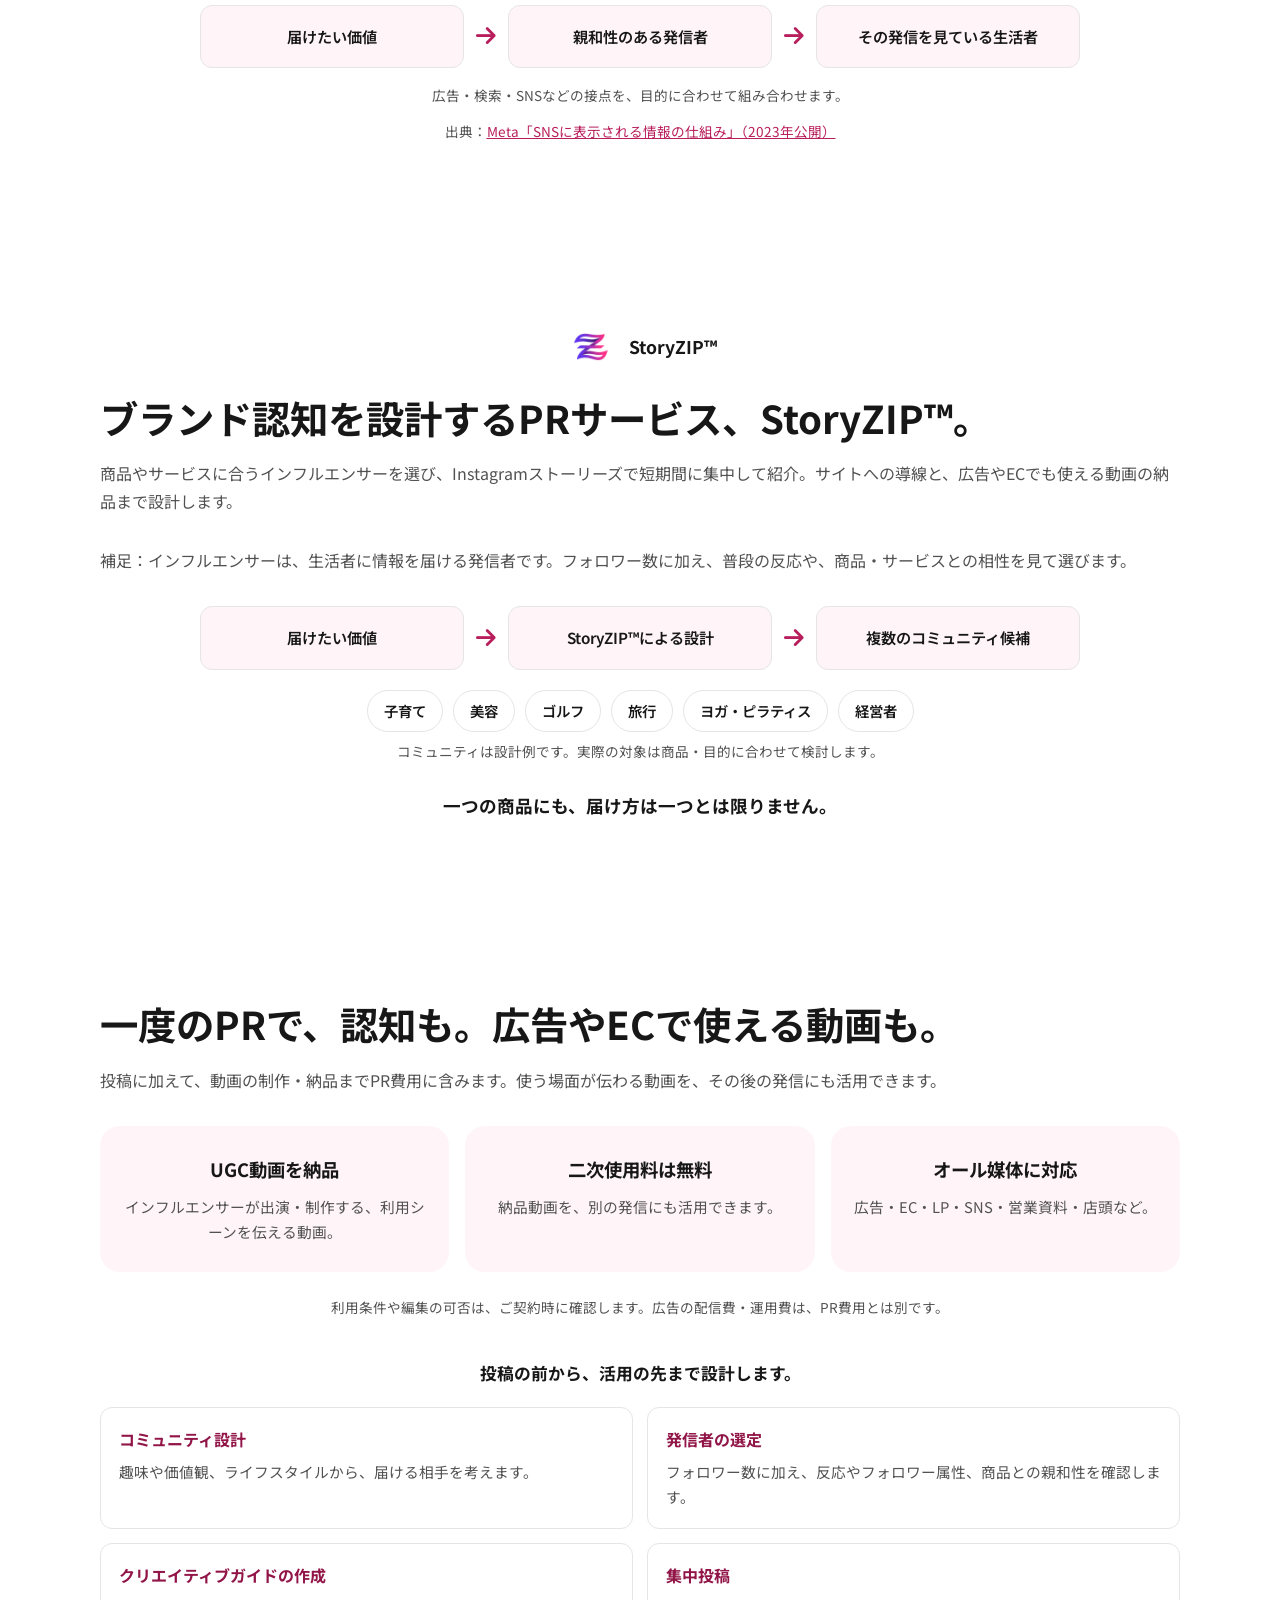
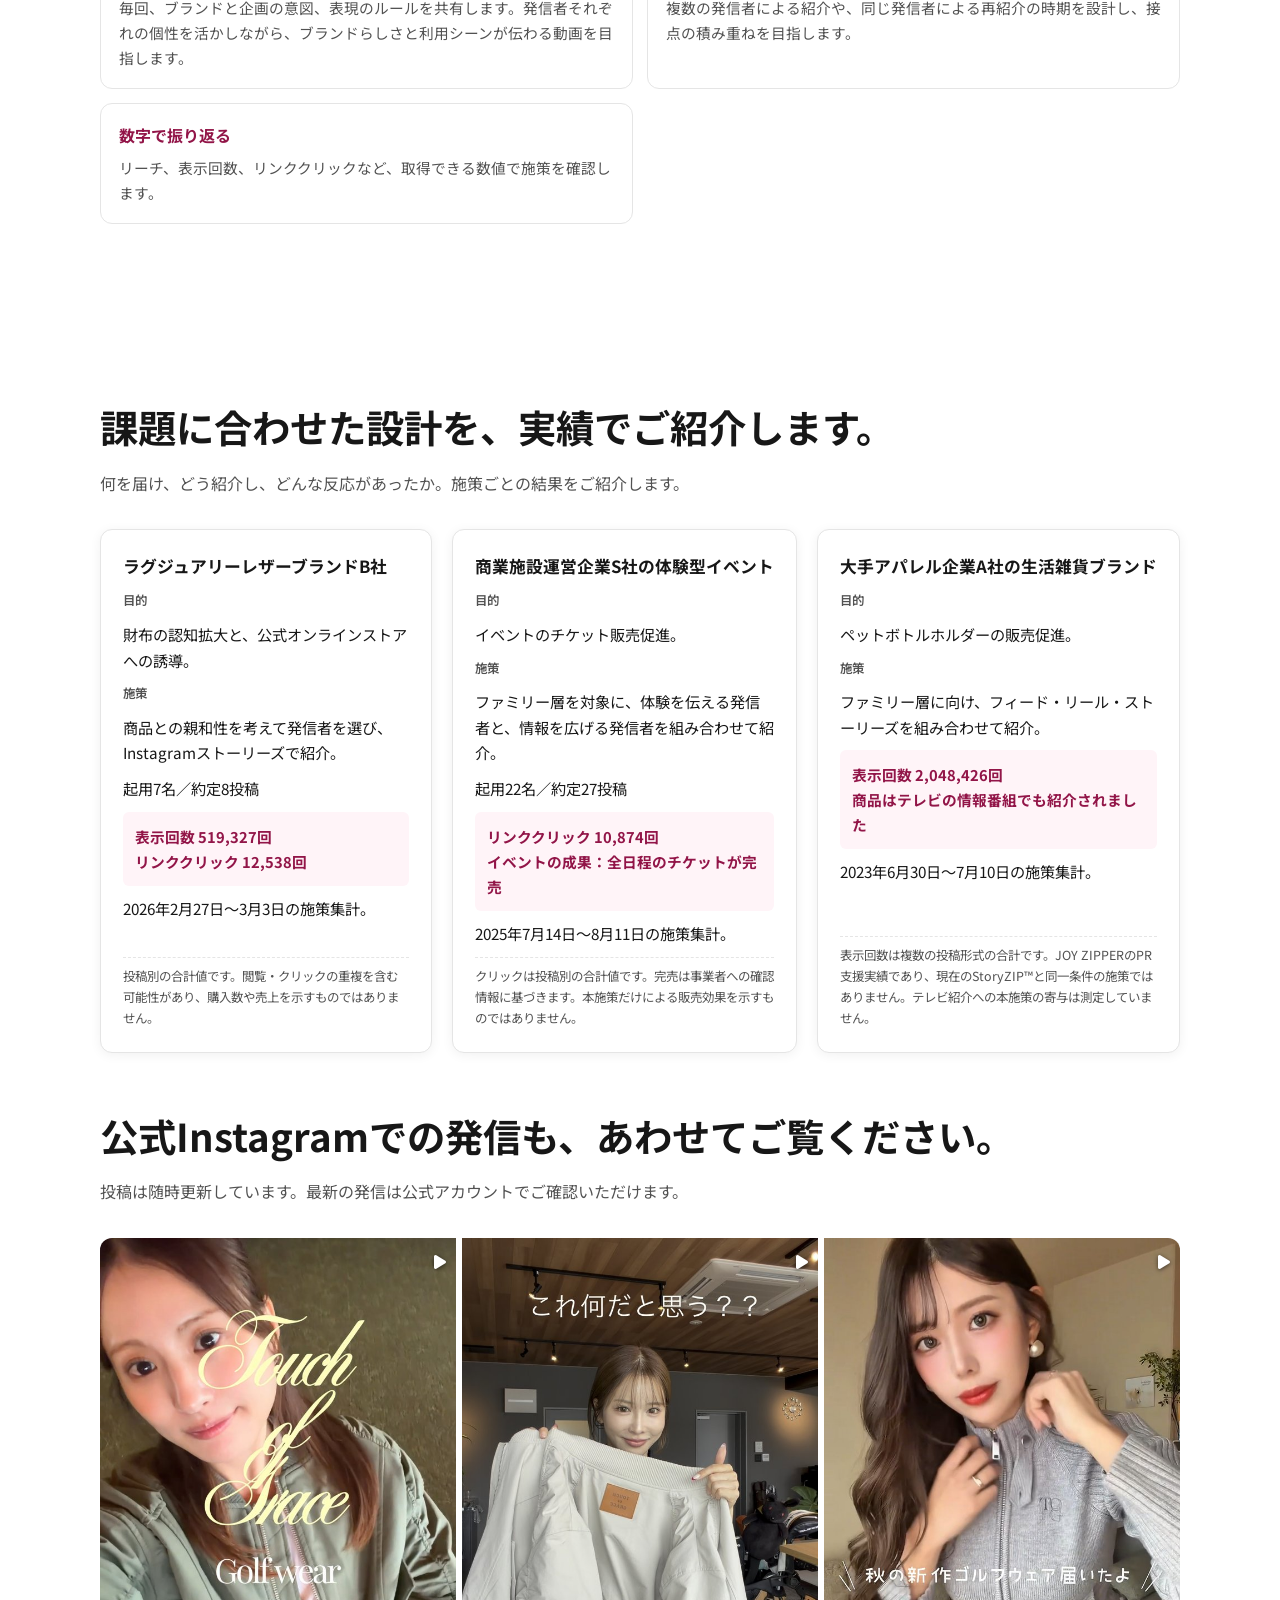
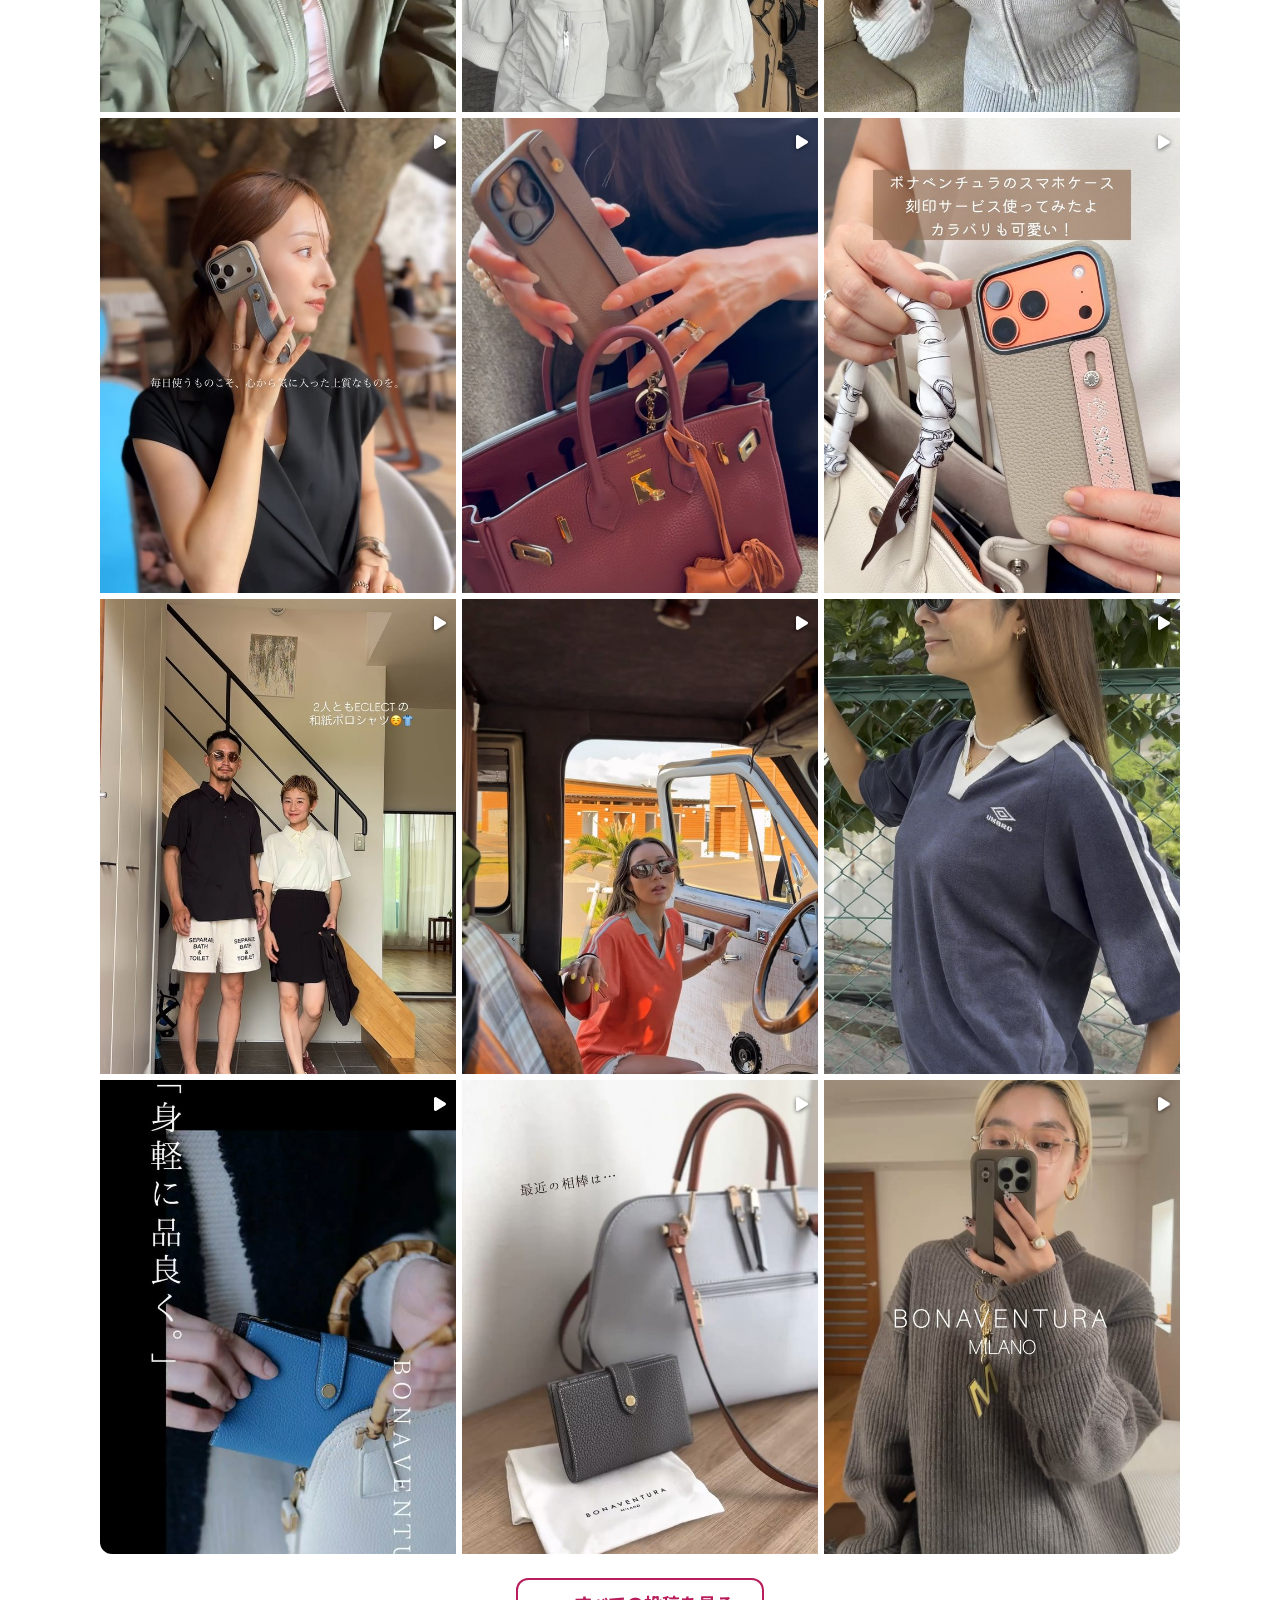
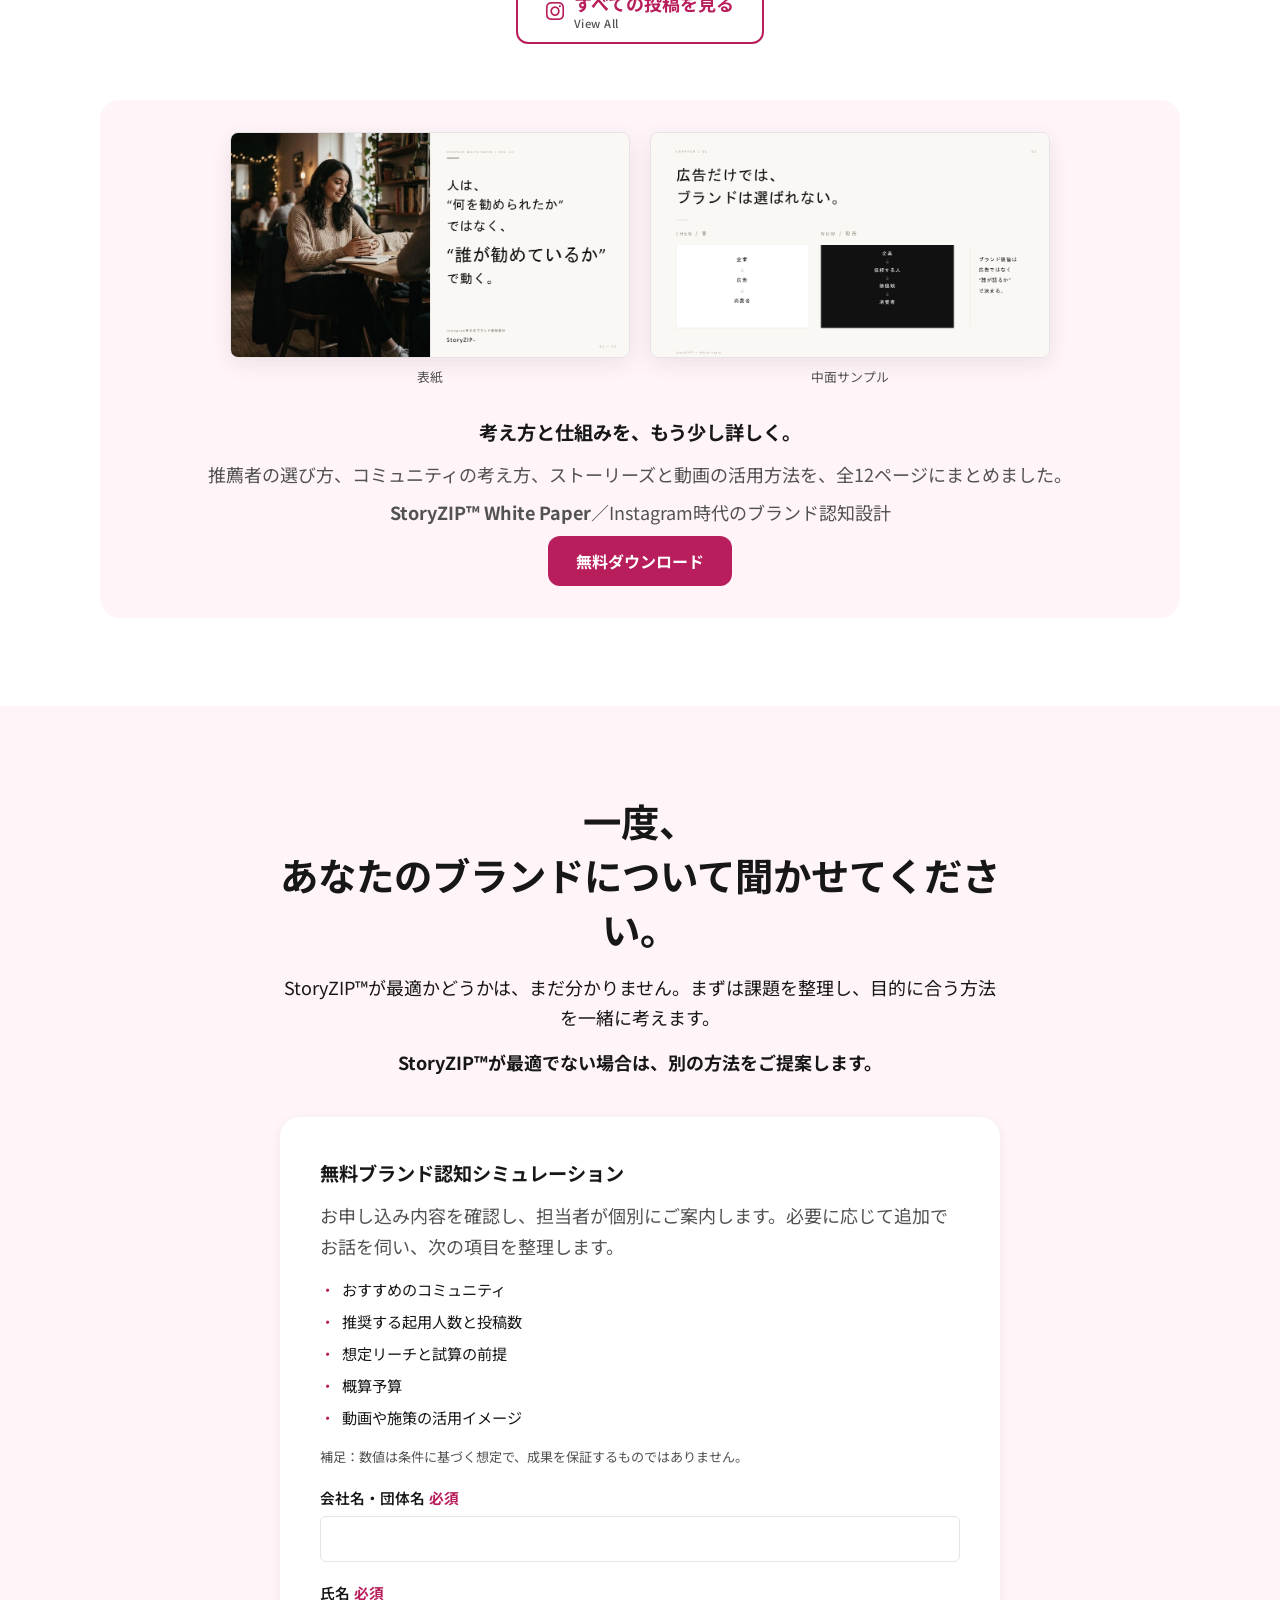
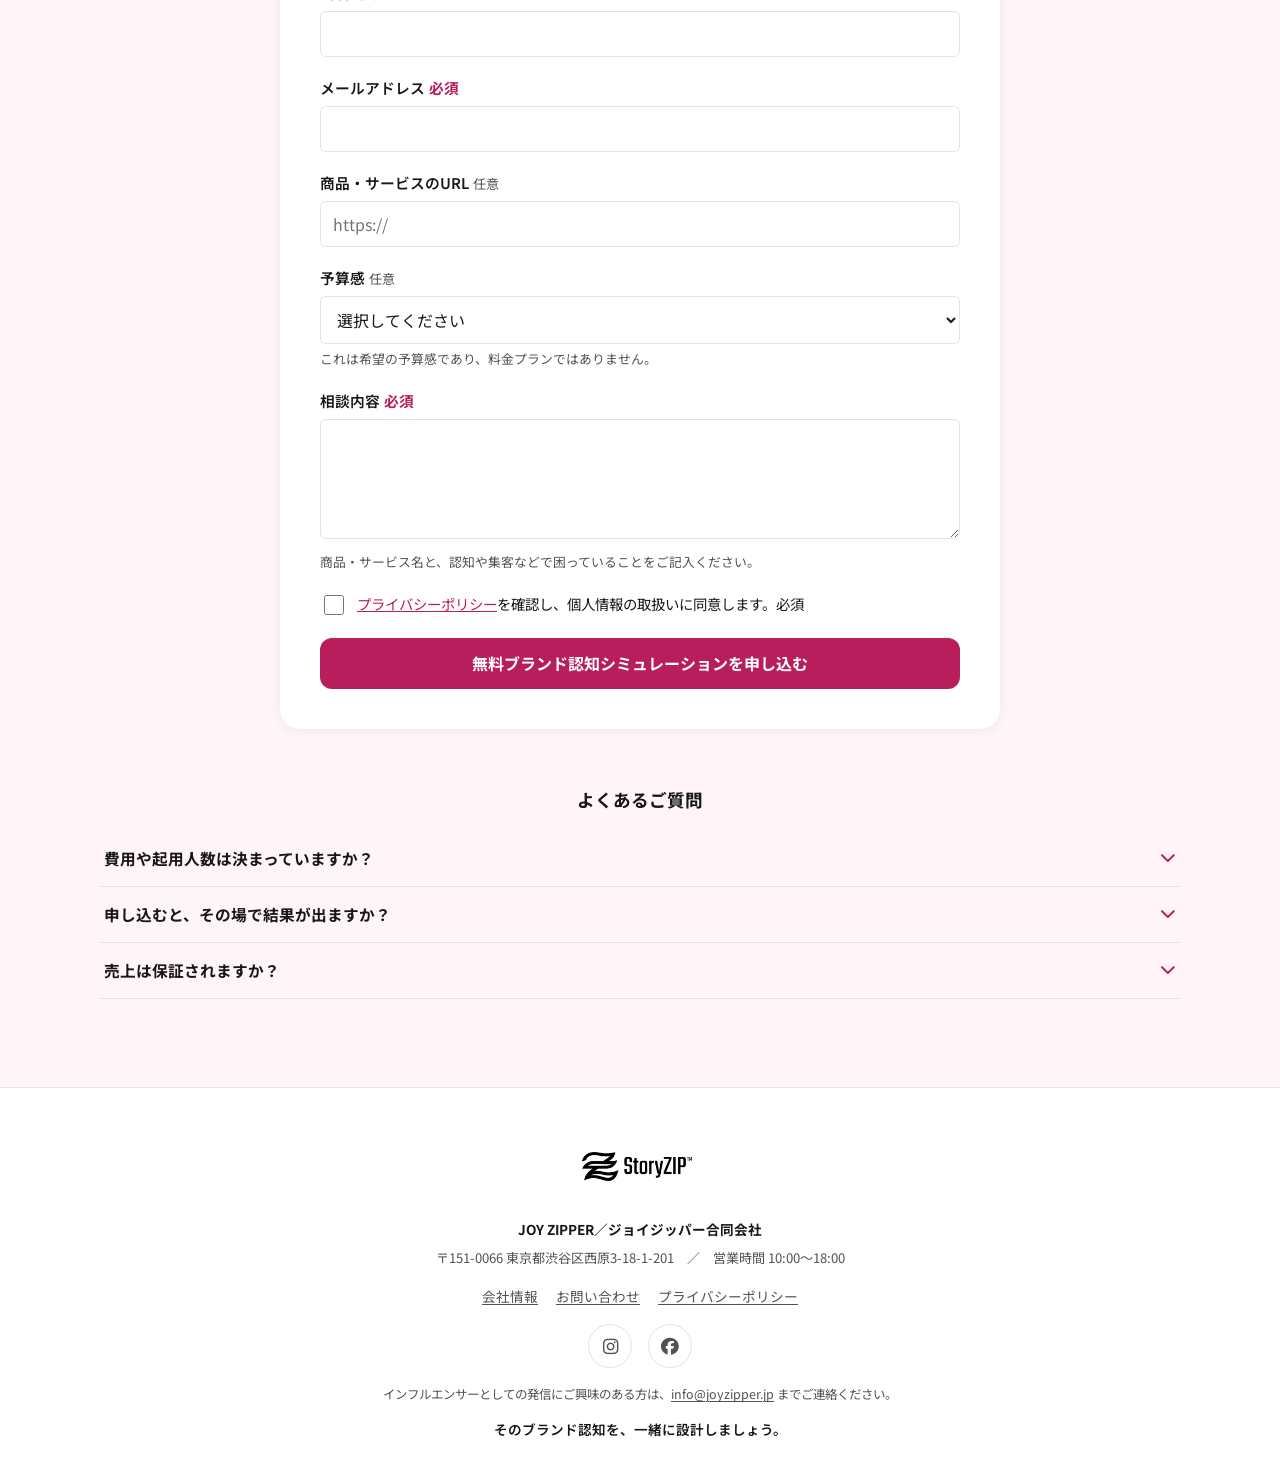
==== commit 6f5a4c20: "ファビコン修正" ====
--- a/public/index.html
+++ b/public/index.html
@@ -19,7 +19,11 @@
   旧訴求（本改修で刷新した文言）との整合を確認できていないため、今回は意図的に og:image を設定していません。
   画像の内容が新原稿と整合すると確認できた時点で追加してください（README参照）。
 -->
-<link rel="icon" type="image/png" href="assets/logos/storyzip-mark-icon-removebg.png">
+<link rel="icon" href="/favicon.ico" sizes="any">
+<link rel="icon" type="image/png" sizes="32x32" href="assets/favicon/favicon-32.png">
+<link rel="icon" type="image/png" sizes="16x16" href="assets/favicon/favicon-16.png">
+<link rel="icon" type="image/png" sizes="192x192" href="assets/favicon/favicon-192.png">
+<link rel="apple-touch-icon" sizes="180x180" href="assets/favicon/apple-touch-icon.png">
 
 <link rel="preconnect" href="https://fonts.googleapis.com">
 <link rel="preconnect" href="https://fonts.gstatic.com" crossorigin>
--- a/public/css/style.css
+++ b/public/css/style.css
@@ -492,7 +492,7 @@
 /* ========================================================
    S6 Instagram発信グリッド（2026-10-27追加）
    ======================================================== */
-.ig-feed-block { margin-top: 56px; }
+.ig-feed-block { margin-top: 56px; margin-bottom: 56px; }
 .ig-feed-grid {
   display: grid;
   grid-template-columns: repeat(3, 1fr);
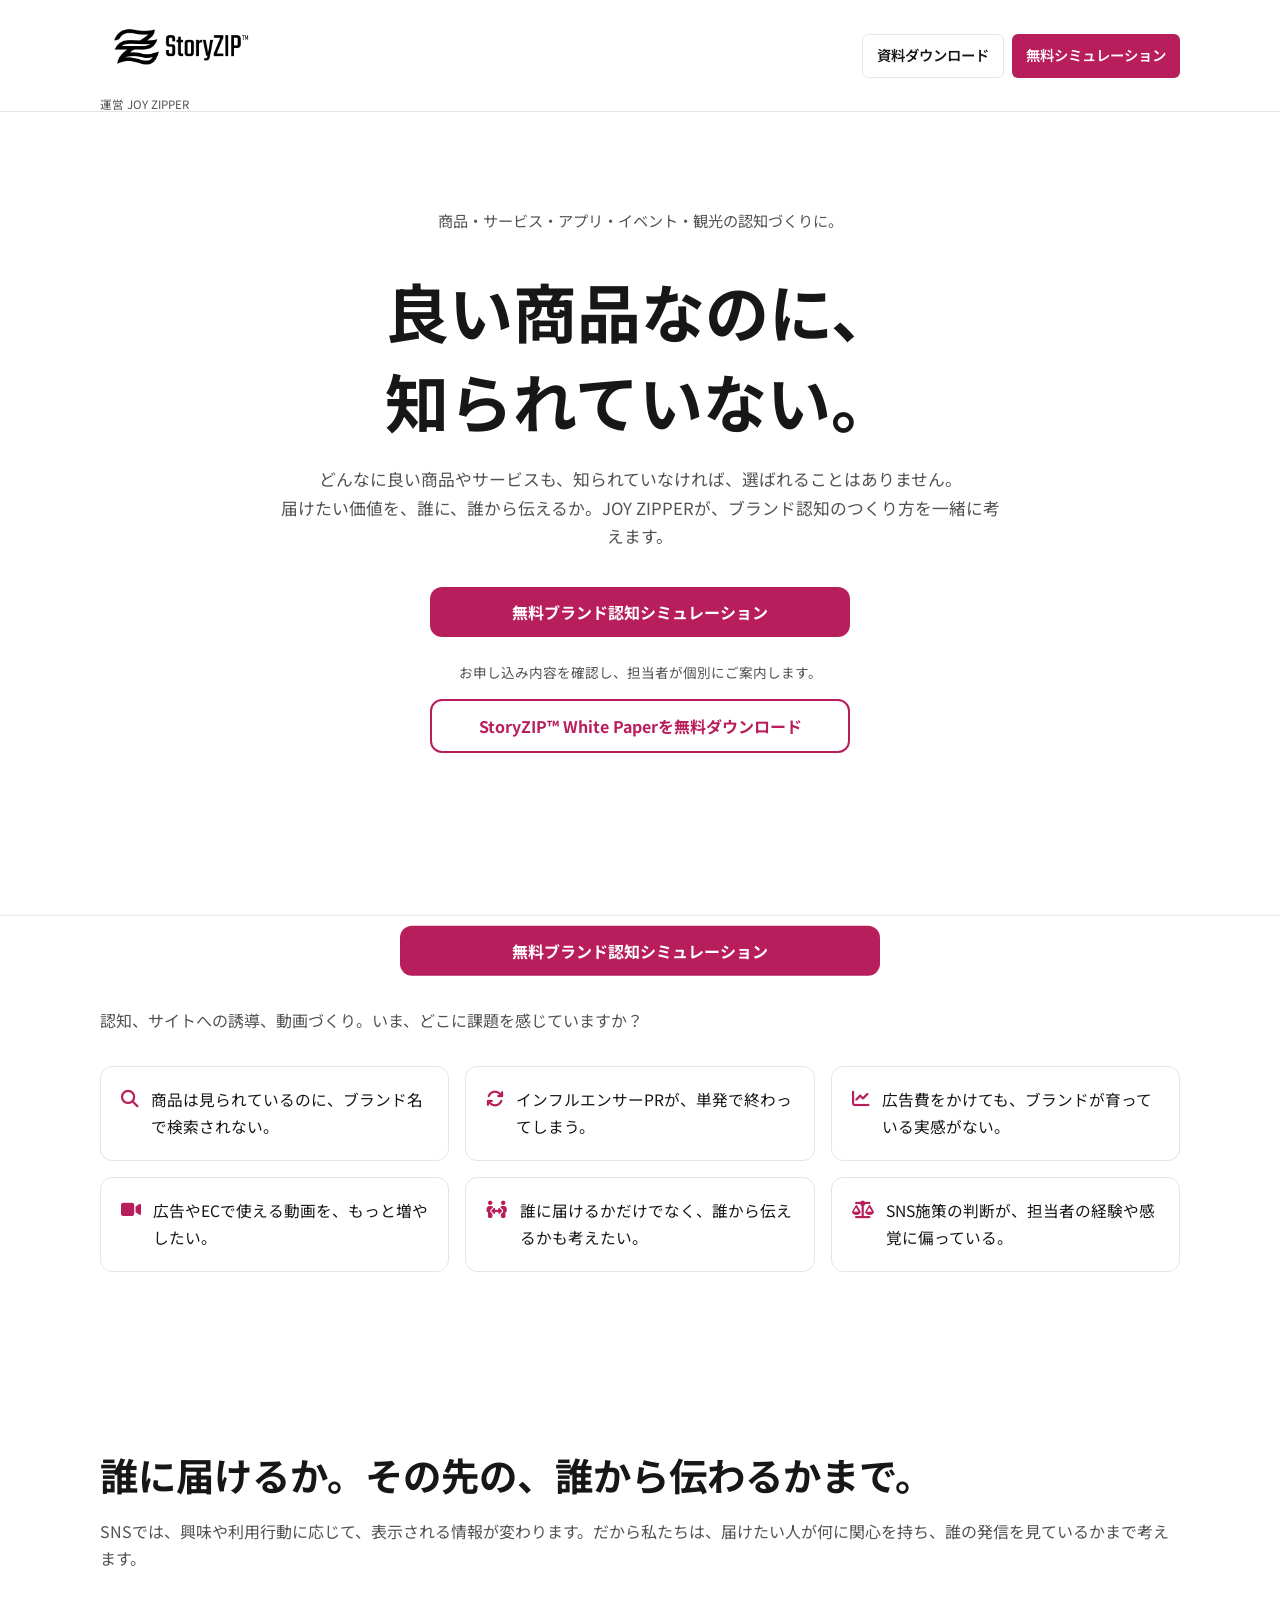
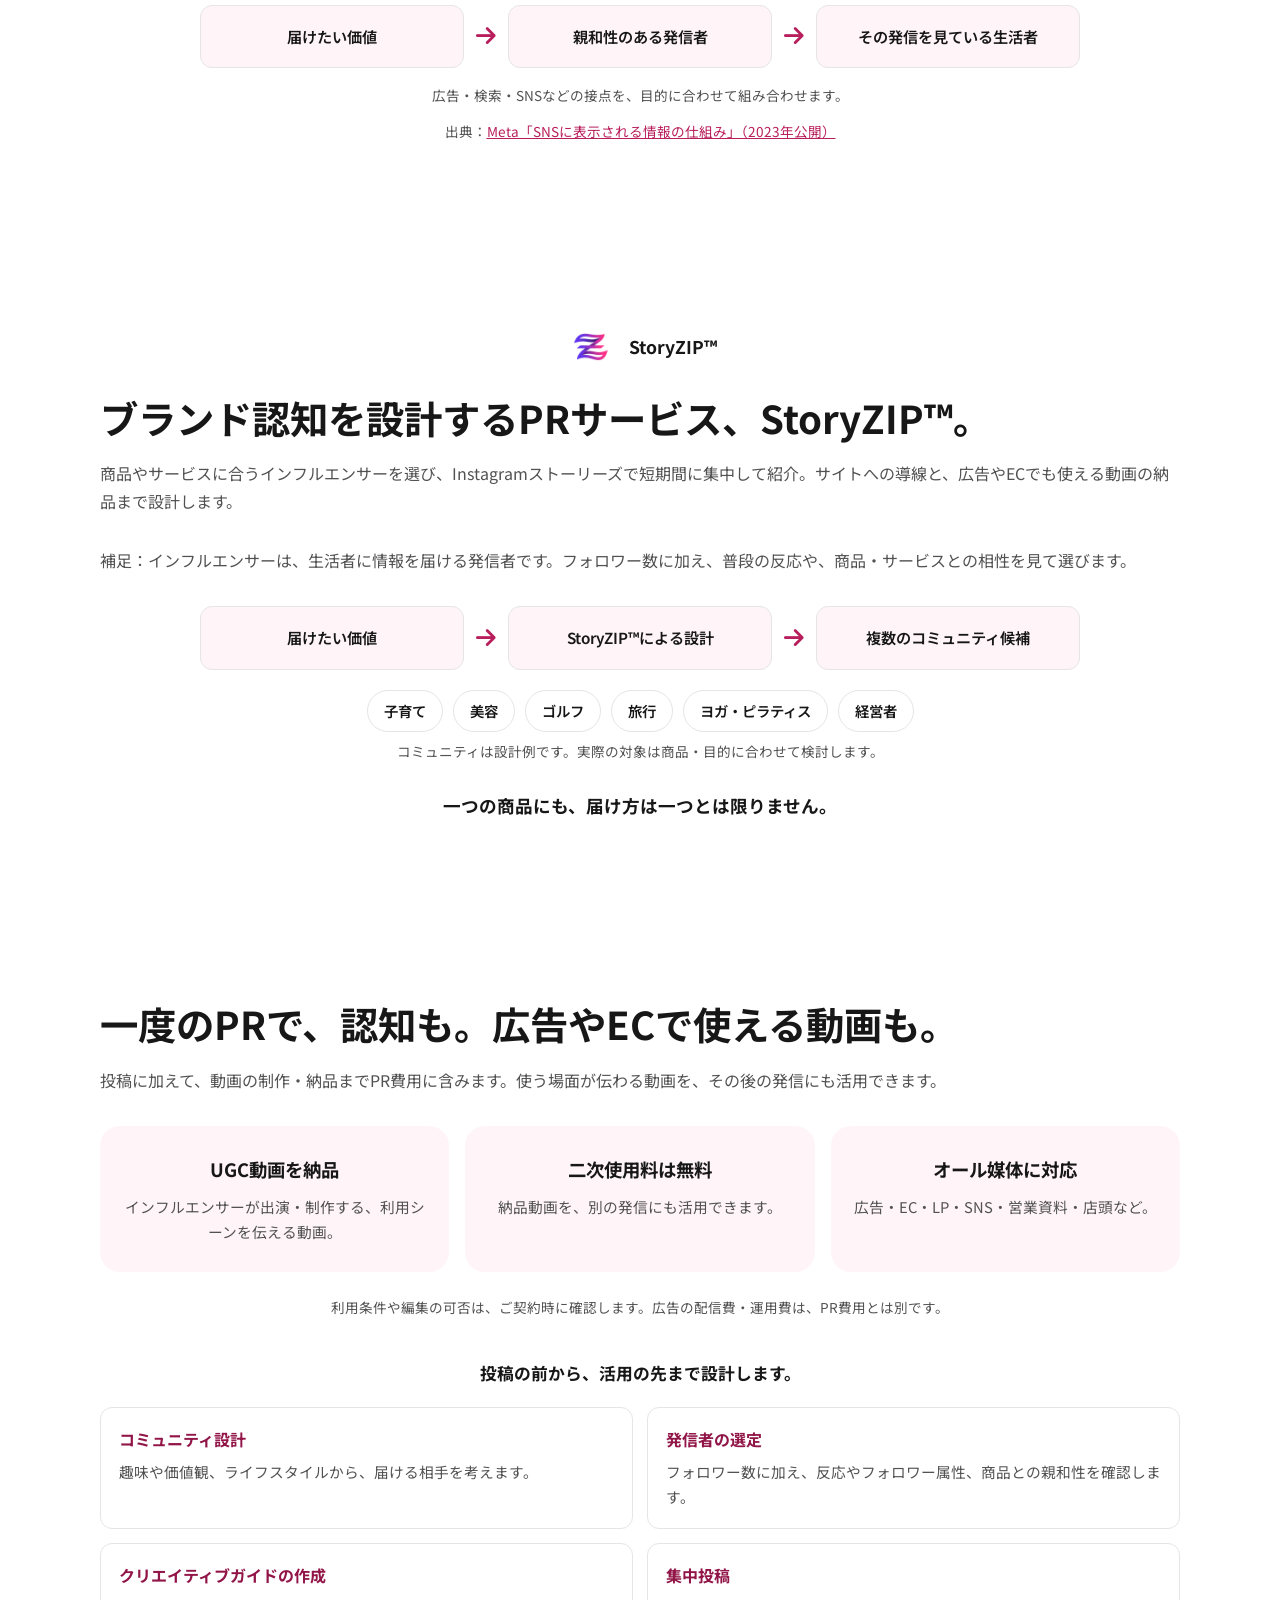
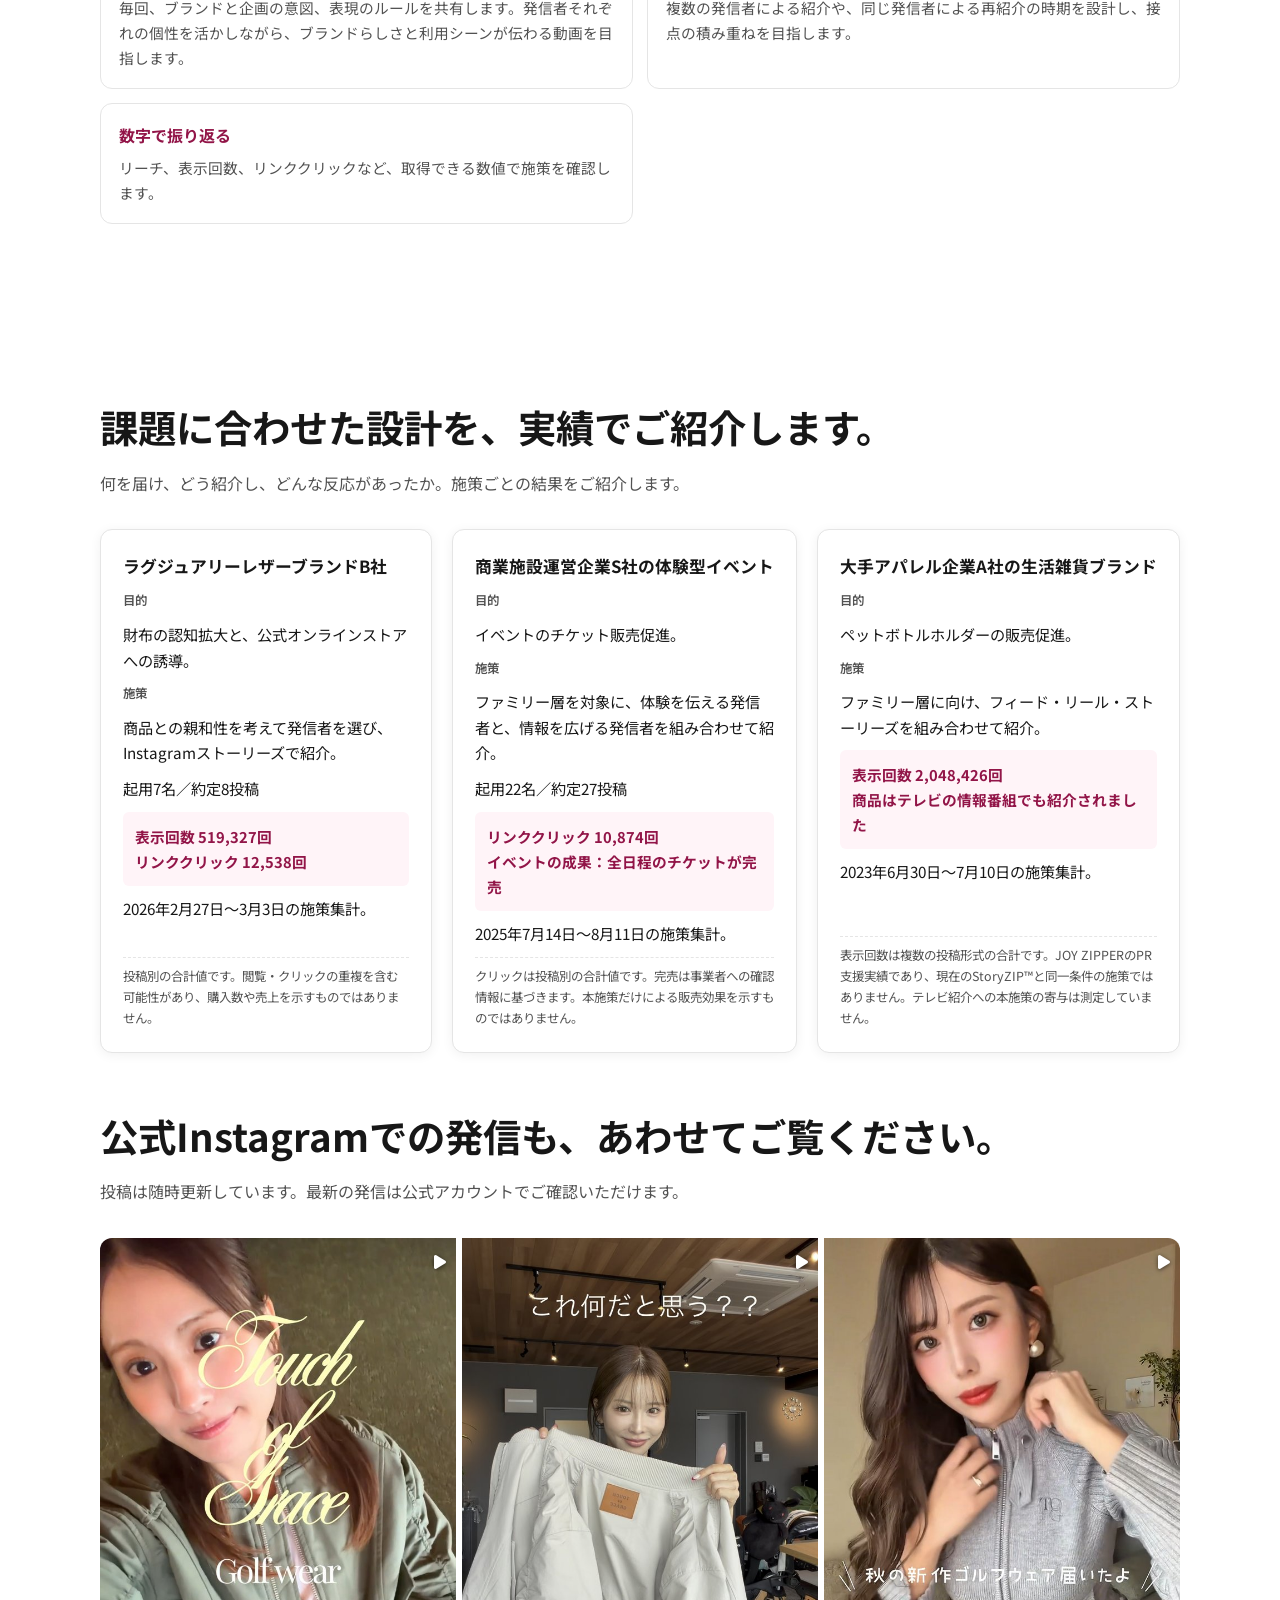
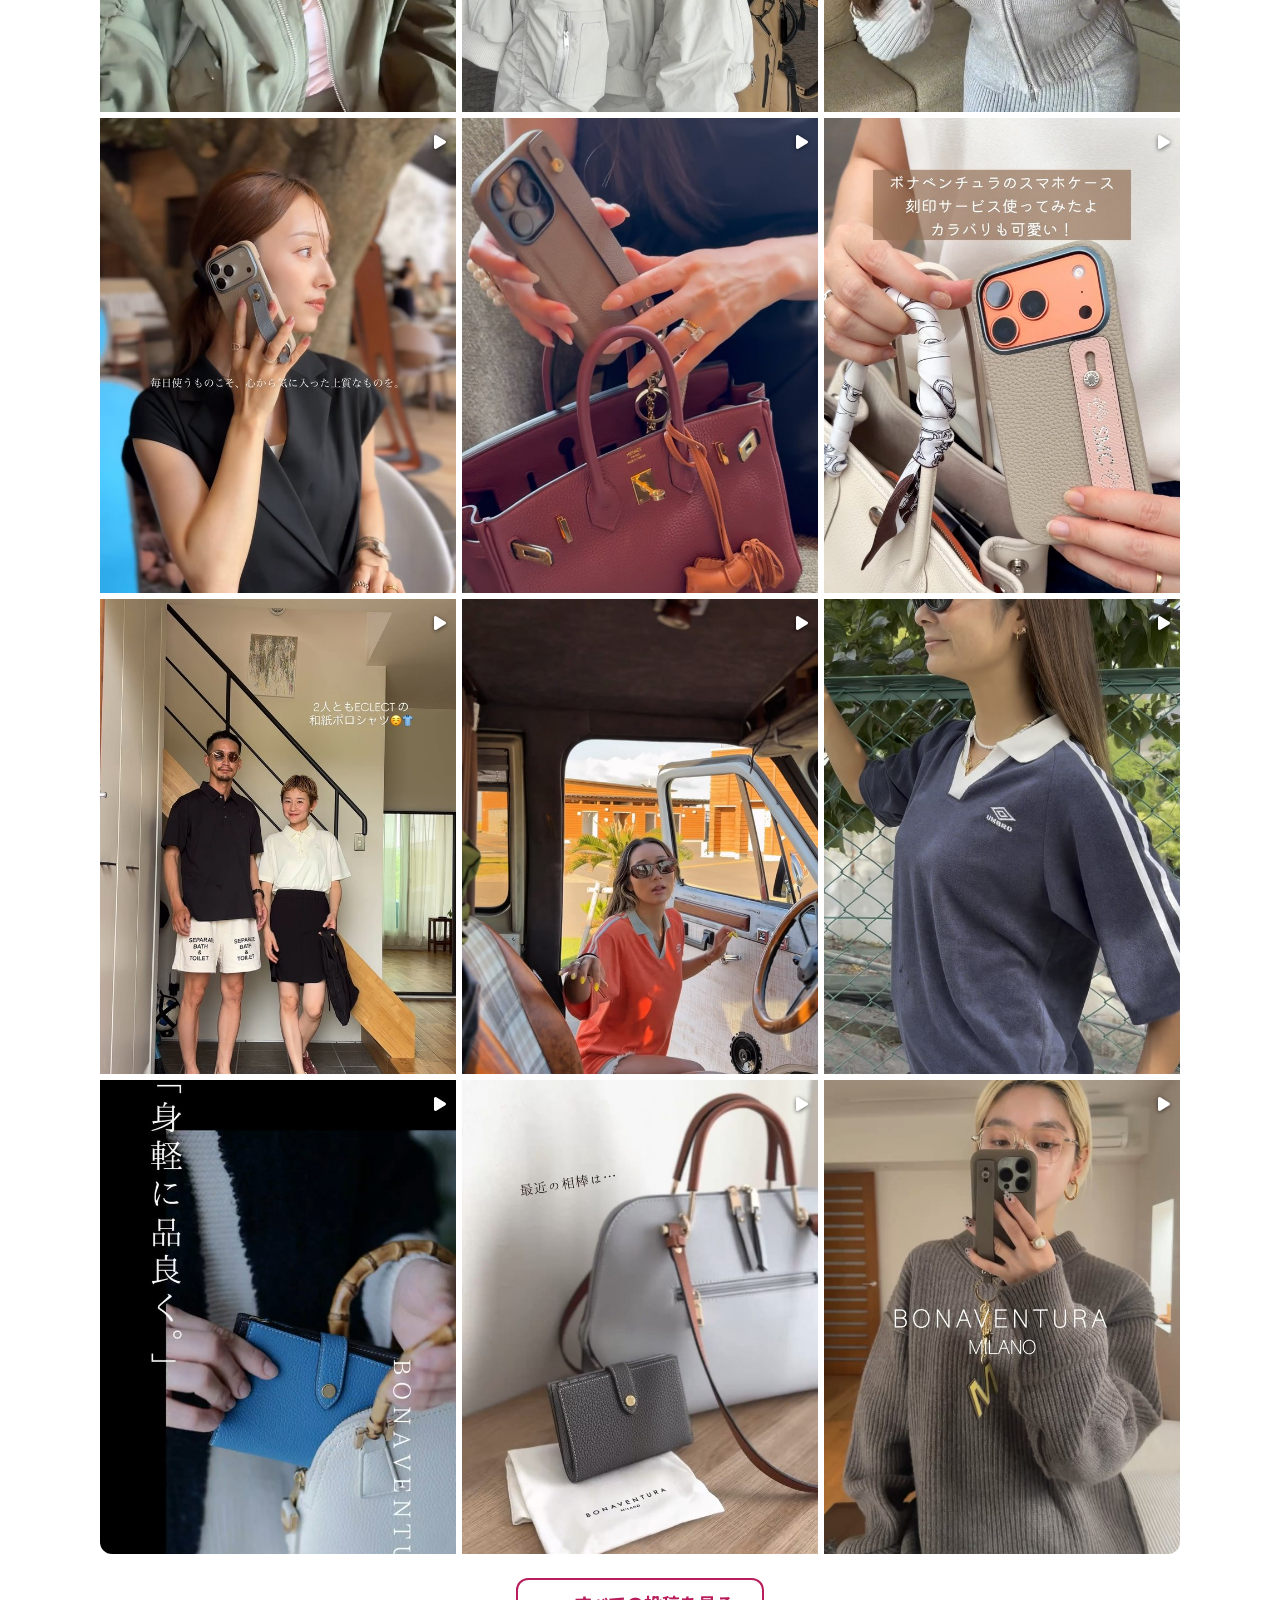
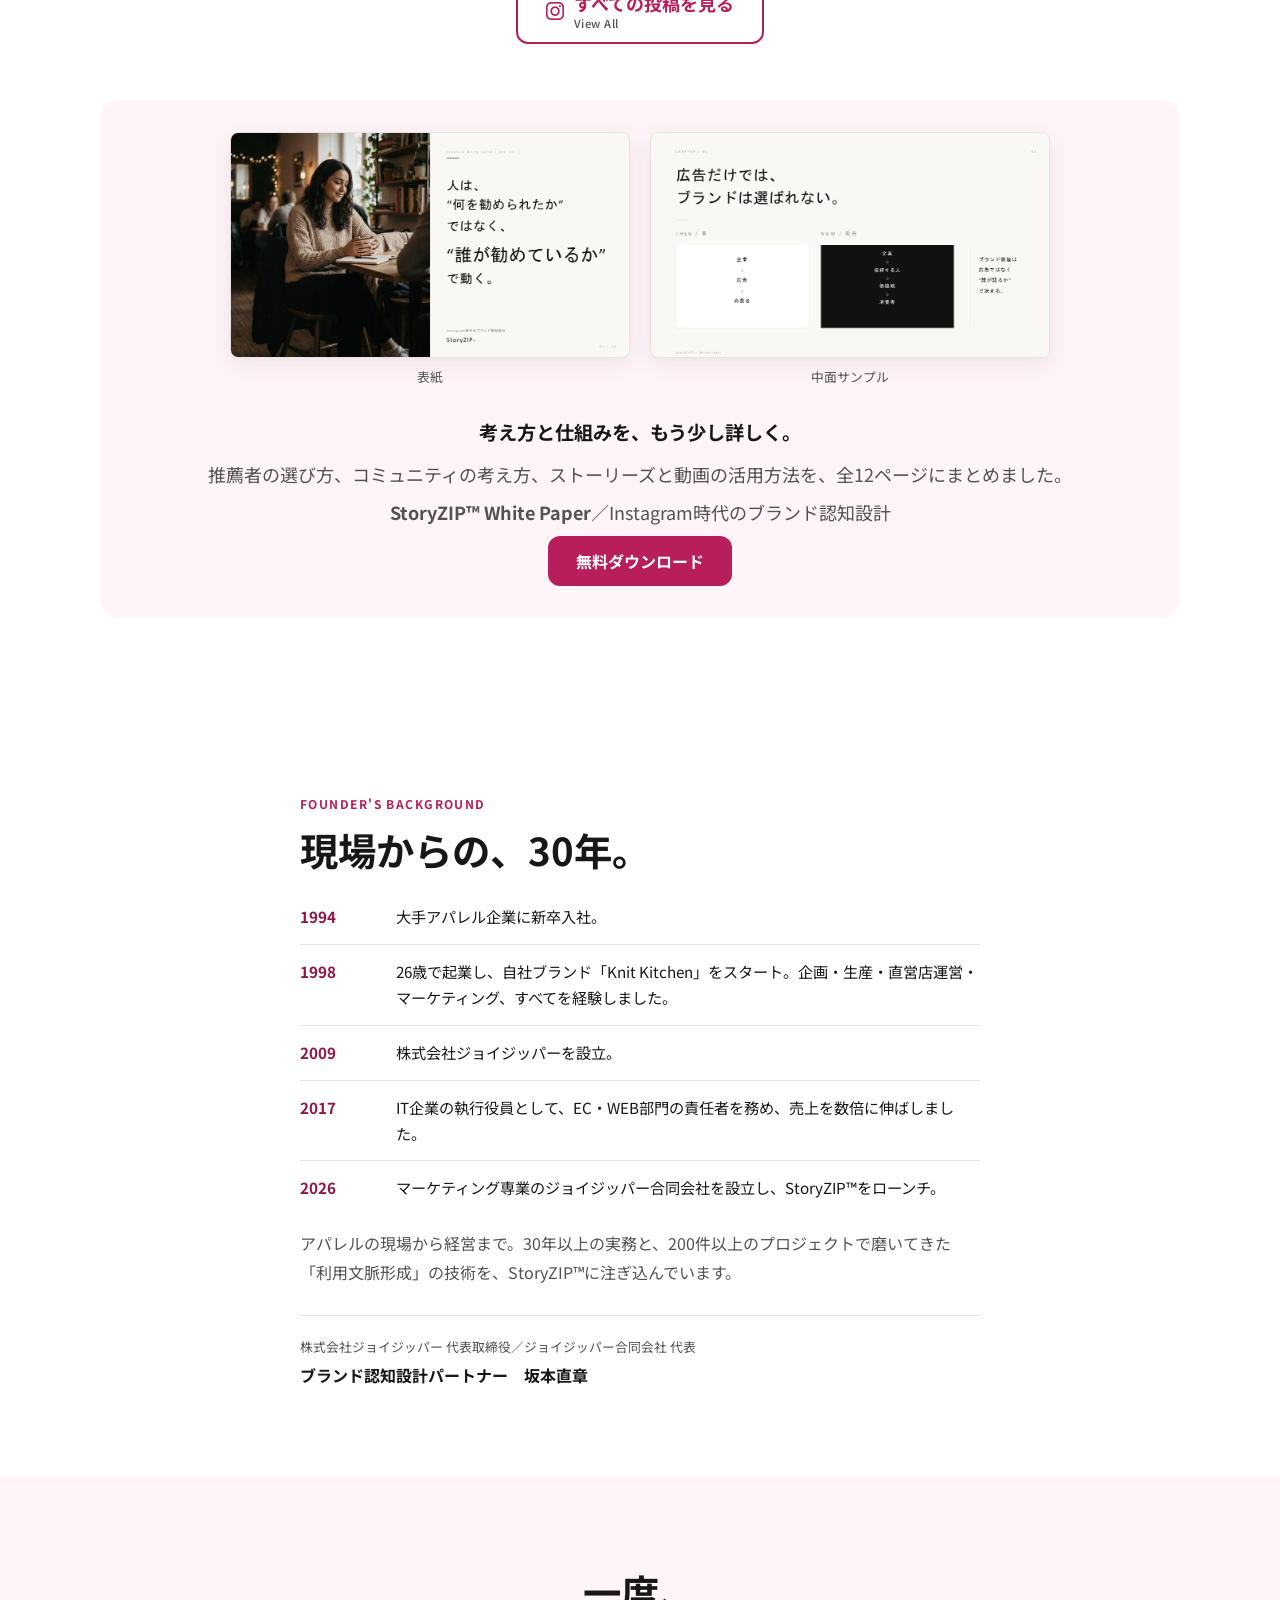
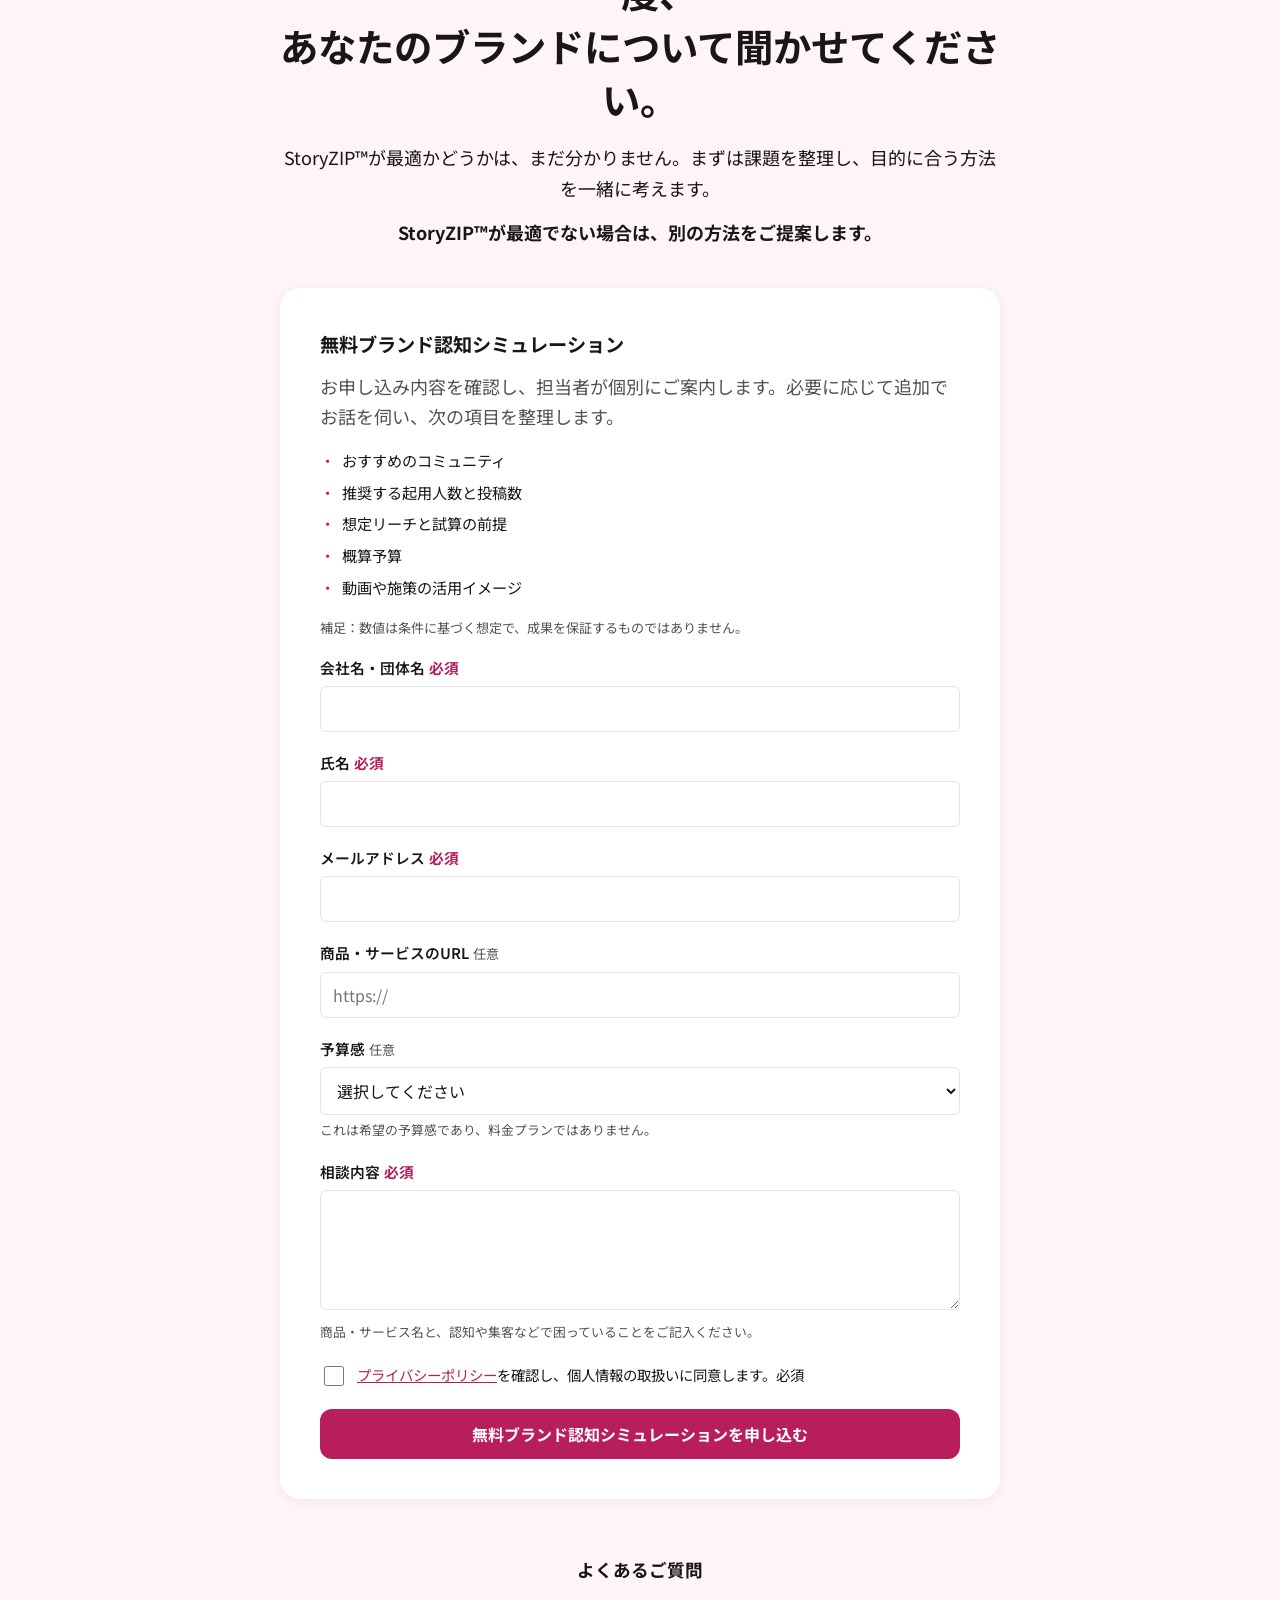
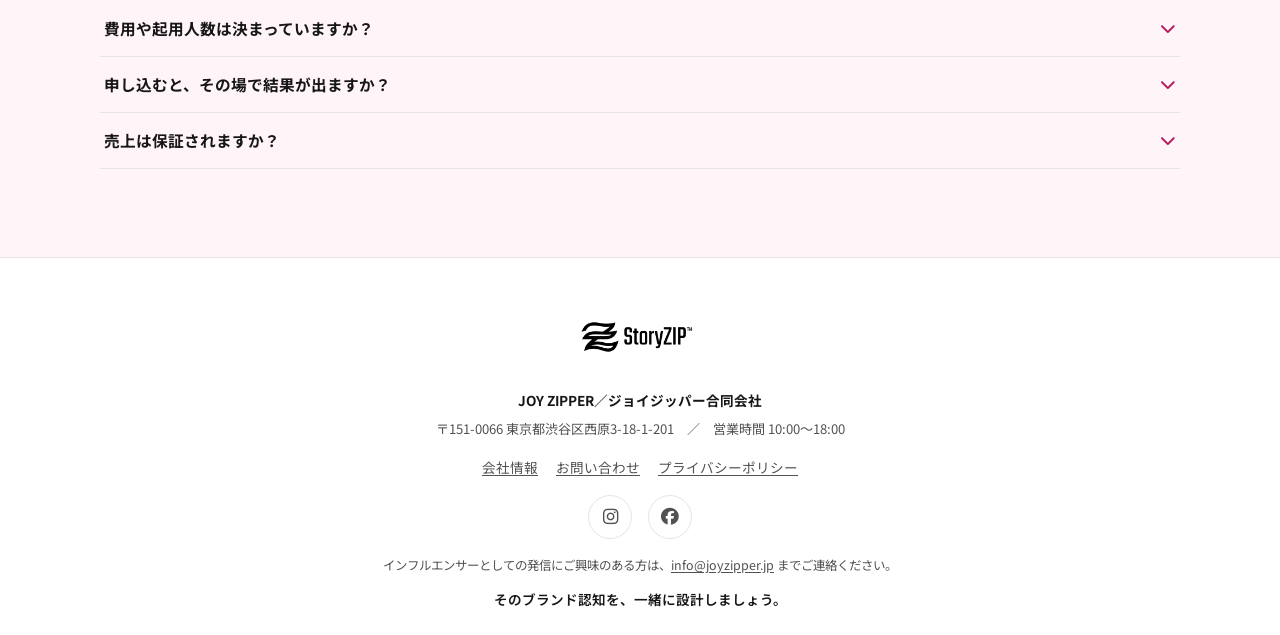
==== commit 7da1ba8f: "経歴" ====
--- a/public/index.html
+++ b/public/index.html
@@ -347,6 +347,31 @@
   </section>
 
   <!-- ============================================================
+       S6B 代表者プロフィール（2026-10-27追加。顔写真なし、経歴テキストのみ）
+       ============================================================ -->
+  <section id="founder" data-section-view="S6B">
+    <div class="container founder-block">
+      <p class="founder-eyebrow">FOUNDER'S BACKGROUND</p>
+      <h2 class="section-heading">現場からの、30年。</h2>
+
+      <ul class="founder-timeline">
+        <li><span class="founder-year">1994</span><span class="founder-event">大手アパレル企業に新卒入社。</span></li>
+        <li><span class="founder-year">1998</span><span class="founder-event">26歳で起業し、自社ブランド「Knit Kitchen」をスタート。企画・生産・直営店運営・マーケティング、すべてを経験しました。</span></li>
+        <li><span class="founder-year">2009</span><span class="founder-event">株式会社ジョイジッパーを設立。</span></li>
+        <li><span class="founder-year">2017</span><span class="founder-event">IT企業の執行役員として、EC・WEB部門の責任者を務め、売上を数倍に伸ばしました。</span></li>
+        <li><span class="founder-year">2026</span><span class="founder-event">マーケティング専業のジョイジッパー合同会社を設立し、StoryZIP™をローンチ。</span></li>
+      </ul>
+
+      <p class="founder-summary">アパレルの現場から経営まで。30年以上の実務と、200件以上のプロジェクトで磨いてきた「利用文脈形成」の技術を、StoryZIP™に注ぎ込んでいます。</p>
+
+      <div class="founder-credit">
+        <p class="founder-companies">株式会社ジョイジッパー 代表取締役／ジョイジッパー合同会社 代表</p>
+        <p class="founder-title">ブランド認知設計パートナー　坂本直章</p>
+      </div>
+    </div>
+  </section>
+
+  <!-- ============================================================
        S7 CTA（相談フォーム）＋ FAQ
        ============================================================ -->
   <section class="cta-section" id="contact" data-section-view="S7">
--- a/public/css/style.css
+++ b/public/css/style.css
@@ -597,6 +597,68 @@
   font-size: 0.8rem;
   text-align: center;
   padding: 8px;
+}
+
+/* ========================================================
+   S6B 代表者プロフィール（2026-10-27追加）
+   ======================================================== */
+.founder-block {
+  max-width: 720px;
+  margin: 0 auto;
+}
+.founder-eyebrow {
+  font-size: 0.75rem;
+  font-weight: 700;
+  letter-spacing: 0.12em;
+  color: var(--color-accent);
+  margin-bottom: 8px;
+}
+.founder-timeline {
+  margin-top: 28px;
+  display: flex;
+  flex-direction: column;
+  gap: 14px;
+}
+.founder-timeline li {
+  display: grid;
+  grid-template-columns: 64px 1fr;
+  gap: 16px;
+  align-items: baseline;
+  padding-bottom: 14px;
+  border-bottom: 1px solid var(--color-border);
+}
+.founder-timeline li:last-child { border-bottom: none; padding-bottom: 0; }
+.founder-year {
+  font-weight: 700;
+  color: var(--color-accent-dark);
+  font-size: 0.95rem;
+}
+.founder-event {
+  font-size: 0.95rem;
+  color: var(--color-text);
+}
+.founder-summary {
+  margin-top: 28px;
+  font-size: 1rem;
+  color: var(--color-text-sub);
+  line-height: 1.8;
+}
+.founder-credit {
+  margin-top: 28px;
+  padding-top: 20px;
+  border-top: 1px solid var(--color-border);
+}
+.founder-companies {
+  font-size: 0.8rem;
+  color: var(--color-text-sub);
+  margin-bottom: 4px;
+}
+.founder-title {
+  font-size: 1rem;
+  font-weight: 700;
+}
+@media (min-width: 768px) {
+  .founder-timeline li { grid-template-columns: 80px 1fr; }
 }
 
 /* ========================================================
